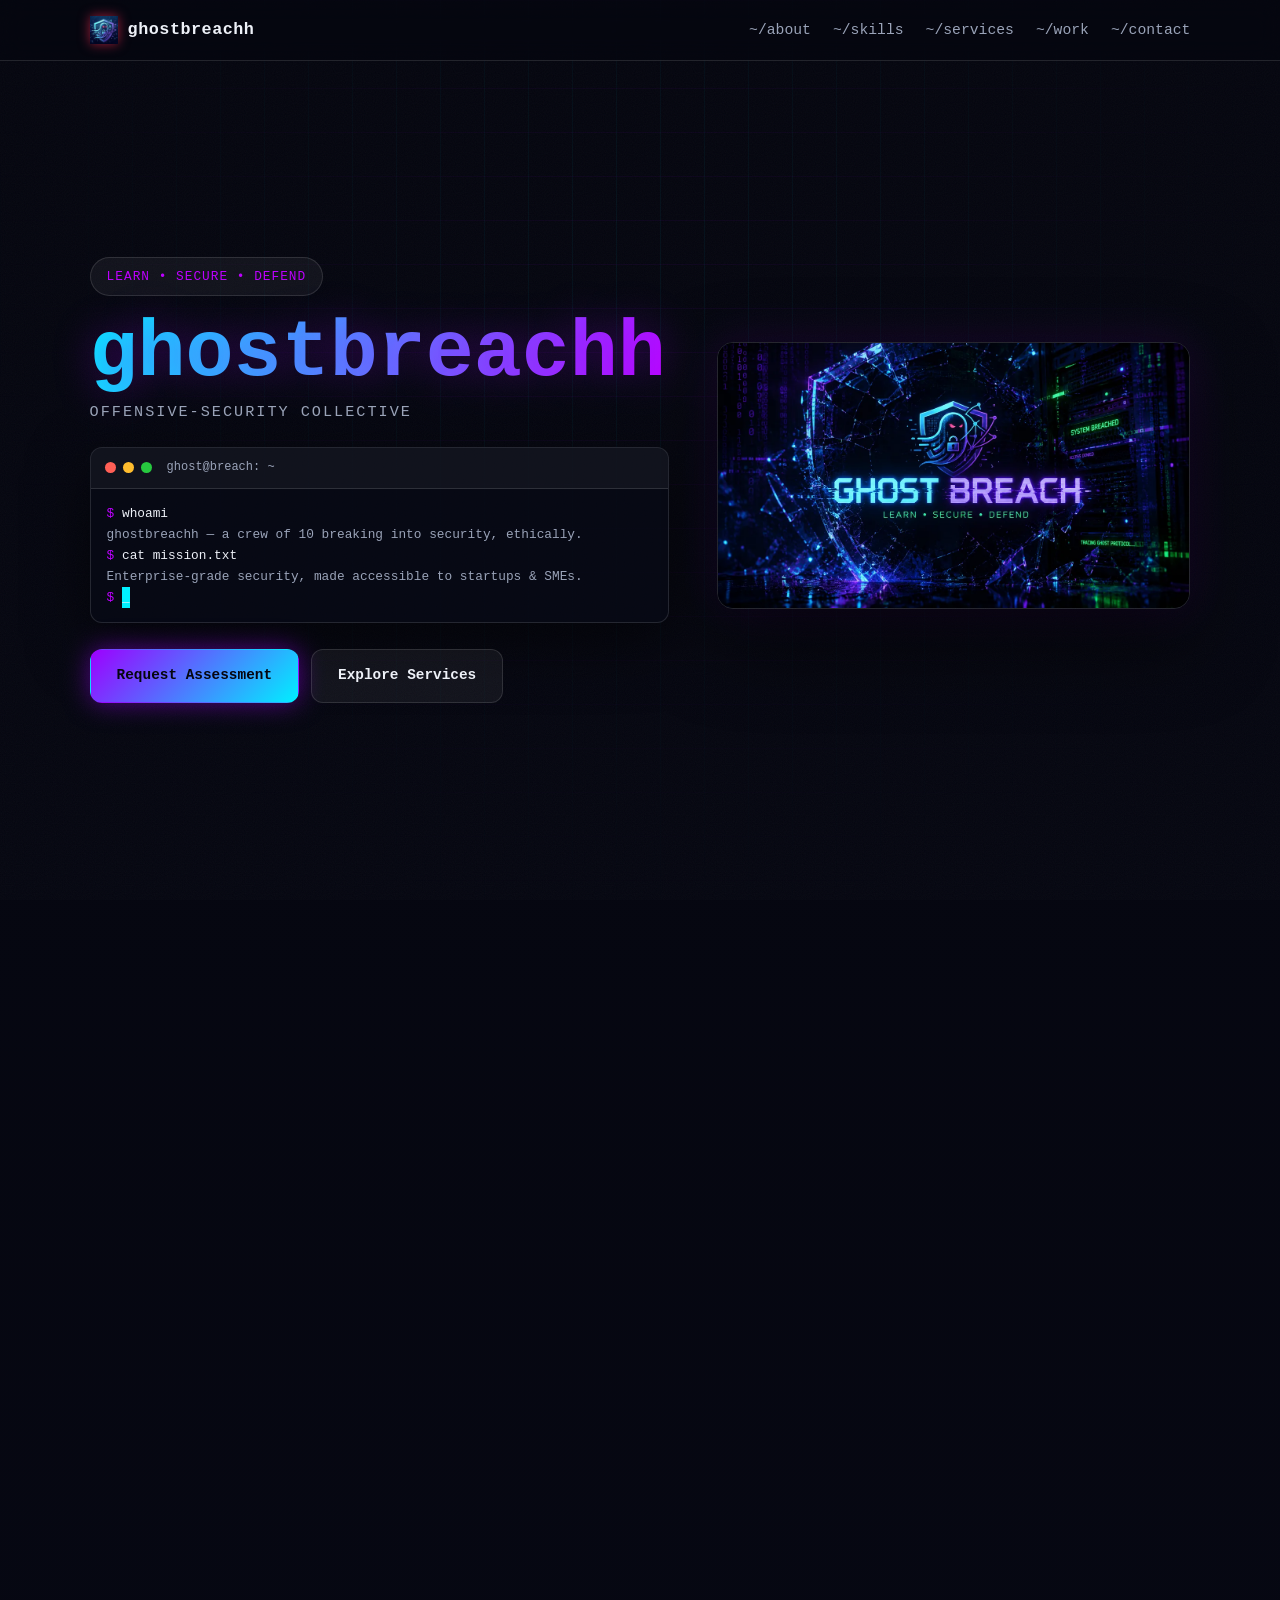
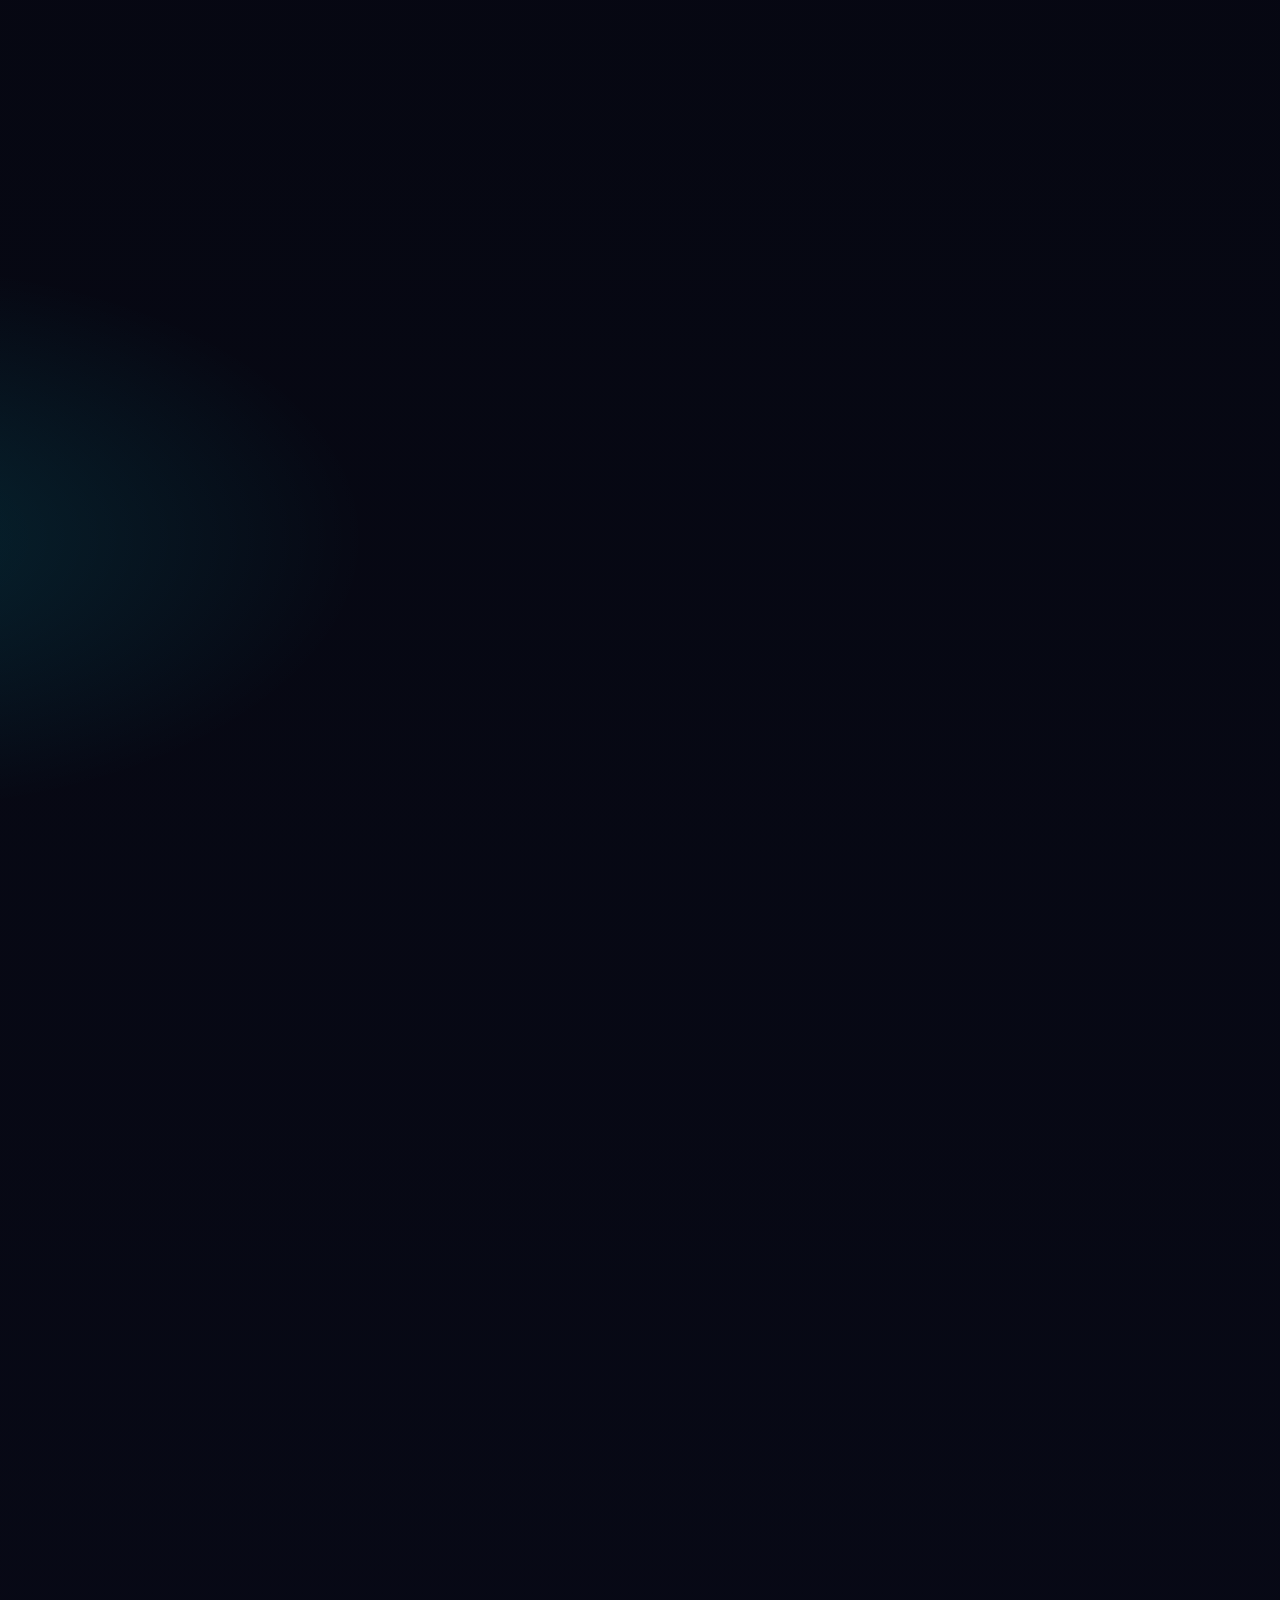
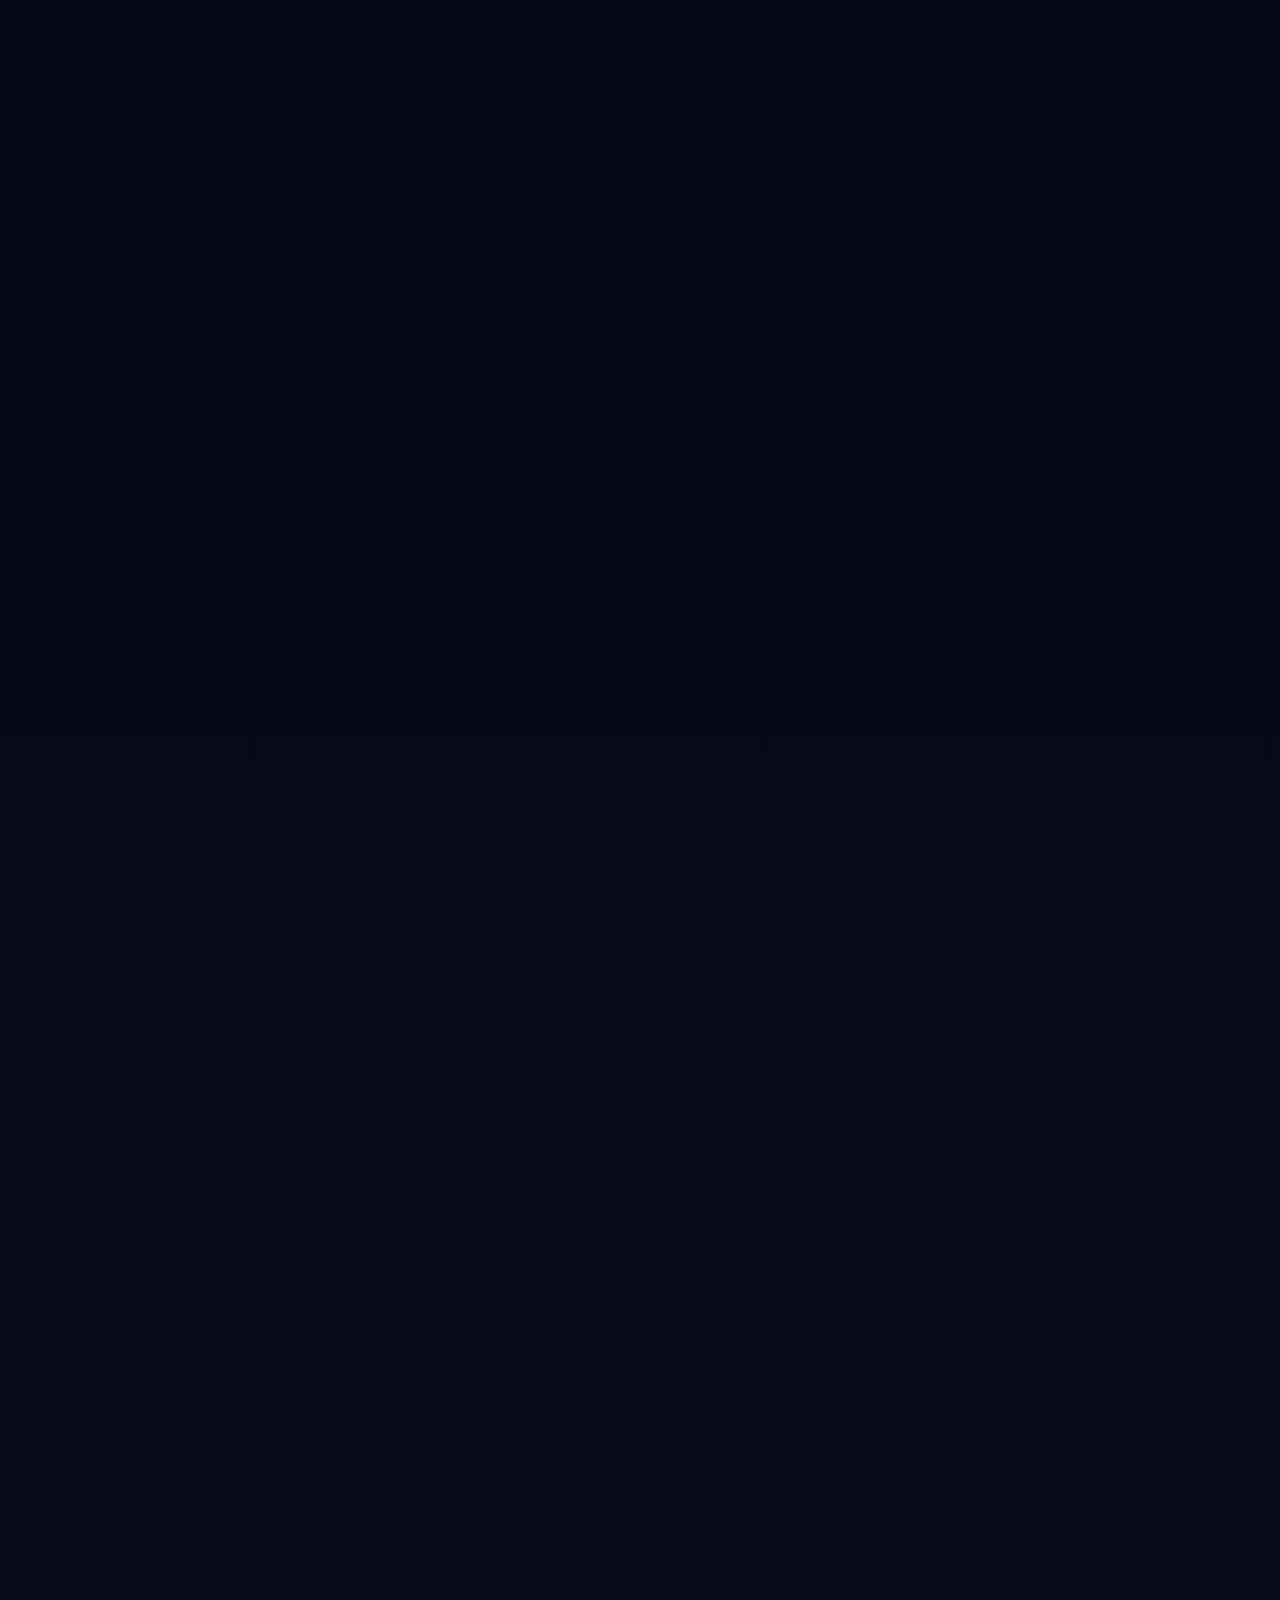
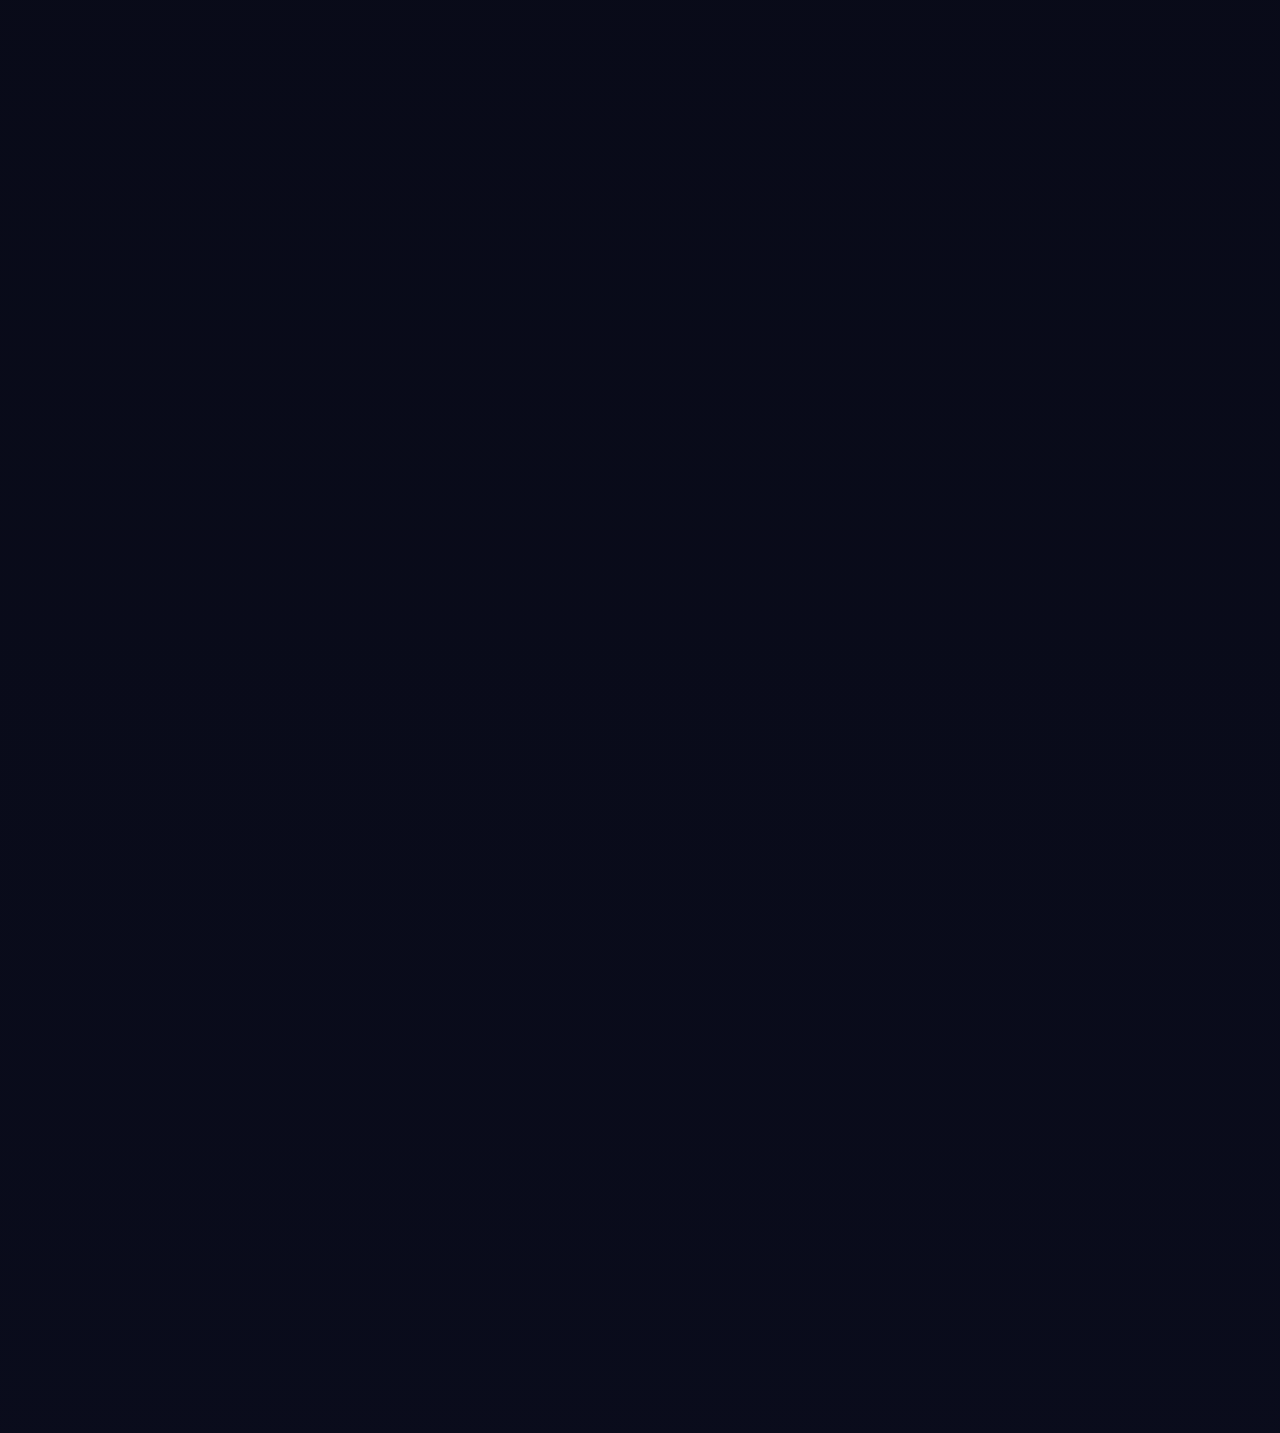
==== index.html @ 4714fc7b "Remove standalone BREACH divider before About; keep footer GHOSTBREACH wordmark; drop dead CSS" ====
<!DOCTYPE html>
<html lang="en">
<head>
    <!--
      TEACHING NOTE (Umar): This tiny script runs BEFORE the page paints.
      It tags <html> with a "js" class ONLY when JS is working. We use that
      class in CSS to hide .reveal elements before they animate in. If JS is
      disabled/offline, the class is never added and ALL content shows by
      default (no more "blank page because JS failed" bug from the old site).
    -->
    <script>document.documentElement.classList.add('js');</script>

    <meta charset="UTF-8">
    <meta name="viewport" content="width=device-width, initial-scale=1.0">

    <title>Ghostbreachh — Learn • Secure • Defend</title>

    <!-- SEO: description is what search engines + link previews show -->
    <meta name="description"
        content="Ghostbreachh is a Pakistani offensive-security collective. Bug bounty, web app security, penetration testing and WordPress hardening for startups and SMEs.">

    <meta name="keywords"
        content="cybersecurity, bug bounty, penetration testing, vulnerability assessment, OWASP, WordPress security, ethical hacking">

    <!-- theme-color shows under the browser chrome on mobile. Purple = our brand. -->
    <meta name="theme-color" content="#9d00ff">

    <!-- Favicon (multi-size .ico built from your logo) -->
    <link rel="icon" type="image/x-icon" href="assets/favicon.ico">
    <link rel="apple-touch-icon" href="assets/favicon.ico">

    <!--
      OG + Twitter cards = how the link looks when shared on LinkedIn / Instagram
      bio / Twitter. Without og:image the link renders as plain text (old bug).
      banner.webp is 1200x675 (16:9) which is the ideal social-preview size.
    -->
    <meta property="og:type" content="website">
    <meta property="og:title" content="Ghostbreachh — Learn • Secure • Defend">
    <meta property="og:description"
        content="Offensive-security collective. Bug bounty, pentesting and web app security for startups and SMEs.">
    <meta property="og:image" content="assets/banner.webp">
    <meta property="og:url" content="https://ghostbreachh.github.io/">
    <meta name="twitter:card" content="summary_large_image">
    <meta name="twitter:title" content="Ghostbreachh — Learn • Secure • Defend">
    <meta name="twitter:description"
        content="Offensive-security collective. Bug bounty, pentesting and web app security for startups and SMEs.">
    <meta name="twitter:image" content="assets/banner.webp">

    <link rel="stylesheet" href="style.css">
</head>

<body>
    <div class="cyber-grid" aria-hidden="true"></div>

    <!-- ============ NAVBAR ============ -->
    <!--
      Levente vibe: nav labels use the "~/path" convention so the site reads
      like a filesystem — instantly signals "this person is a real operator".
    -->
    <header>
        <nav class="navbar">
            <a class="logo" href="#home" aria-label="Ghostbreachh home">
                <img src="assets/favicon.ico" alt="" width="28" height="28" class="logo-mark">
                <span>ghostbreachh</span>
            </a>

            <ul class="nav-links" id="navLinks">
                <li><a href="#about">~/about</a></li>
                <li><a href="#skills">~/skills</a></li>
                <li><a href="#services">~/services</a></li>
                <li><a href="#work">~/work</a></li>
                <li><a href="#contact">~/contact</a></li>
            </ul>

            <button class="hamburger" id="hamburger" aria-label="Toggle menu" aria-expanded="false">
                ☰
            </button>
        </nav>
    </header>

    <!-- ============ HERO ============ -->
    <section class="hero reveal" id="home">
        <div class="hero-grid">
            <!-- LEFT: the authoritative "terminal dossier" block -->
            <div class="hero-content">
                <span class="hero-badge">LEARN • SECURE • DEFEND</span>

                <h1 class="hero-title">ghostbreachh</h1>
                <p class="hero-sub">offensive-security collective</p>

                <!-- A fake terminal snippet. Speaks the visitor's language. -->
                <div class="terminal" aria-hidden="true">
                    <div class="terminal-bar">
                        <span class="dot r"></span><span class="dot y"></span><span class="dot g"></span>
                        <span class="terminal-title">ghost@breach: ~</span>
                    </div>
                    <pre class="terminal-body"><span class="c-prompt">$</span> whoami
<span class="c-out">ghostbreachh — a crew of 10 breaking into security, ethically.</span>
<span class="c-prompt">$</span> cat mission.txt
<span class="c-out">Enterprise-grade security, made accessible to startups &amp; SMEs.</span>
<span class="c-prompt">$</span> <span class="cursor">_</span></pre>
                </div>

                <div class="hero-buttons">
                    <a href="#contact" class="btn-primary">Request Assessment</a>
                    <a href="#services" class="btn-secondary">Explore Services</a>
                </div>
            </div>

            <!-- RIGHT: your banner art (now a 115KB WebP, loads fast) -->
            <div class="hero-art">
                <img src="assets/banner.webp" alt="Ghostbreachh banner" width="1200" height="675"
                    decoding="async" fetchpriority="high">
            </div>
        </div>
    </section>

    <!-- ============ ABOUT ============ -->
    <section class="section" id="about">
        <p class="section-kicker">/* ~/about */</p>
        <h2 class="section-title reveal">who we are</h2>

        <div class="about-grid reveal">
            <div class="glass-card">
                <p>
                    Ghostbreachh is an independent offensive-security collective founded and led by
                    a team of Pakistani researchers. We help startups, SMEs, agencies and growing
                    businesses improve their security posture through affordable vulnerability
                    assessments, penetration testing, WordPress hardening and security consulting.
                    Our mission is to make enterprise-level security accessible to organizations of
                    every size — and to train the next generation of defenders while we do it.
                </p>
            </div>
        </div>
    </section>

    <!-- ============ SKILLS ============ -->
    <section class="section" id="skills">
        <p class="section-kicker">/* ~/skills */</p>
        <h2 class="section-title reveal">technical skills</h2>
        <p class="section-description reveal">
            Practical offensive-security skills: web app testing, pentesting, vuln assessment and
            secure development.
        </p>

        <div class="grid">
            <article class="tilt-card reveal" tabindex="0">
                <div class="card-content">
                    <div class="card-icon">🛡️</div>
                    <h3>Web Security</h3>
                    <p>Harden web apps against OWASP Top 10, auth flaws and common attack vectors.</p>
                    <span class="card-tag">OWASP</span>
                </div>
                <div class="card-glare" aria-hidden="true"></div>
            </article>

            <article class="tilt-card reveal" tabindex="0">
                <div class="card-content">
                    <div class="card-icon">🔍</div>
                    <h3>Penetration Testing</h3>
                    <p>Authorized engagements to uncover exploitable weaknesses before attackers do.</p>
                    <span class="card-tag">VAPT</span>
                </div>
                <div class="card-glare" aria-hidden="true"></div>
            </article>

            <article class="tilt-card reveal" tabindex="0">
                <div class="card-content">
                    <div class="card-icon">⚠️</div>
                    <h3>Vulnerability Assessment</h3>
                    <p>Comprehensive scans with prioritized, actionable remediation guidance.</p>
                    <span class="card-tag">Assessment</span>
                </div>
                <div class="card-glare" aria-hidden="true"></div>
            </article>

            <article class="tilt-card reveal" tabindex="0">
                <div class="card-content">
                    <div class="card-icon">📋</div>
                    <h3>OWASP Top 10</h3>
                    <p>Apply OWASP standards to find and reduce critical web-app risks.</p>
                    <span class="card-tag">OWASP</span>
                </div>
                <div class="card-glare" aria-hidden="true"></div>
            </article>

            <article class="tilt-card reveal" tabindex="0">
                <div class="card-content">
                    <div class="card-icon">🕷️</div>
                    <h3>Burp Suite</h3>
                    <p>Professional interception, fuzzing and vuln-analysis workflows.</p>
                    <span class="card-tag">Tool</span>
                </div>
                <div class="card-glare" aria-hidden="true"></div>
            </article>

            <article class="tilt-card reveal" tabindex="0">
                <div class="card-content">
                    <div class="card-icon">🌐</div>
                    <h3>Nmap</h3>
                    <p>Asset discovery, exposed-service identification, infra assessments.</p>
                    <span class="card-tag">Network</span>
                </div>
                <div class="card-glare" aria-hidden="true"></div>
            </article>

            <article class="tilt-card reveal" tabindex="0">
                <div class="card-content">
                    <div class="card-icon">🐧</div>
                    <h3>Linux Security</h3>
                    <p>Secure configuration, privilege management and system hardening.</p>
                    <span class="card-tag">Linux</span>
                </div>
                <div class="card-glare" aria-hidden="true"></div>
            </article>

            <article class="tilt-card reveal" tabindex="0">
                <div class="card-content">
                    <div class="card-icon">🔒</div>
                    <h3>WordPress Security</h3>
                    <p>Malware scanning, plugin review, hardening and monitoring.</p>
                    <span class="card-tag">CMS</span>
                </div>
                <div class="card-glare" aria-hidden="true"></div>
            </article>

            <article class="tilt-card reveal" tabindex="0">
                <div class="card-content">
                    <div class="card-icon">💻</div>
                    <h3>JavaScript</h3>
                    <p>Secure, fast, interactive front-ends with modern JS.</p>
                    <span class="card-tag">Frontend</span>
                </div>
                <div class="card-glare" aria-hidden="true"></div>
            </article>

            <article class="tilt-card reveal" tabindex="0">
                <div class="card-content">
                    <div class="card-icon">⚙️</div>
                    <h3>PHP</h3>
                    <p>Secure backend logic: validation, auth, safe coding.</p>
                    <span class="card-tag">Backend</span>
                </div>
                <div class="card-glare" aria-hidden="true"></div>
            </article>

            <article class="tilt-card reveal" tabindex="0">
                <div class="card-content">
                    <div class="card-icon">🐍</div>
                    <h3>Python</h3>
                    <p>Recon automation, tooling and exploit scripting.</p>
                    <span class="card-tag">Automation</span>
                </div>
                <div class="card-glare" aria-hidden="true"></div>
            </article>
        </div>
    </section>

    <!-- ============ SERVICES ============ -->
    <section class="section" id="services">
        <p class="section-kicker">/* ~/services */</p>
        <h2 class="section-title reveal">services</h2>
        <p class="section-description reveal">
            Affordable cybersecurity engagements built for startups and small businesses.
        </p>

        <div class="grid">
            <article class="tilt-card reveal" tabindex="0">
                <div class="card-content">
                    <h3>Web App Security Assessment</h3>
                    <p>Find and fix vulnerabilities in modern web applications.</p>
                    <span class="card-tag">Web Security</span>
                </div>
                <div class="card-glare" aria-hidden="true"></div>
            </article>

            <article class="tilt-card reveal" tabindex="0">
                <div class="card-content">
                    <h3>Vulnerability Assessment</h3>
                    <p>Discover weaknesses with prioritized remediation steps.</p>
                    <span class="card-tag">Assessment</span>
                </div>
                <div class="card-glare" aria-hidden="true"></div>
            </article>

            <article class="tilt-card reveal" tabindex="0">
                <div class="card-content">
                    <h3>Penetration Testing</h3>
                    <p>Simulate real-world attacks to expose exploitable flaws.</p>
                    <span class="card-tag">VAPT</span>
                </div>
                <div class="card-glare" aria-hidden="true"></div>
            </article>

            <article class="tilt-card reveal" tabindex="0">
                <div class="card-content">
                    <h3>WordPress Security Audits</h3>
                    <p>Hardening, plugin review and malware detection.</p>
                    <span class="card-tag">CMS</span>
                </div>
                <div class="card-glare" aria-hidden="true"></div>
            </article>

            <article class="tilt-card reveal" tabindex="0">
                <div class="card-content">
                    <h3>Security Reports</h3>
                    <p>Clear technical writeups: findings, risk ratings, fixes.</p>
                    <span class="card-tag">Reporting</span>
                </div>
                <div class="card-glare" aria-hidden="true"></div>
            </article>

            <article class="tilt-card reveal" tabindex="0">
                <div class="card-content">
                    <h3>Security Awareness Training</h3>
                    <p>Teach teams best practices to cut human-risk exposure.</p>
                    <span class="card-tag">Training</span>
                </div>
                <div class="card-glare" aria-hidden="true"></div>
            </article>
        </div>
    </section>

    <!-- ============ HIGHLIGHTS / STATS ============ -->
    <section class="section" id="highlights">
        <p class="section-kicker">/* ~/stats */</p>
        <h2 class="section-title reveal">by the numbers</h2>

        <div class="grid stats-grid">
            <div class="glass-card reveal">
                <h3 data-counter="10">0</h3>
                <p>Security Projects</p>
            </div>
            <div class="glass-card reveal">
                <h3 data-counter="30">0</h3>
                <p>Labs Completed</p>
            </div>
            <div class="glass-card reveal">
                <h3 data-counter="300">0</h3>
                <p>Research Hours</p>
            </div>
            <div class="glass-card reveal">
                <h3 data-counter="12">0</h3>
                <p>Technical Skills</p>
            </div>
        </div>
    </section>

    <!-- ============ WORK / PROJECTS ============ -->
    <section class="section" id="work">
        <p class="section-kicker">/* ~/work */</p>
        <h2 class="section-title reveal">selected work</h2>
        <p class="section-description reveal">
            Hands-on offensive security, automation and secure-app testing.
        </p>

        <div class="grid">
            <article class="tilt-card reveal" tabindex="0">
                <div class="card-content">
                    <h3>Security Audit Lab</h3>
                    <p>Controlled environment for OWASP Top 10 analysis, secure-coding practice and
                        web pentesting with Burp Suite, OWASP ZAP and manual techniques.</p>
                </div>
                <div class="card-glare" aria-hidden="true"></div>
            </article>

            <article class="tilt-card reveal" tabindex="0">
                <div class="card-content">
                    <h3>Recon Automation</h3>
                    <p>Python recon toolkit: subdomain enum, DNS analysis, HTTP fingerprinting and
                        tech detection to accelerate engagements.</p>
                </div>
                <div class="card-glare" aria-hidden="true"></div>
            </article>

            <article class="tilt-card reveal" tabindex="0">
                <div class="card-content">
                    <h3>HTB Learning Labs</h3>
                    <p>Documented walkthroughs: privilege escalation, web exploitation, Active
                        Directory, Linux/Windows security and post-exploitation.</p>
                </div>
                <div class="card-glare" aria-hidden="true"></div>
            </article>
        </div>
    </section>

    <!-- ============ CONTACT ============ -->
    <!--
      PHASE 1 FIX: the form now actually delivers. On submit we build a
      mailto: link (your choice) with a prefilled subject + body and open the
      visitor's mail client. No backend needed. The mailto: anchor is also a
      plain fallback for no-JS users.
    -->
    <section id="contact" class="contact-section" aria-labelledby="contact-heading">
        <div class="contact-container">
            <div class="contact-info">
                <span class="section-badge">CONTACT</span>
                <h2 id="contact-heading">let's secure your business</h2>
                <p class="contact-description">
                    Startup, SME, agency or school — Ghostbreachh finds your risks, hardens your
                    apps and lifts your security posture with affordable, no-nonsense engagements.
                </p>
                <ul class="contact-list">
                    <li>🛡️ Security Assessments</li>
                    <li>🔍 Vulnerability Assessments</li>
                    <li>⚡ Penetration Testing</li>
                    <li>🌐 WordPress Security</li>
                </ul>

                <!-- Terminal wit, part 2: mirrors the hero terminal but here it
                     "sends" the inquiry. Small detail that rewards the curious. -->
                <div class="terminal contact-terminal" aria-hidden="true">
                    <div class="terminal-bar">
                        <span class="dot r"></span><span class="dot y"></span><span class="dot g"></span>
                        <span class="terminal-title">ghost@breach: ~/contact</span>
                    </div>
<pre class="terminal-body"><span class="c-prompt">$</span> send --inquiry --to ghostbreachh
<span class="c-out">opening secure channel… ✔</span>
<span class="c-out">drop your scope. we reply &lt; 24h. no fluff.</span>
<span class="c-prompt">$</span> <span class="cursor">_</span></pre>
                </div>

                <p class="contact-direct">
                    or email us directly:
                    <a href="mailto:ghostbreachh@gmail.com">ghostbreachh@gmail.com</a>
                </p>
            </div>

            <form id="contactForm" class="glass-form" novalidate>
                <div class="form-group">
                    <label for="name">Full Name</label>
                    <input id="name" name="name" type="text" autocomplete="name" required>
                    <small class="error"></small>
                </div>

                <div class="form-group">
                    <label for="email">Email Address</label>
                    <input id="email" name="email" type="email" autocomplete="email" required>
                    <small class="error"></small>
                </div>

                <div class="form-group">
                    <label for="company">Company</label>
                    <input id="company" name="company" type="text" autocomplete="organization">
                </div>

                <div class="form-group">
                    <label for="service">Service Needed</label>
                    <select id="service" name="service" required>
                        <option value="">Select a Service</option>
                        <option>Web Security Assessment</option>
                        <option>Penetration Testing</option>
                        <option>Vulnerability Assessment</option>
                        <option>WordPress Security</option>
                        <option>Security Consulting</option>
                    </select>
                    <small class="error"></small>
                </div>

                <div class="form-group">
                    <label for="message">Project Details</label>
                    <textarea id="message" name="message" rows="6" required></textarea>
                    <small class="error"></small>
                </div>

                <button type="submit" class="btn-primary submit-btn">Send Inquiry</button>
                <div id="formStatus" aria-live="polite"></div>
            </form>
        </div>
    </section>

    <!-- ============ FOOTER ============ -->
    <!-- Giant cut-off wordmark = the "scale/dominance" move borrowed from Hermes -->
    <footer>
        <div class="footer-wordmark" aria-hidden="true">GHOSTBREACH</div>
        <div class="footer-meta">
            <span>© 2026 Ghostbreachh</span>
            <span class="footer-sep">•</span>
            <a href="mailto:ghostbreachh@gmail.com">ghostbreachh@gmail.com</a>
            <span class="footer-sep">•</span>
            <span>LEARN • SECURE • DEFEND</span>
        </div>
    </footer>

    <script src="script.js"></script>
</body>
</html>
---- style.css ----
/* ============================================================
   Ghostbreachh — style.css
   Single source of truth: ONE :root, ONE body, ONE .hero,
   ONE .glass-card. Purple = primary brand, cyan = tech accent.
   ============================================================ */

:root{
    --bg:        #05060f;   /* near-black with a violet tint */
    --bg-2:      #0a0c1c;
    --surface:   rgba(255,255,255,.05);
    --border:    rgba(255,255,255,.12);

    --purple:    #9d00ff;   /* PRIMARY brand color (Umar's pick) */
    --purple-2:  #bd00ff;
    --cyan:      #00f0ff;   /* tech accent */
    --cyan-2:    #4de1ff;
    --alert:     #ff2d55;   /* red eyes / critical accent */

    --text:      #eef1f8;
    --muted:     #9aa3b8;

    --mono: "JetBrains Mono","Fira Code",ui-monospace,SFMono-Regular,Menlo,Consolas,monospace;
    --sans: "Inter",system-ui,-apple-system,Segoe UI,Roboto,Arial,sans-serif;
}

*{ margin:0; padding:0; box-sizing:border-box; }

html{ scroll-behavior:smooth; }

body{
    font-family:var(--sans);
    background:
        radial-gradient(1200px 600px at 80% -10%, rgba(157,0,255,.18), transparent 60%),
        radial-gradient(900px 500px at -10% 20%, rgba(0,240,255,.12), transparent 55%),
        linear-gradient(180deg, var(--bg), var(--bg-2) 60%, var(--bg));
    color:var(--text);
    line-height:1.65;
    overflow-x:hidden;
    min-height:100vh;
}

/* The faint cyber grid behind everything */
.cyber-grid{
    position:fixed; inset:0; z-index:-2; pointer-events:none;
    background-image:
        linear-gradient(rgba(157,0,255,.06) 1px, transparent 1px),
        linear-gradient(90deg, rgba(0,240,255,.05) 1px, transparent 1px);
    background-size:44px 44px;
    mask-image:radial-gradient(circle at 50% 30%, #000 0%, transparent 75%);
}

/* Subtle film-grain, INLINED as an SVG data-URI (no external fetch = faster +
   no breakage if a 3rd-party host dies). */
body::after{
    content:""; position:fixed; inset:0; z-index:-1; pointer-events:none;
    opacity:.035;
    background-image:url("data:image/svg+xml;utf8,<svg xmlns='http://www.w3.org/2000/svg' width='120' height='120'><filter id='n'><feTurbulence type='fractalNoise' baseFrequency='0.9' numOctaves='2'/></filter><rect width='100%' height='100%' filter='url(%23n)'/></svg>");
}

a{ color:var(--cyan); text-decoration:none; }

/* ============ NAVBAR ============ */
.navbar{
    position:fixed; top:0; width:100%; z-index:999;
    display:flex; align-items:center; justify-content:space-between;
    padding:16px 7%;
    background:rgba(5,6,15,.55);
    backdrop-filter:blur(14px);
    border-bottom:1px solid var(--border);
    transition:padding .3s, background .3s;
}
.navbar.scrolled{ padding:10px 7%; background:rgba(5,6,15,.85); }

.logo{
    display:flex; align-items:center; gap:10px;
    font-family:var(--mono); font-weight:700; font-size:1.05rem;
    color:var(--text); letter-spacing:.5px;
}
.logo-mark{ filter:drop-shadow(0 0 6px rgba(255,45,85,.6)); }

.nav-links{ display:flex; gap:22px; list-style:none; font-family:var(--mono); font-size:.92rem; }
.nav-links a{ color:var(--muted); transition:color .2s; }
.nav-links a:hover{ color:var(--cyan); }

.hamburger{
    display:none; background:none; border:none; color:var(--text);
    font-size:1.5rem; cursor:pointer;
}

/* ============ HERO ============ */
.hero{ min-height:100vh; display:flex; align-items:center; padding:120px 7% 60px; }
.hero-grid{
    width:100%; max-width:1200px; margin:0 auto;
    display:grid; grid-template-columns:1.1fr .9fr; gap:48px; align-items:center;
}
.hero-content{ z-index:2; }

.hero-badge{
    display:inline-block; padding:8px 16px; border-radius:50px;
    border:1px solid var(--border); background:var(--surface);
    font-family:var(--mono); font-size:.8rem; letter-spacing:1px;
    color:var(--purple-2);
}
.hero-title{
    font-family:var(--mono); font-weight:800; line-height:1;
    font-size:clamp(2.6rem, 7vw, 5rem); margin:18px 0 6px;
    background:linear-gradient(120deg, var(--cyan), var(--purple-2));
    -webkit-background-clip:text; background-clip:text; color:transparent;
    text-shadow:0 0 40px rgba(157,0,255,.35);
}
.hero-sub{
    font-family:var(--mono); color:var(--muted); letter-spacing:2px;
    text-transform:uppercase; font-size:.95rem; margin-bottom:22px;
}

/* Fake terminal snippet — authority signal */
.terminal{
    background:rgba(8,10,22,.85); border:1px solid var(--border);
    border-radius:12px; overflow:hidden; margin-bottom:26px;
    box-shadow:0 20px 60px rgba(0,0,0,.5);
    font-family:var(--mono); font-size:.8rem;
}
.contact-terminal{ margin-top:22px; margin-bottom:18px; }
.terminal-bar{
    display:flex; align-items:center; gap:7px; padding:10px 14px;
    background:rgba(255,255,255,.04); border-bottom:1px solid var(--border);
}
.dot{ width:11px; height:11px; border-radius:50%; }
.dot.r{ background:#ff5f56; } .dot.y{ background:#ffbd2e; } .dot.g{ background:#27c93f; }
.terminal-title{ margin-left:8px; color:var(--muted); font-size:.75rem; }
.terminal-body{ padding:14px 16px; white-space:pre-wrap; color:var(--text); }
.c-prompt{ color:var(--purple-2); }
.c-out{ color:var(--muted); }
.cursor{ display:inline-block; width:8px; background:var(--cyan); animation:blink 1s steps(1) infinite; }

.hero-art img{
    width:100%; height:auto; border-radius:16px;
    border:1px solid var(--border);
    box-shadow:0 30px 80px rgba(0,0,0,.6), 0 0 50px rgba(157,0,255,.15);
}

/* ============ BUTTONS ============ */
.hero-buttons{ display:flex; gap:12px; flex-wrap:wrap; margin-top:8px; }
.btn-primary, .btn-secondary{
    display:inline-block; padding:14px 26px; border-radius:12px;
    font-family:var(--mono); font-weight:700; font-size:.9rem;
    cursor:pointer; border:1px solid transparent; transition:transform .25s, box-shadow .25s;
}
.btn-primary{
    background:linear-gradient(135deg, var(--purple), var(--cyan));
    color:#05060f; box-shadow:0 0 26px rgba(157,0,255,.5);
}
.btn-primary:hover{ transform:translateY(-3px); box-shadow:0 0 38px rgba(0,240,255,.6); }
.btn-secondary{
    background:var(--surface); border-color:var(--border); color:var(--text);
}
.btn-secondary:hover{ transform:translateY(-3px); border-color:var(--cyan); }

/* ============ SECTION SHELL ============ */
.section{ padding:100px 7%; max-width:1200px; margin:0 auto; }
.section-kicker{
    font-family:var(--mono); color:var(--purple-2); font-size:.85rem;
    margin-bottom:6px; opacity:.85;
}
.section-title{
    font-family:var(--mono); font-size:clamp(1.6rem,4vw,2.4rem);
    margin-bottom:14px;
    /* Echo the footer "fire" gradient on every section heading */
    background:linear-gradient(120deg, var(--cyan), var(--purple-2));
    -webkit-background-clip:text; background-clip:text; color:transparent;
}
.section-description{ color:var(--muted); max-width:680px; margin-bottom:40px; }

/* ============ GLASS CARD ============ */
.glass-card{
    background:var(--surface); backdrop-filter:blur(14px);
    border:1px solid var(--border); border-radius:18px; padding:28px;
    transition:transform .3s, border-color .3s, box-shadow .3s;
}
.glass-card:hover{
    transform:translateY(-8px);
    border-color:rgba(0,240,255,.4);
    box-shadow:0 0 26px rgba(0,240,255,.18);
}
/* Shared motion language: glare sweep on every glass surface (stats, about) */
.glass-card{ position:relative; overflow:hidden; }
.glass-card::after{
    content:""; position:absolute; inset:0; opacity:0; pointer-events:none;
    transition:opacity .3s;
    background:radial-gradient(circle at var(--mx,50%) var(--my,50%), rgba(157,0,255,.18), transparent 55%);
}
.glass-card:hover::after{ opacity:1; }
/* Perf: skip rendering work for below-the-fold sections until they scroll in */
.section, .contact-section{ content-visibility:auto; contain-intrinsic-size:auto 600px; }
.about-grid{ max-width:860px; }
.about-grid .glass-card{ padding:40px; }
.about-grid p{ color:var(--muted); line-height:1.9; font-size:1.04rem; text-align:center; }

/* ============ GRIDS ============ */
.grid{ display:grid; grid-template-columns:repeat(auto-fit,minmax(260px,1fr)); gap:22px; }
.stats-grid{ margin-top:20px; }
.stats-grid h3{
    font-family:var(--mono); font-size:2.4rem; font-weight:800;
    background:linear-gradient(120deg,var(--cyan),var(--purple-2));
    -webkit-background-clip:text; background-clip:text; color:transparent;
}
.stats-grid p{ color:var(--muted); font-family:var(--mono); font-size:.85rem; }

/* ============ TILT CARD ============ */
.tilt-card{
    position:relative; overflow:hidden; border-radius:18px;
    background:var(--surface); border:1px solid var(--border);
    padding:26px; transition:transform .35s, border-color .35s, box-shadow .35s;
    transform-style:preserve-3d;
}
.tilt-card:hover{ border-color:rgba(157,0,255,.5); box-shadow:0 0 30px rgba(157,0,255,.2); }
.card-content{ position:relative; z-index:2; }
.card-icon{ font-size:1.8rem; margin-bottom:12px; }
.tilt-card h3{ font-family:var(--mono); font-size:1.05rem; margin-bottom:10px; color:var(--text); }
.tilt-card p{ color:var(--muted); font-size:.92rem; }
.card-tag{
    display:inline-block; margin-top:14px; padding:4px 10px; border-radius:6px;
    font-family:var(--mono); font-size:.7rem; letter-spacing:.5px;
    background:rgba(0,240,255,.1); color:var(--cyan); border:1px solid rgba(0,240,255,.25);
}
.card-glare{
    position:absolute; inset:0; z-index:1; opacity:0; pointer-events:none;
    transition:opacity .3s;
    background:radial-gradient(circle at 50% 50%, rgba(255,255,255,.18), transparent 55%);
}
.tilt-card:hover .card-glare{ opacity:1; }

/* ============ CONTACT ============ */
.contact-section{ padding:100px 7%; max-width:1100px; margin:0 auto; }
.contact-container{ display:grid; grid-template-columns:1fr 1fr; gap:48px; align-items:start; }
.contact-info .section-badge{
    font-family:var(--mono); font-size:.8rem; letter-spacing:2px; color:var(--purple-2);
}
.contact-info h2{ font-family:var(--mono); font-size:clamp(1.6rem,4vw,2.4rem); margin:10px 0 16px; }
.contact-description{ color:var(--muted); margin-bottom:20px; }
.contact-list{ list-style:none; display:flex; flex-wrap:wrap; gap:10px 18px; }
.contact-list li{ font-family:var(--mono); font-size:.88rem; color:var(--text); }
.contact-direct{ margin-top:22px; font-family:var(--mono); font-size:.85rem; color:var(--muted); }
.contact-direct a{ color:var(--cyan); }

.glass-form{
    background:var(--surface); border:1px solid var(--border);
    border-radius:18px; padding:28px; display:flex; flex-direction:column; gap:14px;
}
.form-group{ display:flex; flex-direction:column; gap:6px; }
.form-group label{ font-family:var(--mono); font-size:.8rem; color:var(--muted); }
.glass-form input, .glass-form select, .glass-form textarea{
    padding:13px; border-radius:10px; border:1px solid var(--border);
    background:rgba(255,255,255,.04); color:var(--text);
    font-family:var(--sans); font-size:.95rem;
    /* Native selects need an explicit transition; focus ring must be visible */
    transition:border-color .2s, box-shadow .2s;
}
/* FIX: the <option> list is painted by the OS, not our CSS. On light-OS /
   Android the options inherited a translucent bg + dark text and vanished.
   Force a solid dark bg + light text so every choice is readable everywhere. */
.glass-form select option{
    background:#0a0c1c; color:var(--text);
}
.glass-form input:focus, .glass-form select:focus, .glass-form textarea:focus{
    outline:none; border-color:var(--cyan); box-shadow:0 0 0 3px rgba(0,240,255,.15);
}
.glass-form textarea{ resize:vertical; }
.error{ color:var(--alert); font-family:var(--mono); font-size:.75rem; min-height:1em; }
#formStatus{ font-family:var(--mono); font-size:.85rem; color:var(--cyan); min-height:1.2em; }

/* ============ FOOTER ============ */
footer{ text-align:center; padding:40px 20px 60px; overflow:hidden; }
.footer-wordmark{
    font-family:var(--mono); font-weight:800; line-height:.8;
    font-size:clamp(3rem, 16vw, 13rem);
    background:linear-gradient(120deg, rgba(157,0,255,.5), rgba(0,240,255,.5));
    -webkit-background-clip:text; background-clip:text; color:transparent;
    letter-spacing:-.02em; user-select:none; white-space:nowrap;
}
/* Solid strip behind the meta line so the small text always reads cleanly,
   even over the giant gradient wordmark behind it. */
.footer-meta{
    position:relative; z-index:2; display:inline-block;
    font-family:var(--mono); font-size:.82rem; color:var(--text);
    margin-top:10px; padding:10px 18px; border-radius:10px;
    background:rgba(5,6,15,.7); border:1px solid var(--border);
    backdrop-filter:blur(6px);
}
.footer-meta a{ color:var(--cyan); }
.footer-sep{ margin:0 10px; opacity:.5; }

/* ============ SCROLL REVEAL ============ */
/* Only hide when JS is active (.js on <html>). No-JS => everything visible. */
.js .reveal{
    opacity:0; visibility:hidden; transform:translateY(50px);
    transition:opacity .7s ease, transform .7s cubic-bezier(.2,.8,.2,1), visibility .7s;
    will-change:opacity, transform;
}
.js .reveal.active{ opacity:1; visibility:visible; transform:none; }
@media (prefers-reduced-motion:reduce){
    .js .reveal{ opacity:1; visibility:visible; transform:none; transition:none; }
    .cursor{ animation:none; }
}

/* ============ RESPONSIVE LADDER ============ */
/* Tablet: keep two columns but ease padding; reveal sidebar banner below */
@media (max-width:1024px){
    .section{ padding:90px 6%; }
    .hero{ padding:110px 6% 50px; }
    .hero-grid{ gap:36px; }
}
/* Phone: stack everything, hamburger nav */
@media (max-width:860px){
    .nav-links{
        position:absolute; top:100%; right:0; width:100%;
        flex-direction:column; gap:0; background:rgba(5,6,15,.97);
        border-bottom:1px solid var(--border); display:none;
    }
    .nav-links.active{ display:flex; }
    .nav-links li{ padding:14px 7%; border-top:1px solid var(--border); }
    .hamburger{ display:block; }

    .hero-grid{ grid-template-columns:1fr; gap:30px; }
    .hero-art{ order:-1; }            /* show banner first on mobile */
    .contact-container{ grid-template-columns:1fr; gap:30px; }
    .hero-buttons{ flex-direction:column; }
    .btn-secondary{ margin-left:0; }
}
/* Small phone: tighten type + spacing so nothing overflows */
@media (max-width:480px){
    .section{ padding:70px 5%; }
    .hero{ padding:100px 5% 40px; min-height:auto; }
    /* The word "ghostbreachh" is long; let it wrap and shrink so it never
       clips the right edge of a 390px screen. */
    .hero-title{ font-size:clamp(1.9rem,9vw,2.6rem); word-break:break-word; }
    .hero-art img{ max-height:38vh; object-fit:cover; }
    .terminal-body{ font-size:.72rem; }
    .glass-form{ padding:20px; }
    .footer-wordmark{ font-size:clamp(2.4rem,18vw,6rem); }
}
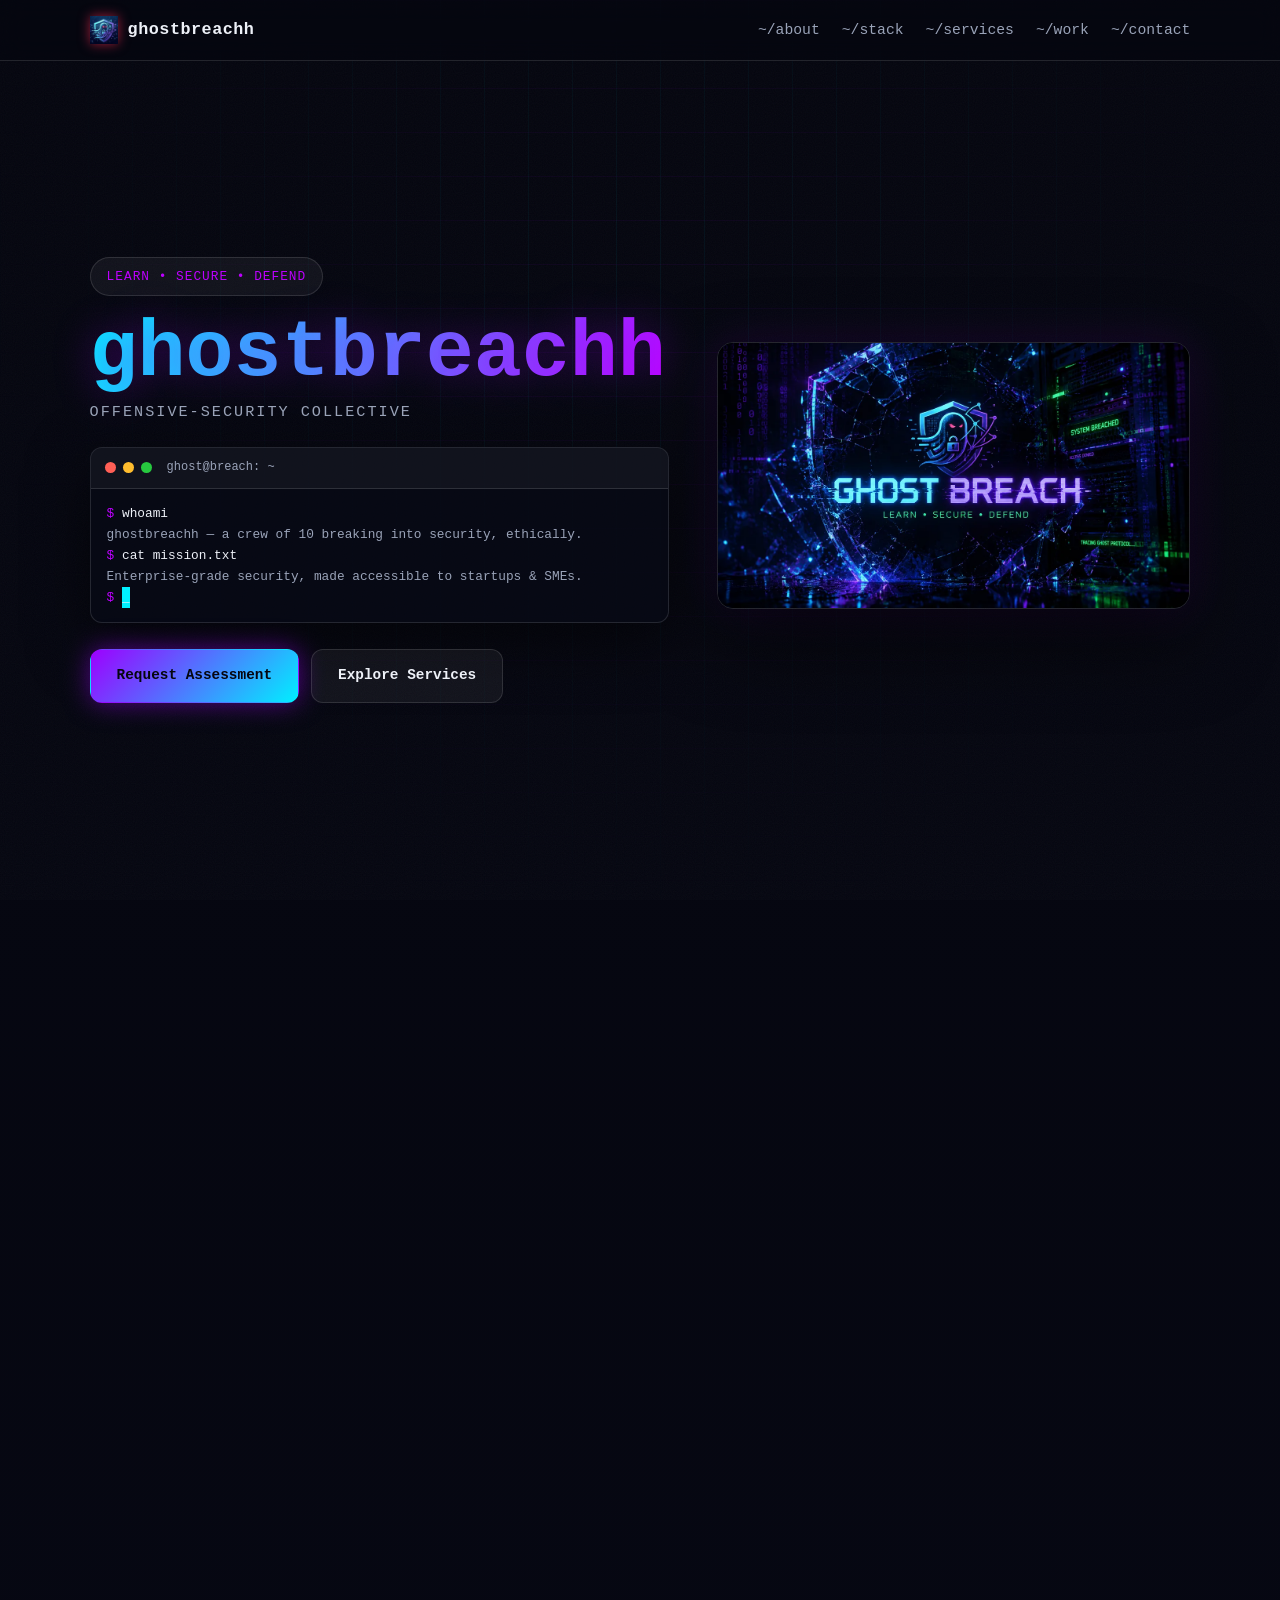
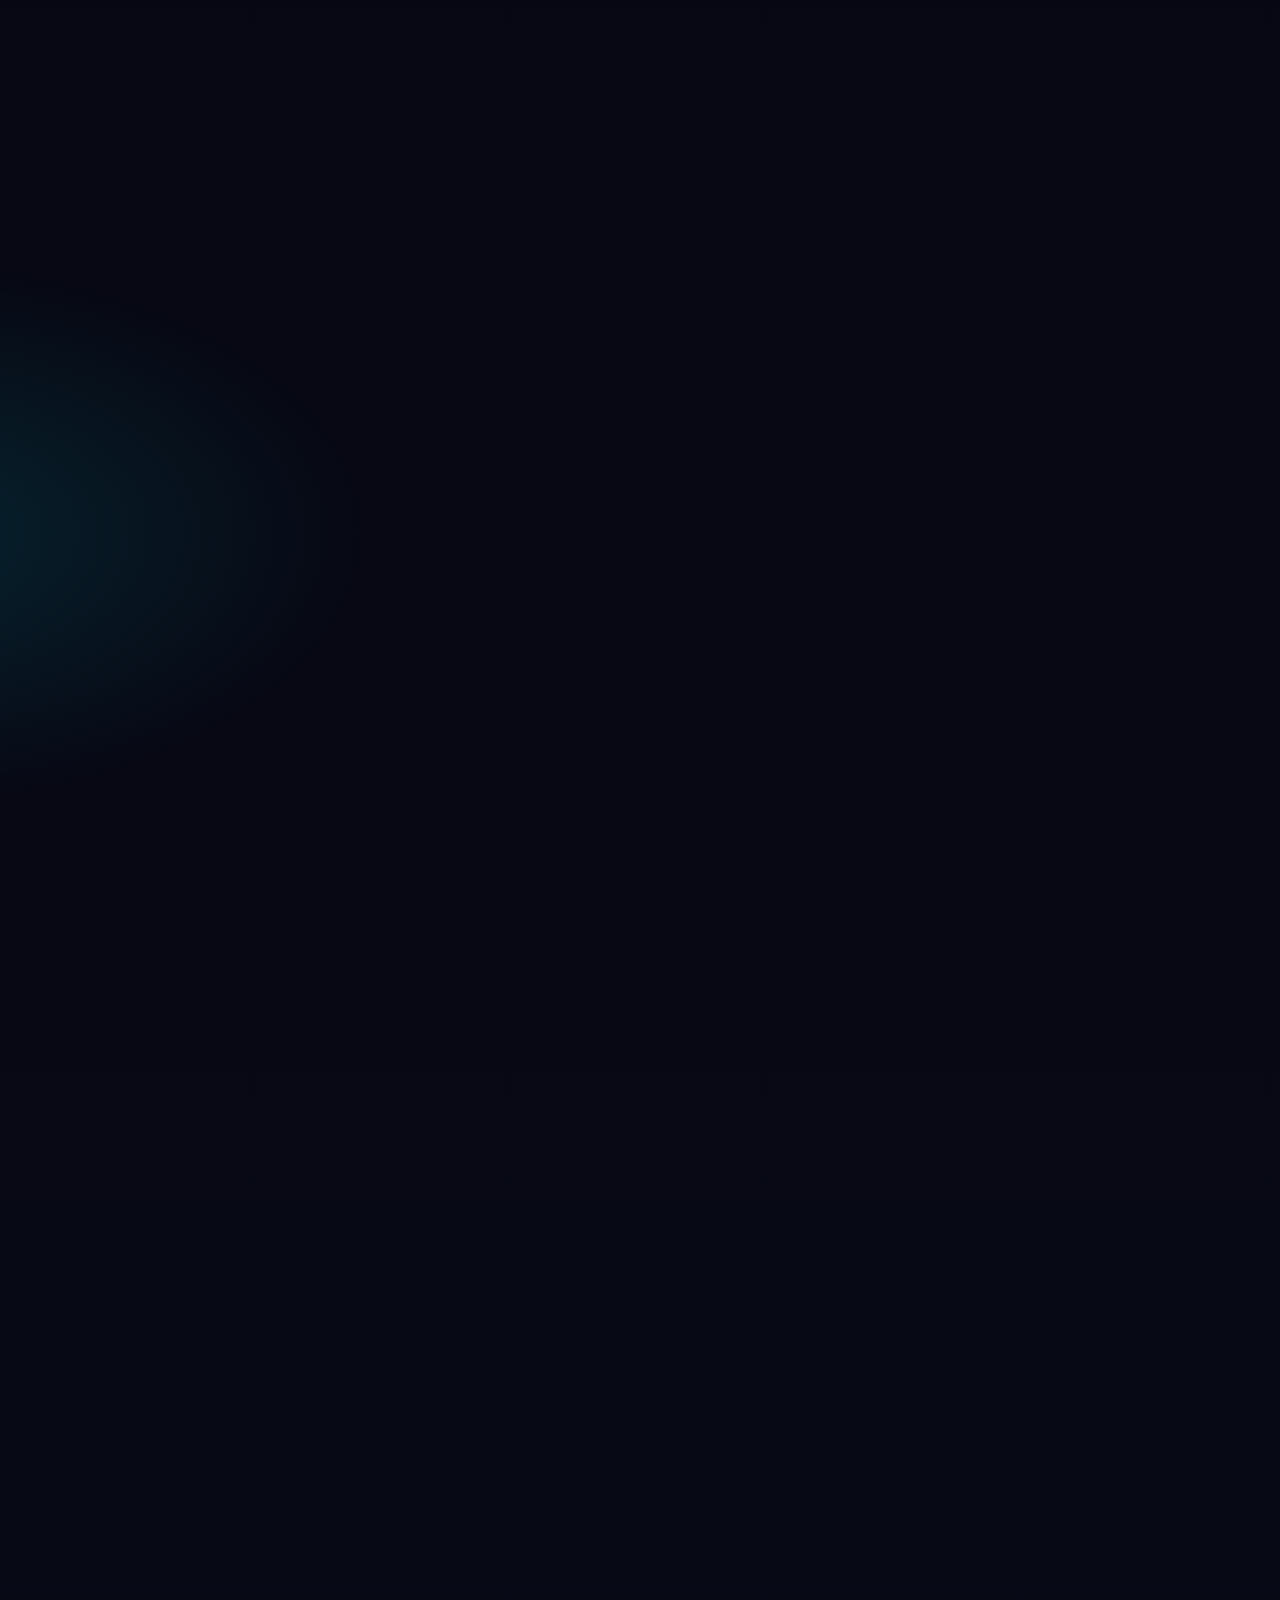
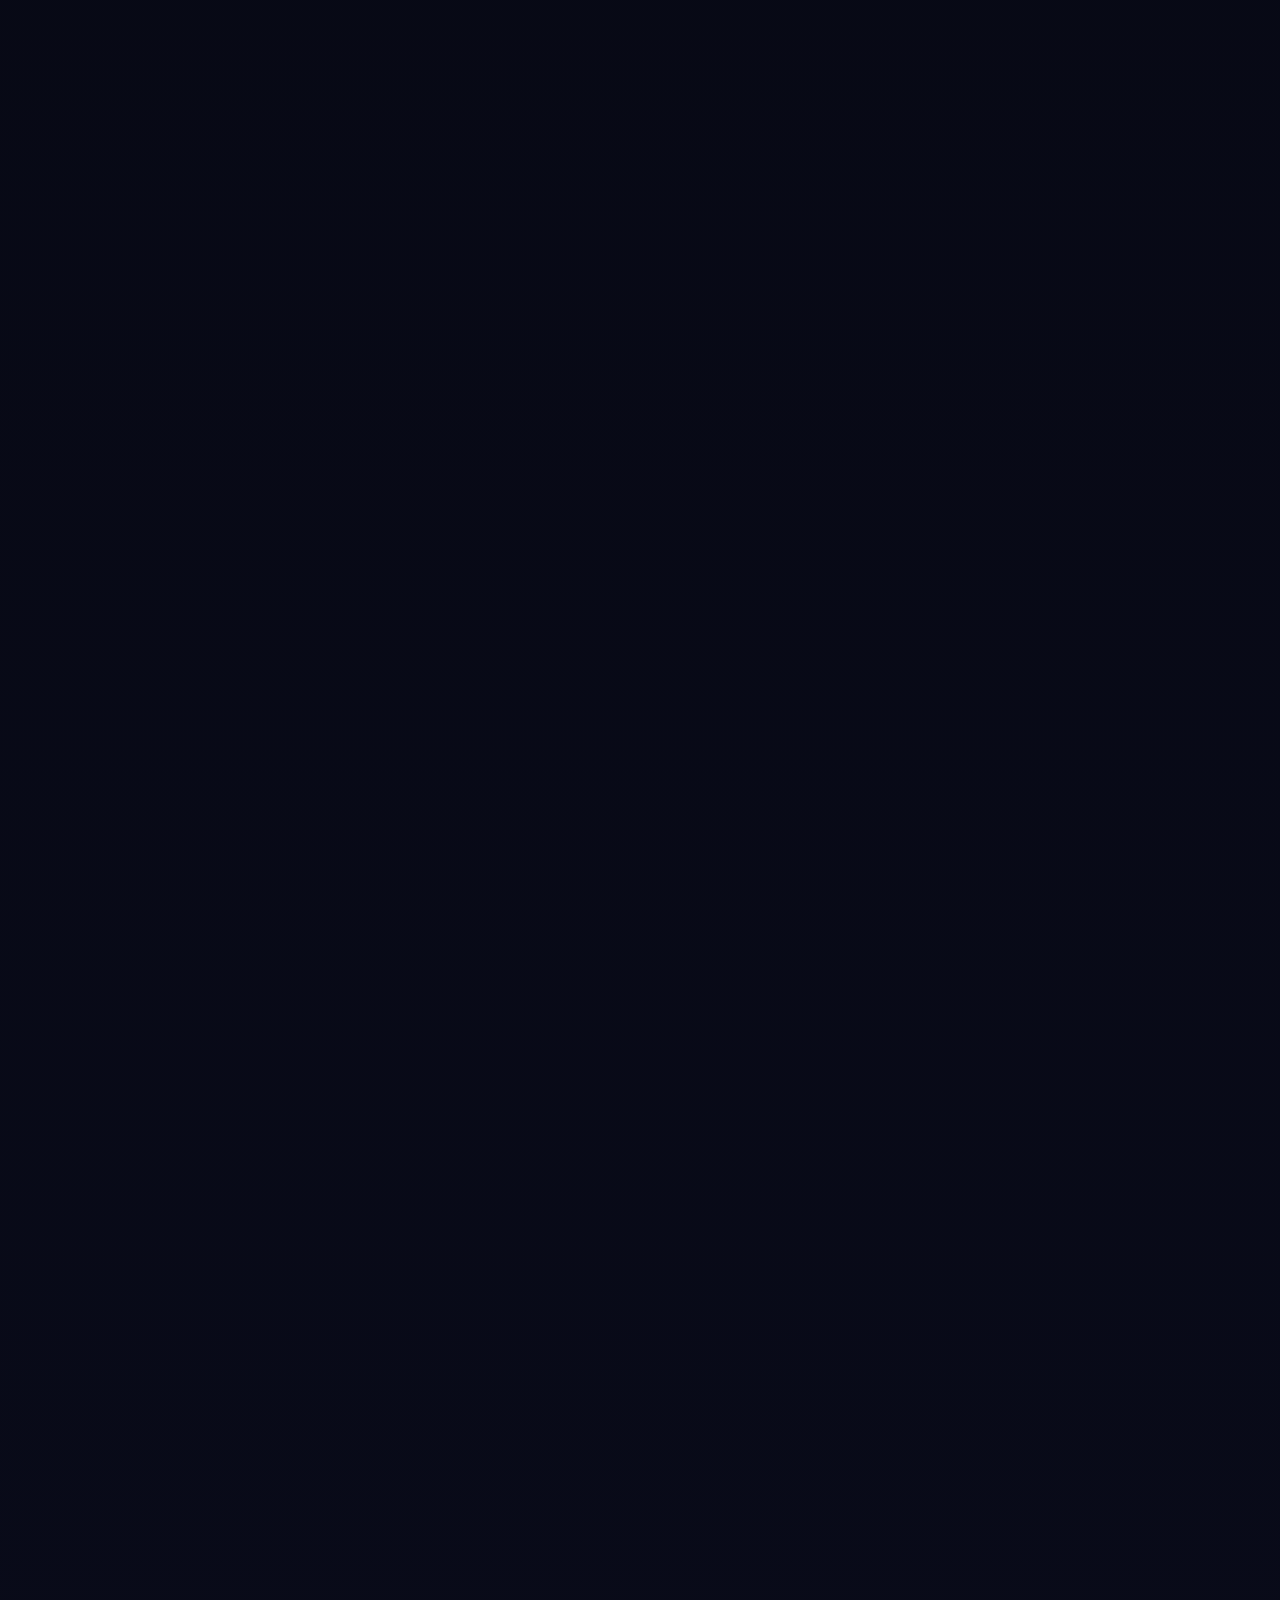
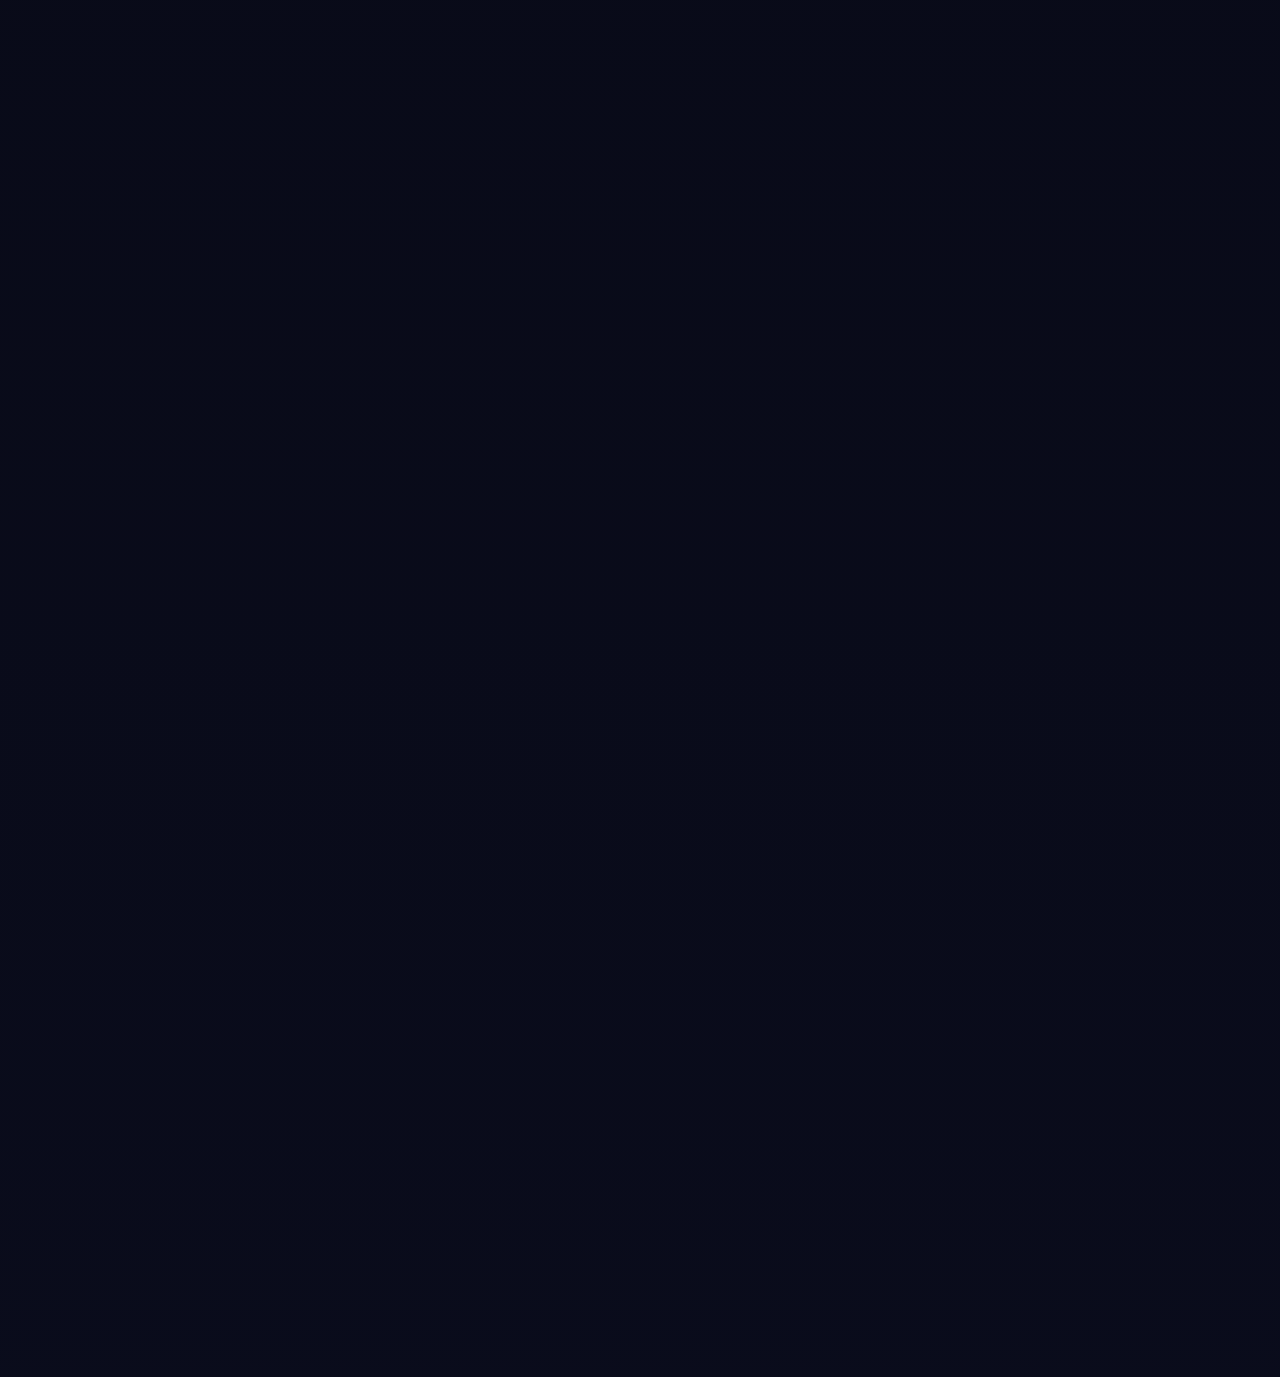
==== commit a59f0b61: "Intuitiveness pass: unify service vocabulary across services/dropdown/contact, rename Skills->Our St" ====
--- a/index.html
+++ b/index.html
@@ -66,7 +66,7 @@
 
             <ul class="nav-links" id="navLinks">
                 <li><a href="#about">~/about</a></li>
-                <li><a href="#skills">~/skills</a></li>
+                <li><a href="#skills">~/stack</a></li>
                 <li><a href="#services">~/services</a></li>
                 <li><a href="#work">~/work</a></li>
                 <li><a href="#contact">~/contact</a></li>
@@ -136,11 +136,10 @@
 
     <!-- ============ SKILLS ============ -->
     <section class="section" id="skills">
-        <p class="section-kicker">/* ~/skills */</p>
-        <h2 class="section-title reveal">technical skills</h2>
+        <p class="section-kicker">/* ~/stack */</p>
+        <h2 class="section-title reveal">our stack</h2>
         <p class="section-description reveal">
-            Practical offensive-security skills: web app testing, pentesting, vuln assessment and
-            secure development.
+            The tools and techniques we use to test, break and harden your systems.
         </p>
 
         <div class="grid">
@@ -267,7 +266,7 @@
         <div class="grid">
             <article class="tilt-card reveal" tabindex="0">
                 <div class="card-content">
-                    <h3>Web App Security Assessment</h3>
+                    <h3>Web Security Assessment</h3>
                     <p>Find and fix vulnerabilities in modern web applications.</p>
                     <span class="card-tag">Web Security</span>
                 </div>
@@ -294,7 +293,7 @@
 
             <article class="tilt-card reveal" tabindex="0">
                 <div class="card-content">
-                    <h3>WordPress Security Audits</h3>
+                    <h3>WordPress Security</h3>
                     <p>Hardening, plugin review and malware detection.</p>
                     <span class="card-tag">CMS</span>
                 </div>
@@ -303,18 +302,9 @@
 
             <article class="tilt-card reveal" tabindex="0">
                 <div class="card-content">
-                    <h3>Security Reports</h3>
-                    <p>Clear technical writeups: findings, risk ratings, fixes.</p>
-                    <span class="card-tag">Reporting</span>
-                </div>
-                <div class="card-glare" aria-hidden="true"></div>
-            </article>
-
-            <article class="tilt-card reveal" tabindex="0">
-                <div class="card-content">
-                    <h3>Security Awareness Training</h3>
-                    <p>Teach teams best practices to cut human-risk exposure.</p>
-                    <span class="card-tag">Training</span>
+                    <h3>Security Consulting</h3>
+                    <p>Clear reports, awareness training and tailored advisory for your team.</p>
+                    <span class="card-tag">Advisory</span>
                 </div>
                 <div class="card-glare" aria-hidden="true"></div>
             </article>
@@ -351,7 +341,8 @@
         <p class="section-kicker">/* ~/work */</p>
         <h2 class="section-title reveal">selected work</h2>
         <p class="section-description reveal">
-            Hands-on offensive security, automation and secure-app testing.
+            Internal labs, tooling and research we build to stay sharp — the same
+            methodology we bring to client engagements.
         </p>
 
         <div class="grid">
@@ -401,10 +392,11 @@
                     apps and lifts your security posture with affordable, no-nonsense engagements.
                 </p>
                 <ul class="contact-list">
-                    <li>🛡️ Security Assessments</li>
-                    <li>🔍 Vulnerability Assessments</li>
+                    <li>🛡️ Web Security Assessment</li>
+                    <li>🔍 Vulnerability Assessment</li>
                     <li>⚡ Penetration Testing</li>
                     <li>🌐 WordPress Security</li>
+                    <li>💡 Security Consulting</li>
                 </ul>
 
                 <!-- Terminal wit, part 2: mirrors the hero terminal but here it
@@ -449,8 +441,8 @@
                     <select id="service" name="service" required>
                         <option value="">Select a Service</option>
                         <option>Web Security Assessment</option>
+                        <option>Vulnerability Assessment</option>
                         <option>Penetration Testing</option>
-                        <option>Vulnerability Assessment</option>
                         <option>WordPress Security</option>
                         <option>Security Consulting</option>
                     </select>
@@ -465,6 +457,13 @@
 
                 <button type="submit" class="btn-primary submit-btn">Send Inquiry</button>
                 <div id="formStatus" aria-live="polite"></div>
+                <!-- Fallback shown only if no mail client opens (e.g. phones
+                     with no mail app). Never leaves the visitor stuck. -->
+                <div id="mailFallback" hidden>
+                    <p class="contact-direct">No mail app? Send manually or copy the draft:</p>
+                    <a id="mailLink" class="btn-secondary" href="#">open prefilled email</a>
+                    <button type="button" id="copyMail" class="btn-secondary" style="margin-left:0;margin-top:10px;">copy email draft</button>
+                </div>
             </form>
         </div>
     </section>
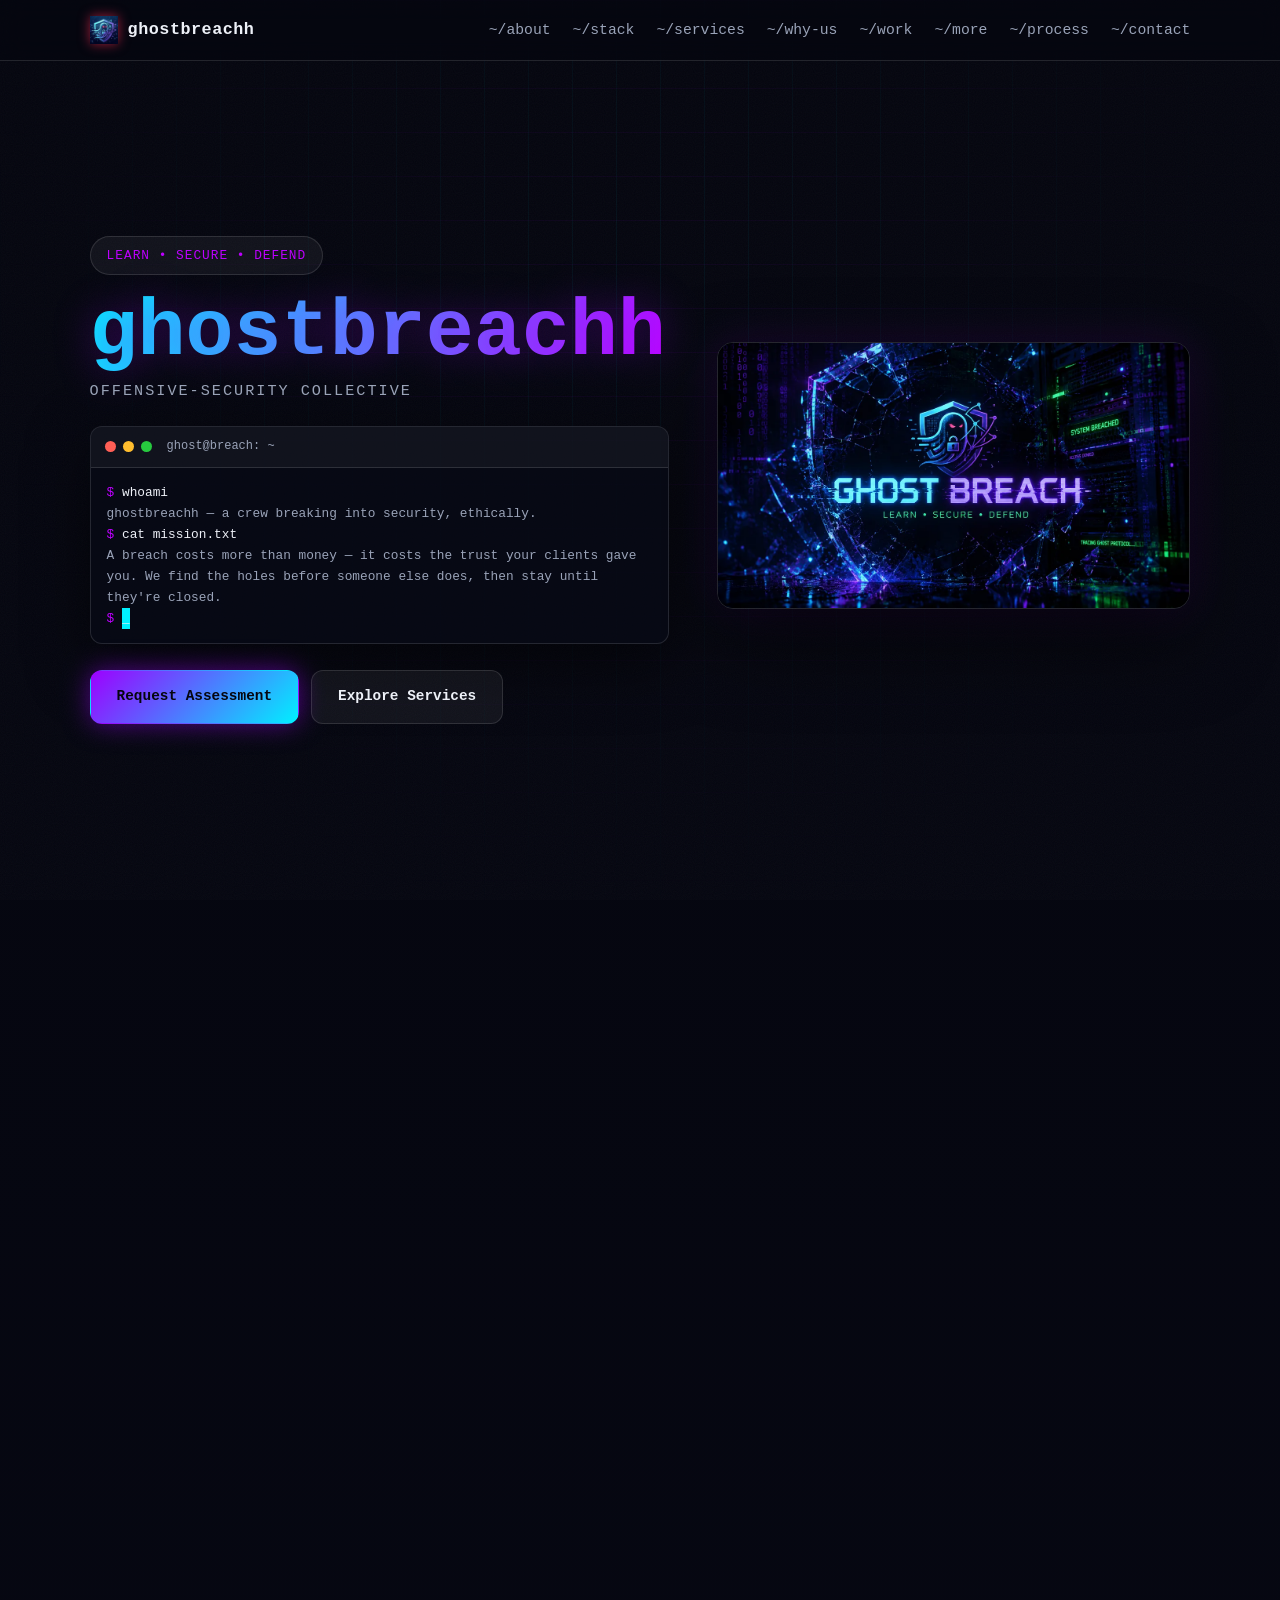
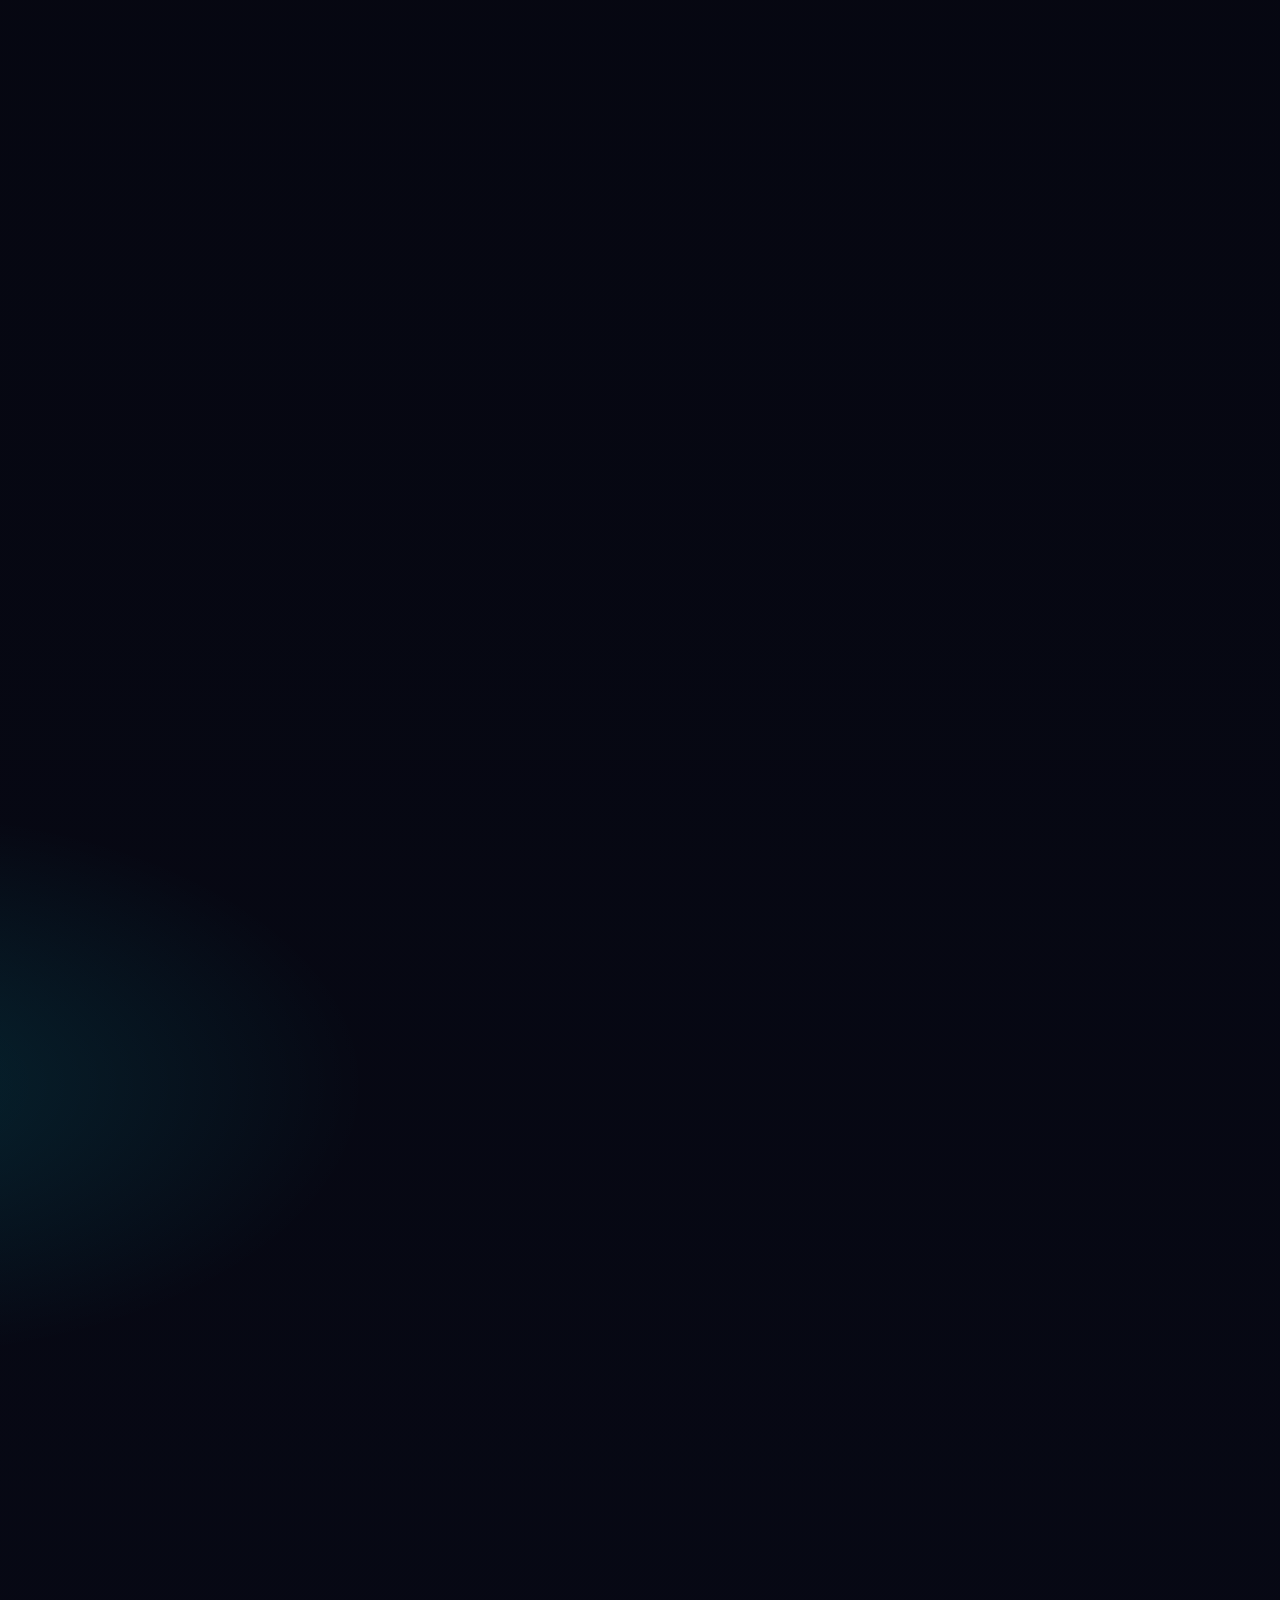
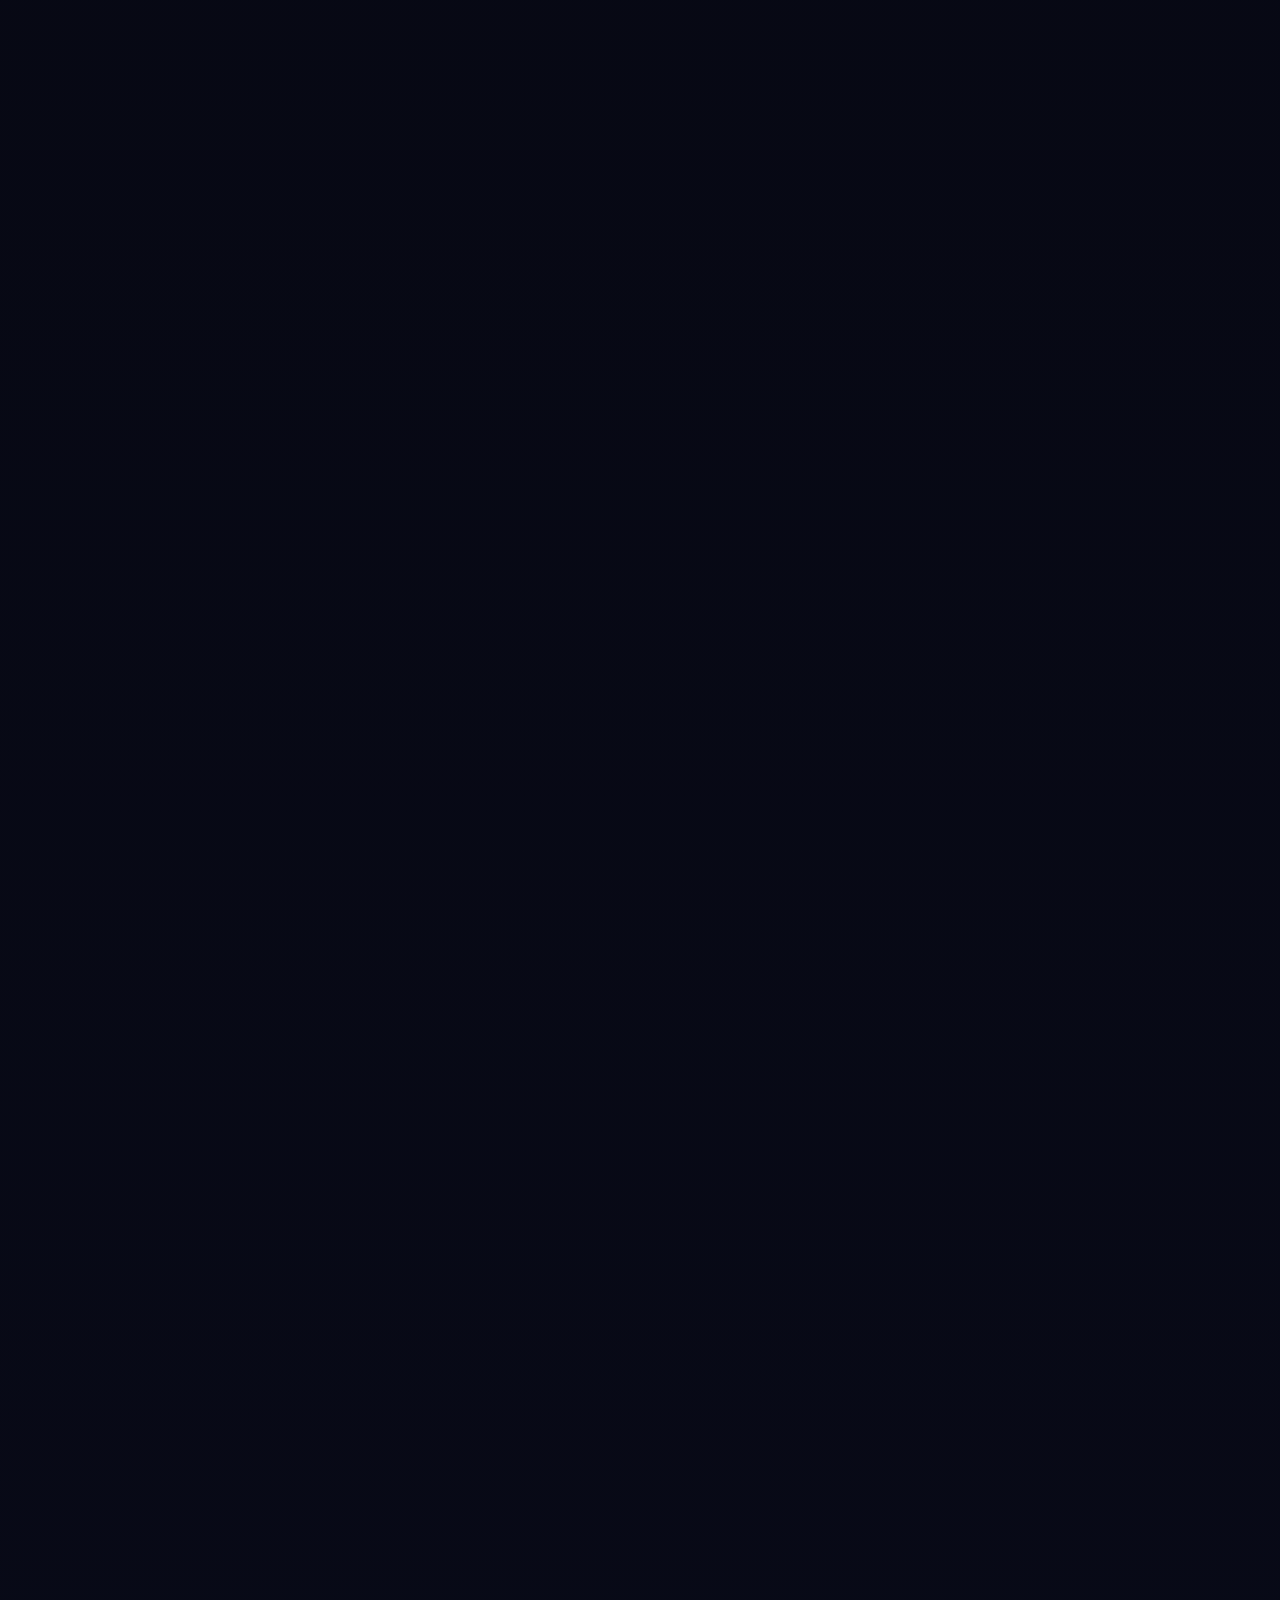
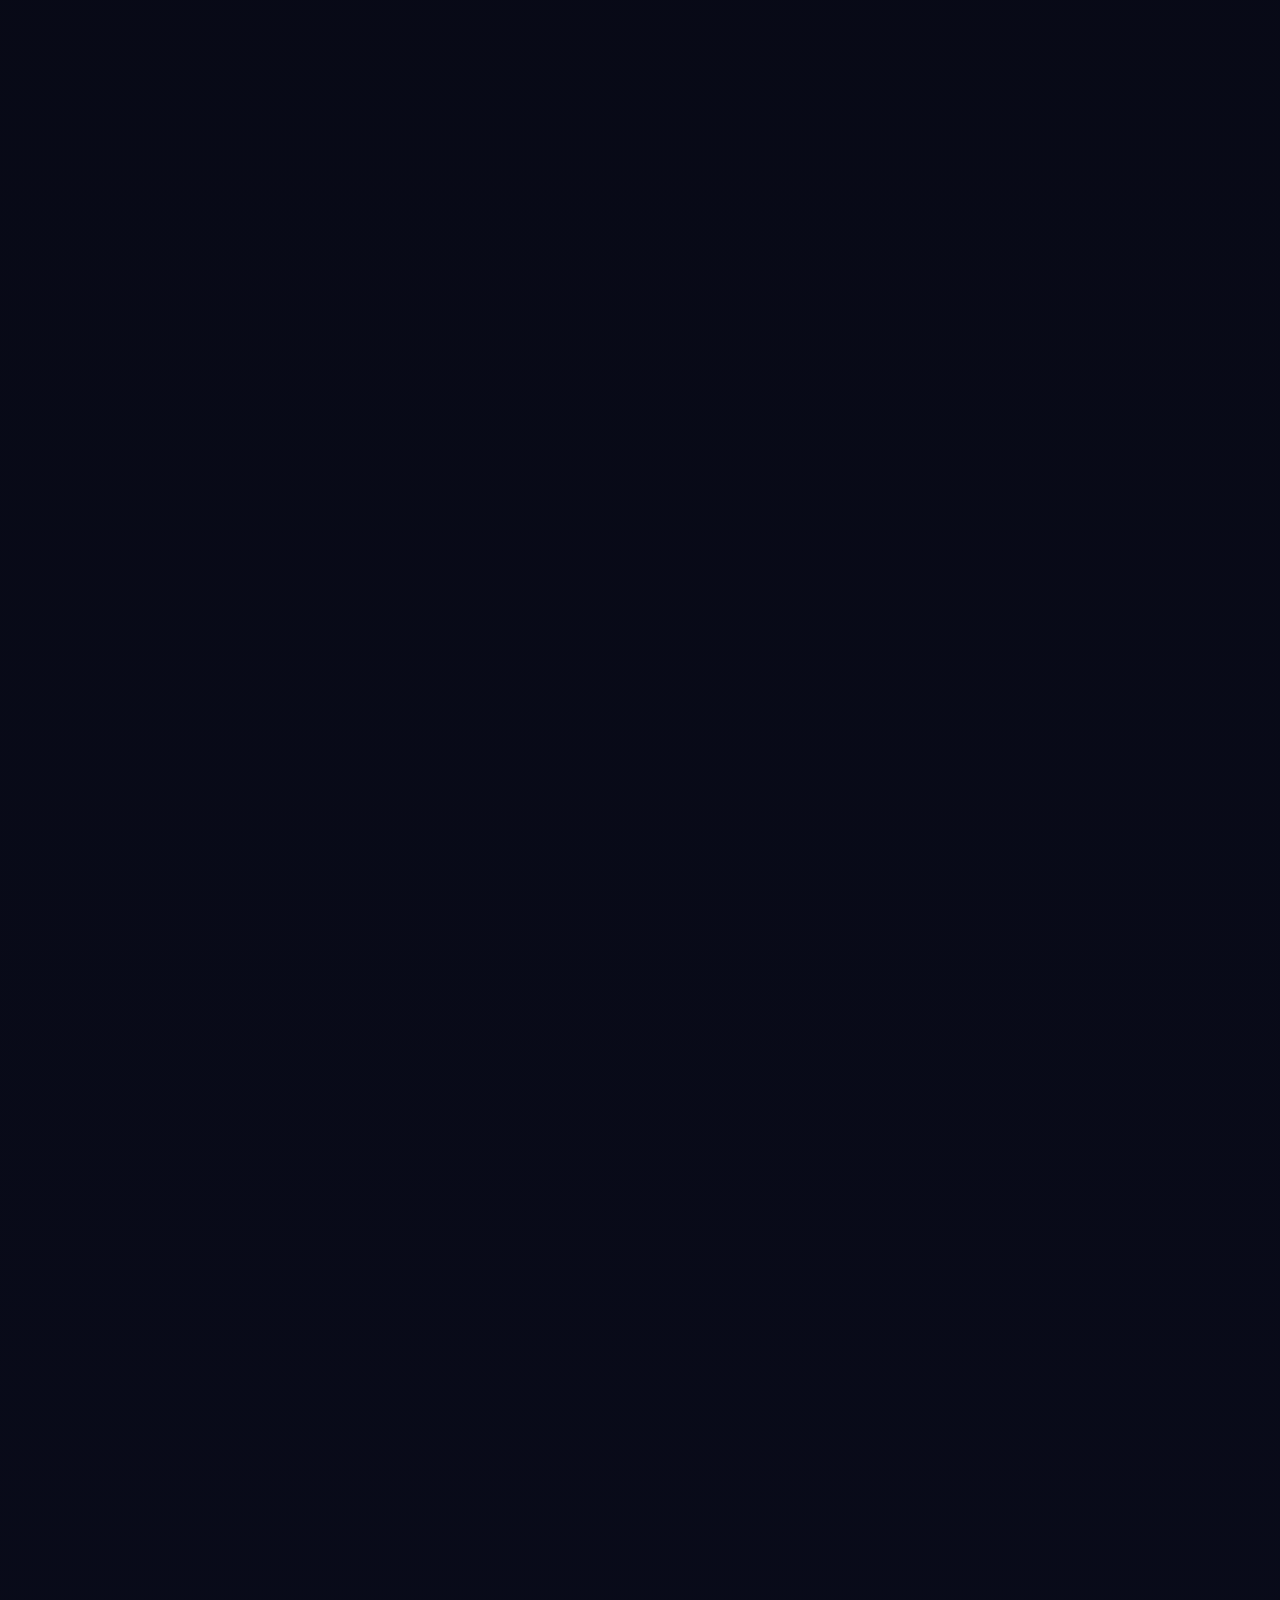
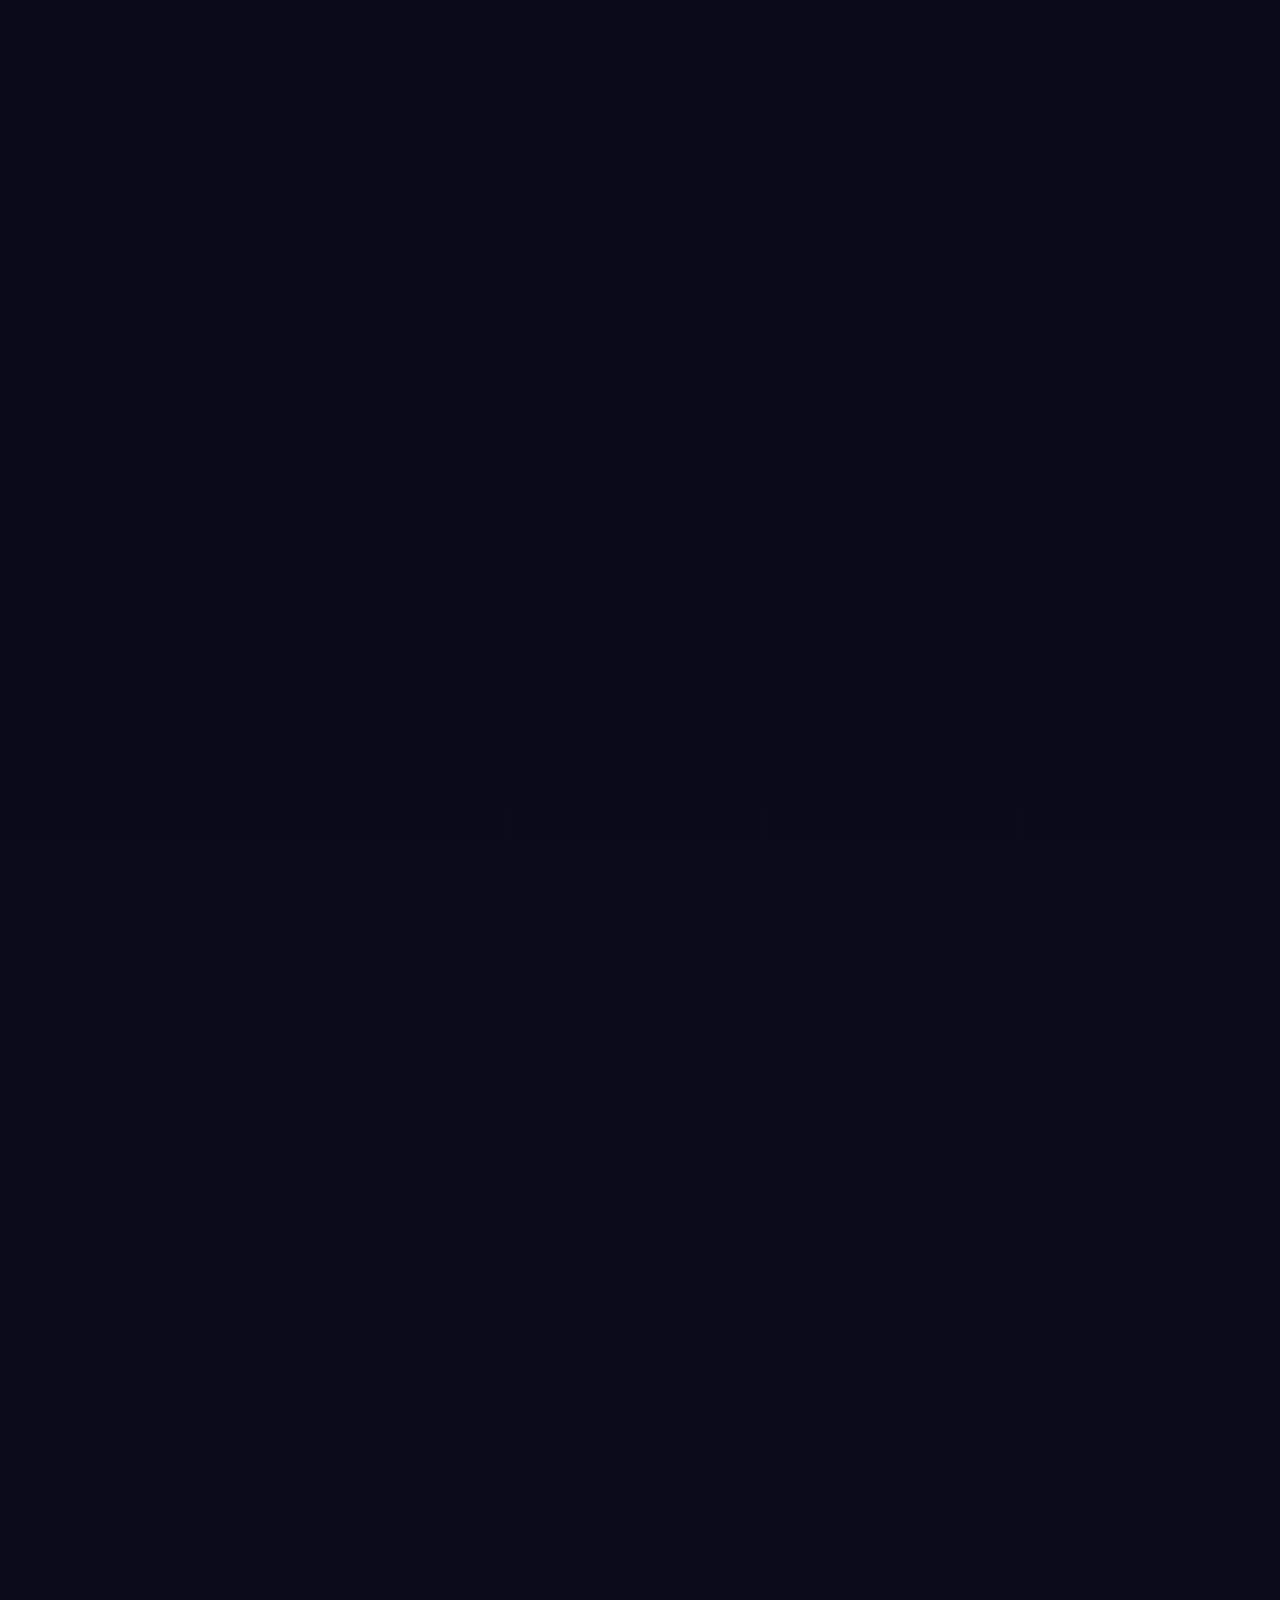
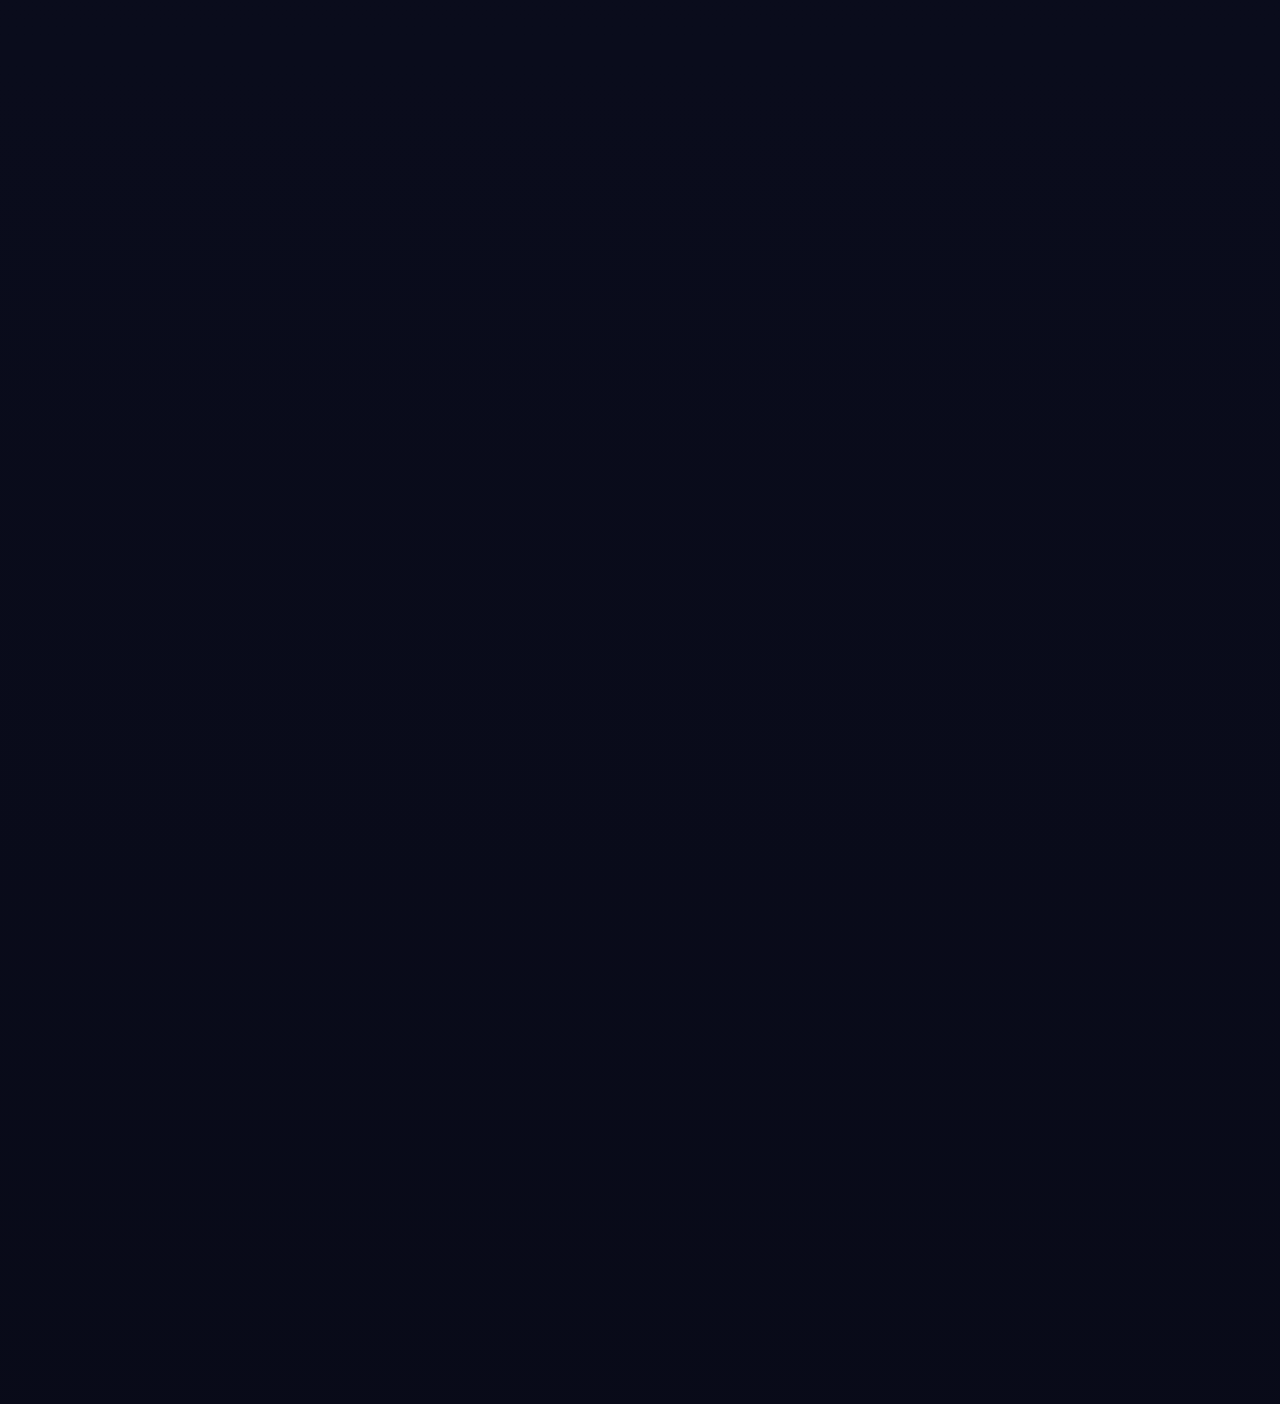
==== commit 1842c105: "Content pass: relief-driven hero, keyword-dense stack, why-us (SOC softened), Aegis+SQLi proof, also" ====
--- a/index.html
+++ b/index.html
@@ -17,7 +17,7 @@
 
     <!-- SEO: description is what search engines + link previews show -->
     <meta name="description"
-        content="Ghostbreachh is a Pakistani offensive-security collective. Bug bounty, web app security, penetration testing and WordPress hardening for startups and SMEs.">
+        content="Ghostbreachh is an independent offensive-security collective. Bug bounty, web app security, penetration testing and WordPress hardening for startups and SMEs.">
 
     <meta name="keywords"
         content="cybersecurity, bug bounty, penetration testing, vulnerability assessment, OWASP, WordPress security, ethical hacking">
@@ -68,7 +68,10 @@
                 <li><a href="#about">~/about</a></li>
                 <li><a href="#skills">~/stack</a></li>
                 <li><a href="#services">~/services</a></li>
+                <li><a href="#why">~/why-us</a></li>
                 <li><a href="#work">~/work</a></li>
+                <li><a href="#more">~/more</a></li>
+                <li><a href="#process">~/process</a></li>
                 <li><a href="#contact">~/contact</a></li>
             </ul>
 
@@ -95,9 +98,9 @@
                         <span class="terminal-title">ghost@breach: ~</span>
                     </div>
                     <pre class="terminal-body"><span class="c-prompt">$</span> whoami
-<span class="c-out">ghostbreachh — a crew of 10 breaking into security, ethically.</span>
+<span class="c-out">ghostbreachh — a crew breaking into security, ethically.</span>
 <span class="c-prompt">$</span> cat mission.txt
-<span class="c-out">Enterprise-grade security, made accessible to startups &amp; SMEs.</span>
+<span class="c-out">A breach costs more than money — it costs the trust your clients gave you. We find the holes before someone else does, then stay until they're closed.</span>
 <span class="c-prompt">$</span> <span class="cursor">_</span></pre>
                 </div>
 
@@ -123,12 +126,12 @@
         <div class="about-grid reveal">
             <div class="glass-card">
                 <p>
-                    Ghostbreachh is an independent offensive-security collective founded and led by
-                    a team of Pakistani researchers. We help startups, SMEs, agencies and growing
-                    businesses improve their security posture through affordable vulnerability
-                    assessments, penetration testing, WordPress hardening and security consulting.
-                    Our mission is to make enterprise-level security accessible to organizations of
-                    every size — and to train the next generation of defenders while we do it.
+                    Ghostbreachh is an independent offensive-security collective. We help startups,
+                    SMEs, agencies and growing businesses improve their security posture through
+                    affordable vulnerability assessments, penetration testing, WordPress hardening
+                    and security consulting. Our mission is to make serious security accessible to
+                    organizations of every size — and to train the next generation of defenders
+                    while we do it.
                 </p>
             </div>
         </div>
@@ -139,15 +142,15 @@
         <p class="section-kicker">/* ~/stack */</p>
         <h2 class="section-title reveal">our stack</h2>
         <p class="section-description reveal">
-            The tools and techniques we use to test, break and harden your systems.
+            A snapshot of the tooling and techniques we use to test, break and harden your systems.
         </p>
 
         <div class="grid">
             <article class="tilt-card reveal" tabindex="0">
                 <div class="card-content">
                     <div class="card-icon">🛡️</div>
-                    <h3>Web Security</h3>
-                    <p>Harden web apps against OWASP Top 10, auth flaws and common attack vectors.</p>
+                    <h3>OWASP Top 10</h3>
+                    <p>Web-app testing mapped to the OWASP Top 10 — the standard buyers and auditors actually ask about.</p>
                     <span class="card-tag">OWASP</span>
                 </div>
                 <div class="card-glare" aria-hidden="true"></div>
@@ -155,30 +158,20 @@
 
             <article class="tilt-card reveal" tabindex="0">
                 <div class="card-content">
+                    <div class="card-icon">🎯</div>
+                    <h3>Red Teaming</h3>
+                    <p>Adversary-style engagements that test how far a real attacker could get — quietly, on scope.</p>
+                    <span class="card-tag">Red Team</span>
+                </div>
+                <div class="card-glare" aria-hidden="true"></div>
+            </article>
+
+            <article class="tilt-card reveal" tabindex="0">
+                <div class="card-content">
                     <div class="card-icon">🔍</div>
-                    <h3>Penetration Testing</h3>
-                    <p>Authorized engagements to uncover exploitable weaknesses before attackers do.</p>
-                    <span class="card-tag">VAPT</span>
-                </div>
-                <div class="card-glare" aria-hidden="true"></div>
-            </article>
-
-            <article class="tilt-card reveal" tabindex="0">
-                <div class="card-content">
-                    <div class="card-icon">⚠️</div>
-                    <h3>Vulnerability Assessment</h3>
-                    <p>Comprehensive scans with prioritized, actionable remediation guidance.</p>
-                    <span class="card-tag">Assessment</span>
-                </div>
-                <div class="card-glare" aria-hidden="true"></div>
-            </article>
-
-            <article class="tilt-card reveal" tabindex="0">
-                <div class="card-content">
-                    <div class="card-icon">📋</div>
-                    <h3>OWASP Top 10</h3>
-                    <p>Apply OWASP standards to find and reduce critical web-app risks.</p>
-                    <span class="card-tag">OWASP</span>
+                    <h3>Manual Hunting</h3>
+                    <p>Scanners miss what hands find. We hunt logic flaws and auth gaps line by line.</p>
+                    <span class="card-tag">Manual</span>
                 </div>
                 <div class="card-glare" aria-hidden="true"></div>
             </article>
@@ -195,10 +188,40 @@
 
             <article class="tilt-card reveal" tabindex="0">
                 <div class="card-content">
-                    <div class="card-icon">🌐</div>
-                    <h3>Nmap</h3>
-                    <p>Asset discovery, exposed-service identification, infra assessments.</p>
-                    <span class="card-tag">Network</span>
+                    <div class="card-icon">📡</div>
+                    <h3>Recon &amp; OSINT</h3>
+                    <p>External attack-surface mapping, subdomain enum and exposure discovery.</p>
+                    <span class="card-tag">Recon</span>
+                </div>
+                <div class="card-glare" aria-hidden="true"></div>
+            </article>
+
+            <article class="tilt-card reveal" tabindex="0">
+                <div class="card-content">
+                    <div class="card-icon">⚠️</div>
+                    <h3>Vulnerability Management</h3>
+                    <p>Prioritized findings ranked by real business risk — not a 200-page dump of noise.</p>
+                    <span class="card-tag">Assessment</span>
+                </div>
+                <div class="card-glare" aria-hidden="true"></div>
+            </article>
+
+            <article class="tilt-card reveal" tabindex="0">
+                <div class="card-content">
+                    <div class="card-icon">🧬</div>
+                    <h3>Malware Analysis / RE</h3>
+                    <p>We take apart malware and protocols to understand attackers from the inside.</p>
+                    <span class="card-tag">RE</span>
+                </div>
+                <div class="card-glare" aria-hidden="true"></div>
+            </article>
+
+            <article class="tilt-card reveal" tabindex="0">
+                <div class="card-content">
+                    <div class="card-icon">🛠️</div>
+                    <h3>Custom Tooling</h3>
+                    <p>Offensive and defensive scripts built for your stack when off-the-shelf won't cut it.</p>
+                    <span class="card-tag">Build</span>
                 </div>
                 <div class="card-glare" aria-hidden="true"></div>
             </article>
@@ -206,8 +229,8 @@
             <article class="tilt-card reveal" tabindex="0">
                 <div class="card-content">
                     <div class="card-icon">🐧</div>
-                    <h3>Linux Security</h3>
-                    <p>Secure configuration, privilege management and system hardening.</p>
+                    <h3>Linux &amp; Network Hardening</h3>
+                    <p>Secure config, privilege management and system hardening.</p>
                     <span class="card-tag">Linux</span>
                 </div>
                 <div class="card-glare" aria-hidden="true"></div>
@@ -215,40 +238,10 @@
 
             <article class="tilt-card reveal" tabindex="0">
                 <div class="card-content">
-                    <div class="card-icon">🔒</div>
-                    <h3>WordPress Security</h3>
-                    <p>Malware scanning, plugin review, hardening and monitoring.</p>
-                    <span class="card-tag">CMS</span>
-                </div>
-                <div class="card-glare" aria-hidden="true"></div>
-            </article>
-
-            <article class="tilt-card reveal" tabindex="0">
-                <div class="card-content">
-                    <div class="card-icon">💻</div>
-                    <h3>JavaScript</h3>
-                    <p>Secure, fast, interactive front-ends with modern JS.</p>
-                    <span class="card-tag">Frontend</span>
-                </div>
-                <div class="card-glare" aria-hidden="true"></div>
-            </article>
-
-            <article class="tilt-card reveal" tabindex="0">
-                <div class="card-content">
-                    <div class="card-icon">⚙️</div>
-                    <h3>PHP</h3>
-                    <p>Secure backend logic: validation, auth, safe coding.</p>
-                    <span class="card-tag">Backend</span>
-                </div>
-                <div class="card-glare" aria-hidden="true"></div>
-            </article>
-
-            <article class="tilt-card reveal" tabindex="0">
-                <div class="card-content">
-                    <div class="card-icon">🐍</div>
-                    <h3>Python</h3>
-                    <p>Recon automation, tooling and exploit scripting.</p>
-                    <span class="card-tag">Automation</span>
+                    <div class="card-icon">💥</div>
+                    <h3>Web Exploitation</h3>
+                    <p>Injection, auth bypass and business-logic abuse — found and proven safely.</p>
+                    <span class="card-tag">Exploit</span>
                 </div>
                 <div class="card-glare" aria-hidden="true"></div>
             </article>
@@ -319,7 +312,7 @@
         <div class="grid stats-grid">
             <div class="glass-card reveal">
                 <h3 data-counter="10">0</h3>
-                <p>Security Projects</p>
+                <p>Projects &amp; Labs</p>
             </div>
             <div class="glass-card reveal">
                 <h3 data-counter="30">0</h3>
@@ -333,6 +326,53 @@
                 <h3 data-counter="12">0</h3>
                 <p>Technical Skills</p>
             </div>
+        </div>
+    </section>
+
+    <!-- ============ WHY US ============ -->
+    <section class="section" id="why">
+        <p class="section-kicker">/* ~/why-us */</p>
+        <h2 class="section-title reveal">why teams choose us</h2>
+        <p class="section-description reveal">
+            Big firms find your flaws, hand you a PDF, and leave. We're built differently.
+        </p>
+
+        <div class="grid">
+            <article class="tilt-card reveal" tabindex="0">
+                <div class="card-content">
+                    <h3>We stay</h3>
+                    <p>Most vendors vanish after the report. We run a phased model: a setup engagement, then monthly check-ins and a free pentest every six months. Security isn't a one-time fix — we treat it like the ongoing thing it is.</p>
+                    <span class="card-tag">Continuity</span>
+                </div>
+                <div class="card-glare" aria-hidden="true"></div>
+            </article>
+
+            <article class="tilt-card reveal" tabindex="0">
+                <div class="card-content">
+                    <h3>We're human</h3>
+                    <p>No sales decks, no gatekeepers, no 40-page quotes in jargon. You talk to the people doing the work. We listen first, then explain in plain English.</p>
+                    <span class="card-tag">Approachable</span>
+                </div>
+                <div class="card-glare" aria-hidden="true"></div>
+            </article>
+
+            <article class="tilt-card reveal" tabindex="0">
+                <div class="card-content">
+                    <h3>We're certified &amp; relentless</h3>
+                    <p>100+ hands-on labs cleared, industry certifications, and a team that does red-teaming, OWASP Top 10 manual hunting, and reverse-engineers real malware to understand attackers from the inside.</p>
+                    <span class="card-tag">Capability</span>
+                </div>
+                <div class="card-glare" aria-hidden="true"></div>
+            </article>
+
+            <article class="tilt-card reveal" tabindex="0">
+                <div class="card-content">
+                    <h3>We teach</h3>
+                    <p>Security shouldn't be a mystery you pay to never understand. We offer mentoring and "ask-us-anything" sessions — paid, no fluff — so your team gets sharper, not dependent.</p>
+                    <span class="card-tag">Mentoring</span>
+                </div>
+                <div class="card-glare" aria-hidden="true"></div>
+            </article>
         </div>
     </section>
 
@@ -348,27 +388,135 @@
         <div class="grid">
             <article class="tilt-card reveal" tabindex="0">
                 <div class="card-content">
-                    <h3>Security Audit Lab</h3>
-                    <p>Controlled environment for OWASP Top 10 analysis, secure-coding practice and
-                        web pentesting with Burp Suite, OWASP ZAP and manual techniques.</p>
-                </div>
-                <div class="card-glare" aria-hidden="true"></div>
-            </article>
-
-            <article class="tilt-card reveal" tabindex="0">
-                <div class="card-content">
-                    <h3>Recon Automation</h3>
-                    <p>Python recon toolkit: subdomain enum, DNS analysis, HTTP fingerprinting and
-                        tech detection to accelerate engagements.</p>
-                </div>
-                <div class="card-glare" aria-hidden="true"></div>
-            </article>
-
-            <article class="tilt-card reveal" tabindex="0">
-                <div class="card-content">
-                    <h3>HTB Learning Labs</h3>
-                    <p>Documented walkthroughs: privilege escalation, web exploitation, Active
-                        Directory, Linux/Windows security and post-exploitation.</p>
+                    <h3>Aegis Logistics — simulated breach</h3>
+                    <p>A full simulated breach of a fictional logistics company: external recon,
+                        lateral movement, privilege escalation and a clean remediation path — built
+                        end-to-end as a public case study. This is exactly how we'd map your environment.</p>
+                    <span class="card-tag"><a href="https://github.com/ghostbreachh" target="_blank" rel="noopener">view on GitHub ↗</a></span>
+                </div>
+                <div class="card-glare" aria-hidden="true"></div>
+            </article>
+
+            <article class="tilt-card reveal" tabindex="0">
+                <div class="card-content">
+                    <h3>SQL injection → admin takeover</h3>
+                    <p>During authorized recon of an exposed admin surface, we identified a SQL
+                        injection flaw and demonstrated privilege escalation to the dashboard — then
+                        wrote the fix. Proof we go past the scanner and actually exploit, safely, on scope.</p>
+                    <span class="card-tag">Case Study</span>
+                </div>
+                <div class="card-glare" aria-hidden="true"></div>
+            </article>
+        </div>
+
+        <p class="section-description reveal" style="margin-top:36px;">
+            Credibility at a glance:
+        </p>
+        <ul class="contact-list" style="justify-content:center;margin-top:10px;">
+            <li>🧪 100+ labs cleared (TryHackMe &amp; more)</li>
+            <li>🎓 Industry certifications</li>
+            <li>🎯 Red teaming &amp; OWASP Top 10 manual hunting</li>
+            <li>🧬 Custom offensive tooling &amp; malware analysis</li>
+            <li>💻 Open-source on GitHub</li>
+        </ul>
+    </section>
+
+    <!-- ============ ALSO AVAILABLE ============ -->
+    <section class="section" id="more">
+        <p class="section-kicker">/* ~/more */</p>
+        <h2 class="section-title reveal">also available</h2>
+        <p class="section-description reveal">
+            Beyond the core engagements, we offer specialized work — the kind bigger firms either can't or won't do.
+        </p>
+
+        <div class="grid">
+            <article class="tilt-card reveal" tabindex="0">
+                <div class="card-content">
+                    <div class="card-icon">🧬</div>
+                    <h3>Reverse Engineering</h3>
+                    <p>We take apart binaries, malware and protocols to understand exactly how they work — and how they break.</p>
+                    <span class="card-tag">RE</span>
+                </div>
+                <div class="card-glare" aria-hidden="true"></div>
+            </article>
+
+            <article class="tilt-card reveal" tabindex="0">
+                <div class="card-content">
+                    <div class="card-icon">🛠️</div>
+                    <h3>Custom Tooling</h3>
+                    <p>Need a tool that doesn't exist yet? We build offensive and defensive scripts and utilities tailored to your stack.</p>
+                    <span class="card-tag">Build</span>
+                </div>
+                <div class="card-glare" aria-hidden="true"></div>
+            </article>
+
+            <article class="tilt-card reveal" tabindex="0">
+                <div class="card-content">
+                    <div class="card-icon">📝</div>
+                    <h3>Code Review</h3>
+                    <p>We read your source line by line to catch logic flaws, auth gaps and injection points scanners never see. Secure by review, not just by test.</p>
+                    <span class="card-tag">Review</span>
+                </div>
+                <div class="card-glare" aria-hidden="true"></div>
+            </article>
+
+            <article class="tilt-card reveal" tabindex="0">
+                <div class="card-content">
+                    <div class="card-icon">🎓</div>
+                    <h3>Mentoring &amp; "Ask Us Anything"</h3>
+                    <p>Paid, no-fluff sessions. Learn the how, not just the what. We'd rather your team get sharper than keep you dependent.</p>
+                    <span class="card-tag">Teach</span>
+                </div>
+                <div class="card-glare" aria-hidden="true"></div>
+            </article>
+        </div>
+    </section>
+
+    <!-- ============ PROCESS ============ -->
+    <section class="section" id="process">
+        <p class="section-kicker">/* ~/process */</p>
+        <h2 class="section-title reveal">how we work</h2>
+        <p class="section-description reveal">
+            A calm, predictable path — no mystery, no jargon.
+        </p>
+
+        <div class="grid">
+            <article class="tilt-card reveal" tabindex="0">
+                <div class="card-content">
+                    <div class="card-icon">1️⃣</div>
+                    <h3>Scope</h3>
+                    <p>You tell us what's in scope. We price it together based on attack surface and effort. No surprises.</p>
+                    <span class="card-tag">Step 01</span>
+                </div>
+                <div class="card-glare" aria-hidden="true"></div>
+            </article>
+
+            <article class="tilt-card reveal" tabindex="0">
+                <div class="card-content">
+                    <div class="card-icon">2️⃣</div>
+                    <h3>Test</h3>
+                    <p>Recon, then careful, authorized testing. We find the maximum we can, safely.</p>
+                    <span class="card-tag">Step 02</span>
+                </div>
+                <div class="card-glare" aria-hidden="true"></div>
+            </article>
+
+            <article class="tilt-card reveal" tabindex="0">
+                <div class="card-content">
+                    <div class="card-icon">3️⃣</div>
+                    <h3>Report</h3>
+                    <p>A clean, intuitive report: executive summary, how we found what (with proof-of-concept), and plain remediation steps.</p>
+                    <span class="card-tag">Step 03</span>
+                </div>
+                <div class="card-glare" aria-hidden="true"></div>
+            </article>
+
+            <article class="tilt-card reveal" tabindex="0">
+                <div class="card-content">
+                    <div class="card-icon">4️⃣</div>
+                    <h3>Ongoing</h3>
+                    <p>Monthly check-ins and advisory, plus a free pentest every six months — because threats don't stop.</p>
+                    <span class="card-tag">Step 04</span>
                 </div>
                 <div class="card-glare" aria-hidden="true"></div>
             </article>
@@ -399,6 +547,13 @@
                     <li>💡 Security Consulting</li>
                 </ul>
 
+                <p class="contact-description" style="margin-top:22px;">
+                    Not sure what you need? Just talk to us. We'll listen, tell you straight, and
+                    help where we can — whether that's a full pentest or a quick look at your
+                    current posture. You can rest easy knowing we'll do our best to find everything
+                    that's there.
+                </p>
+
                 <!-- Terminal wit, part 2: mirrors the hero terminal but here it
                      "sends" the inquiry. Small detail that rewards the curious. -->
                 <div class="terminal contact-terminal" aria-hidden="true">
@@ -472,6 +627,13 @@
     <!-- Giant cut-off wordmark = the "scale/dominance" move borrowed from Hermes -->
     <footer>
         <div class="footer-wordmark" aria-hidden="true">GHOSTBREACH</div>
+        <div class="footer-socials">
+            <a href="https://github.com/ghostbreachh" target="_blank" rel="noopener">GitHub</a>
+            <span class="footer-sep">•</span>
+            <a href="https://youtube.com/@ghostbreachh" target="_blank" rel="noopener">YouTube</a>
+            <span class="footer-sep">•</span>
+            <a href="https://linkedin.com/company/ghostbreachh" target="_blank" rel="noopener">LinkedIn</a>
+        </div>
         <div class="footer-meta">
             <span>© 2026 Ghostbreachh</span>
             <span class="footer-sep">•</span>
--- a/style.css
+++ b/style.css
@@ -273,11 +273,17 @@
 footer{ text-align:center; padding:40px 20px 60px; overflow:hidden; }
 .footer-wordmark{
     font-family:var(--mono); font-weight:800; line-height:.8;
-    font-size:clamp(3rem, 16vw, 13rem);
+    /* 10 chars nowrap — keep vw small enough that the final 'H' never clips. */
+    font-size:clamp(2.6rem, 13vw, 13rem);
     background:linear-gradient(120deg, rgba(157,0,255,.5), rgba(0,240,255,.5));
     -webkit-background-clip:text; background-clip:text; color:transparent;
     letter-spacing:-.02em; user-select:none; white-space:nowrap;
 }
+.footer-socials{
+    font-family:var(--mono); font-size:.85rem; margin-top:18px;
+}
+.footer-socials a{ color:var(--cyan); }
+.footer-socials .footer-sep{ margin:0 8px; opacity:.5; }
 /* Solid strip behind the meta line so the small text always reads cleanly,
    even over the giant gradient wordmark behind it. */
 .footer-meta{
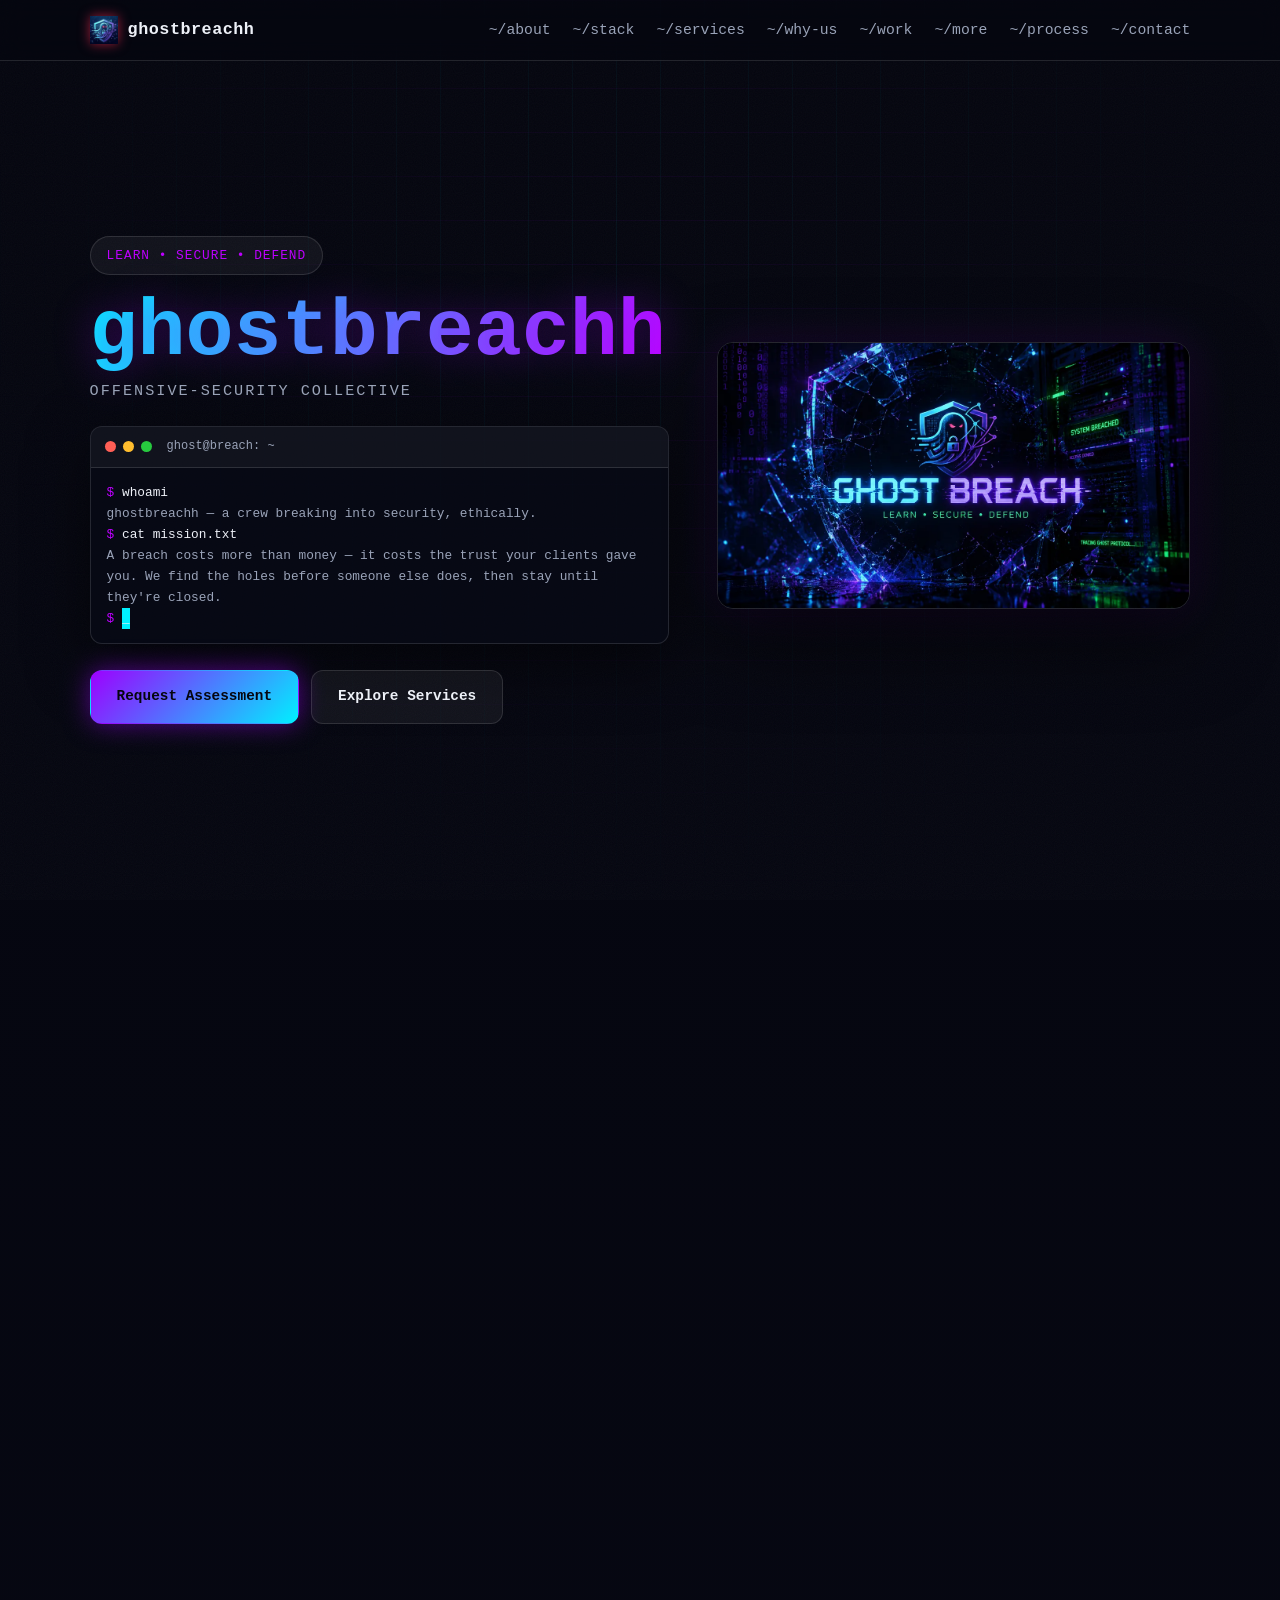
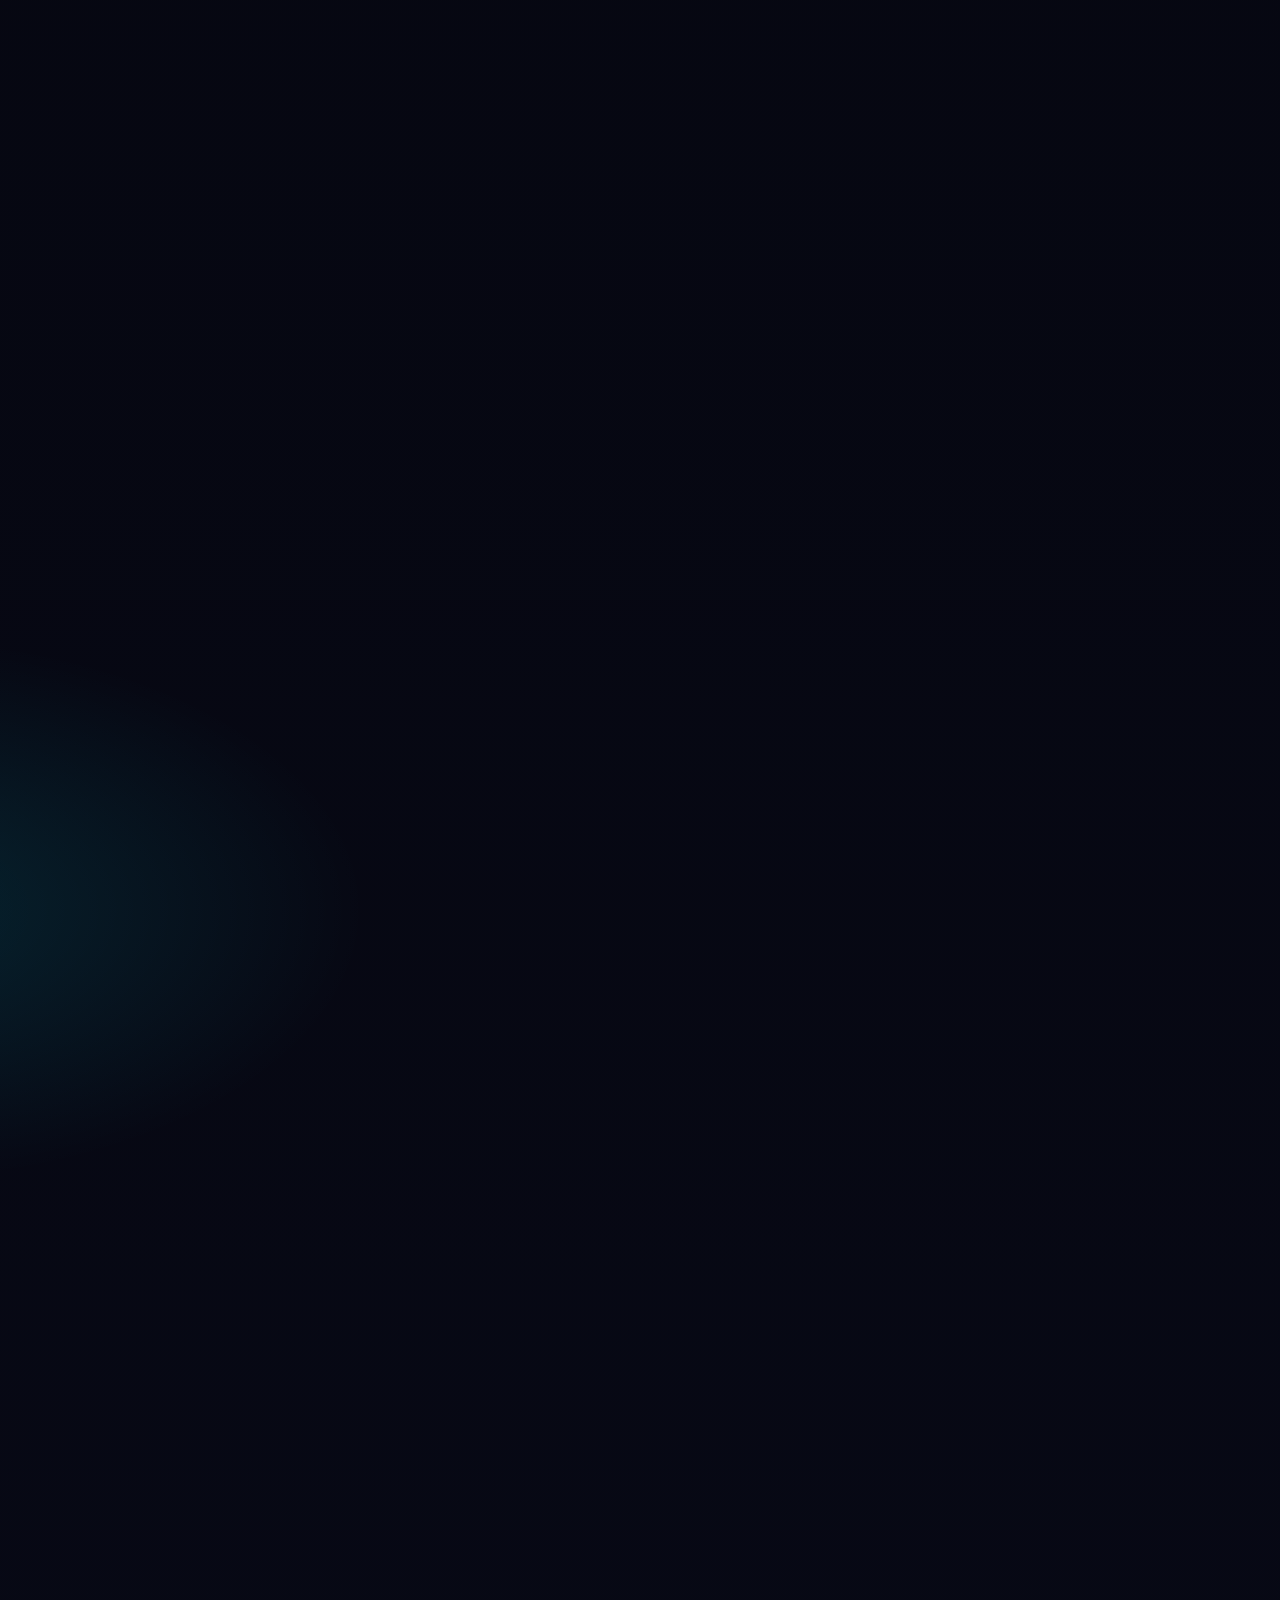
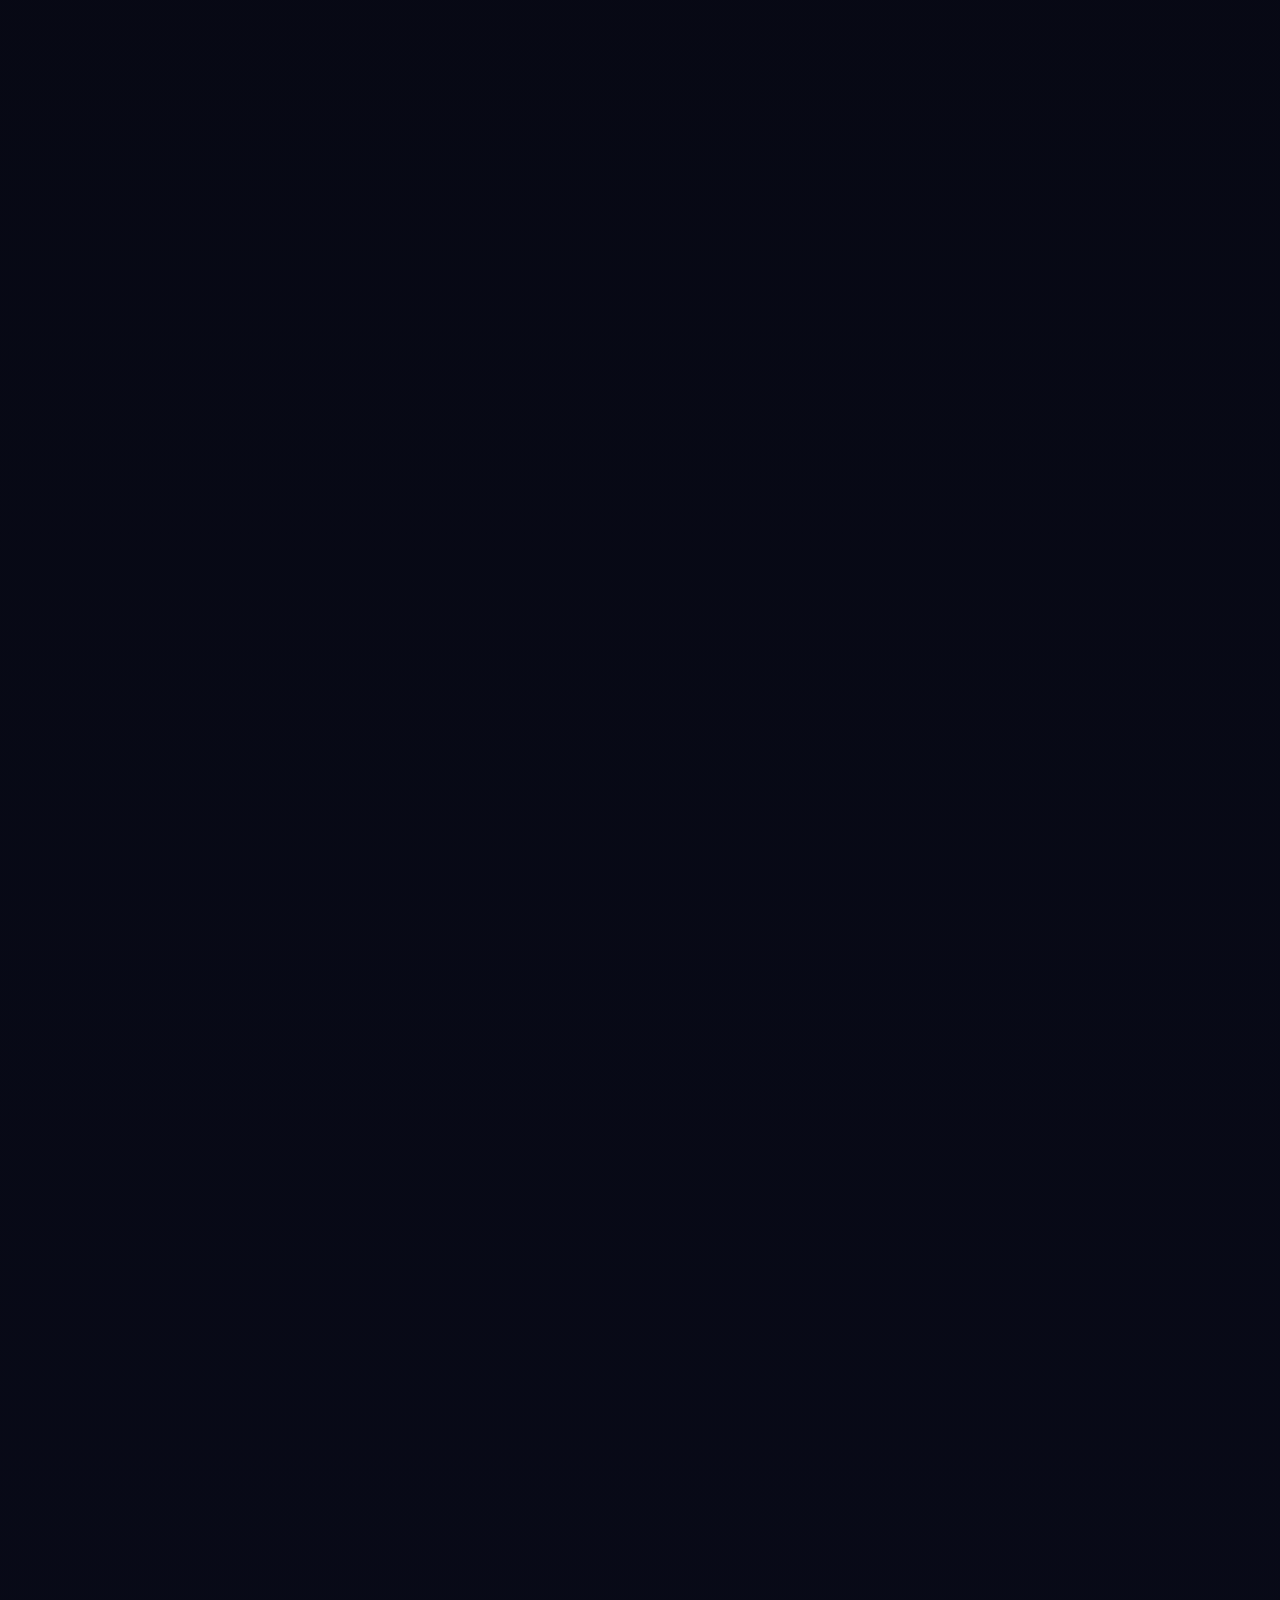
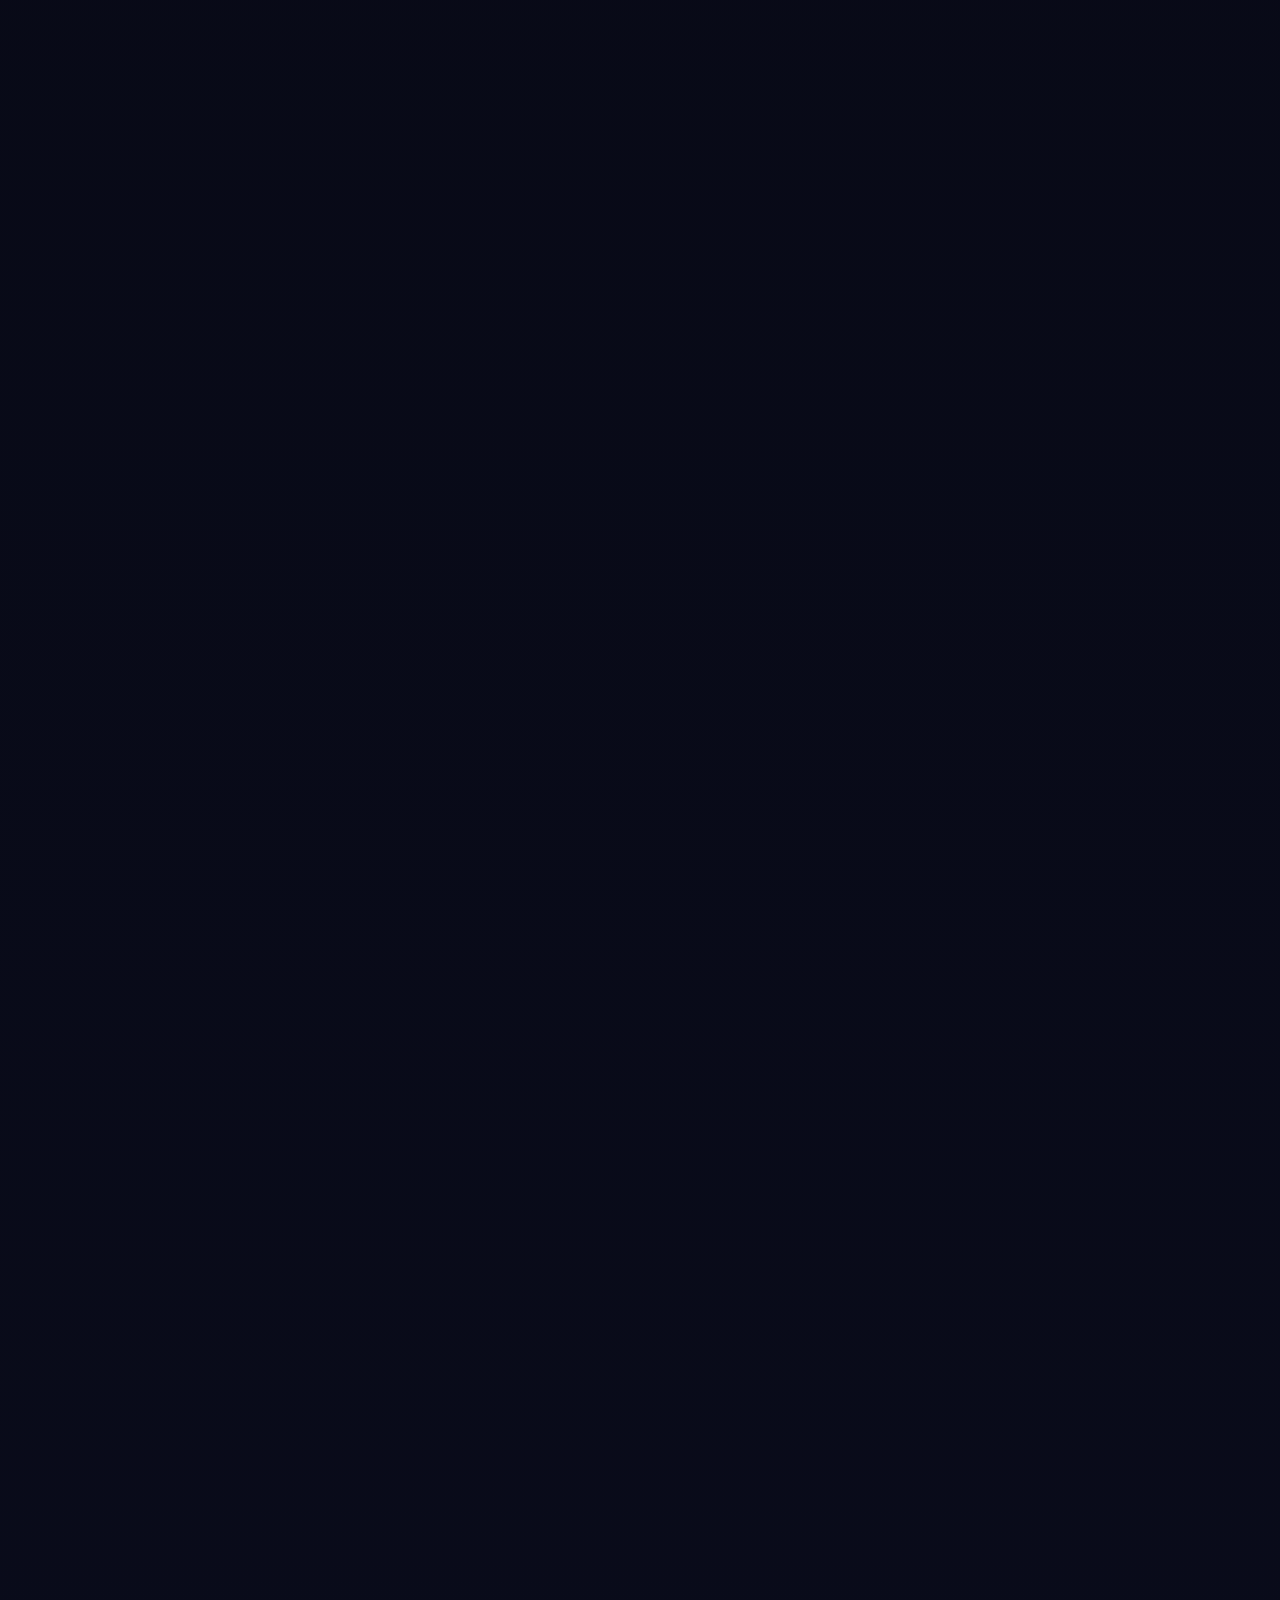
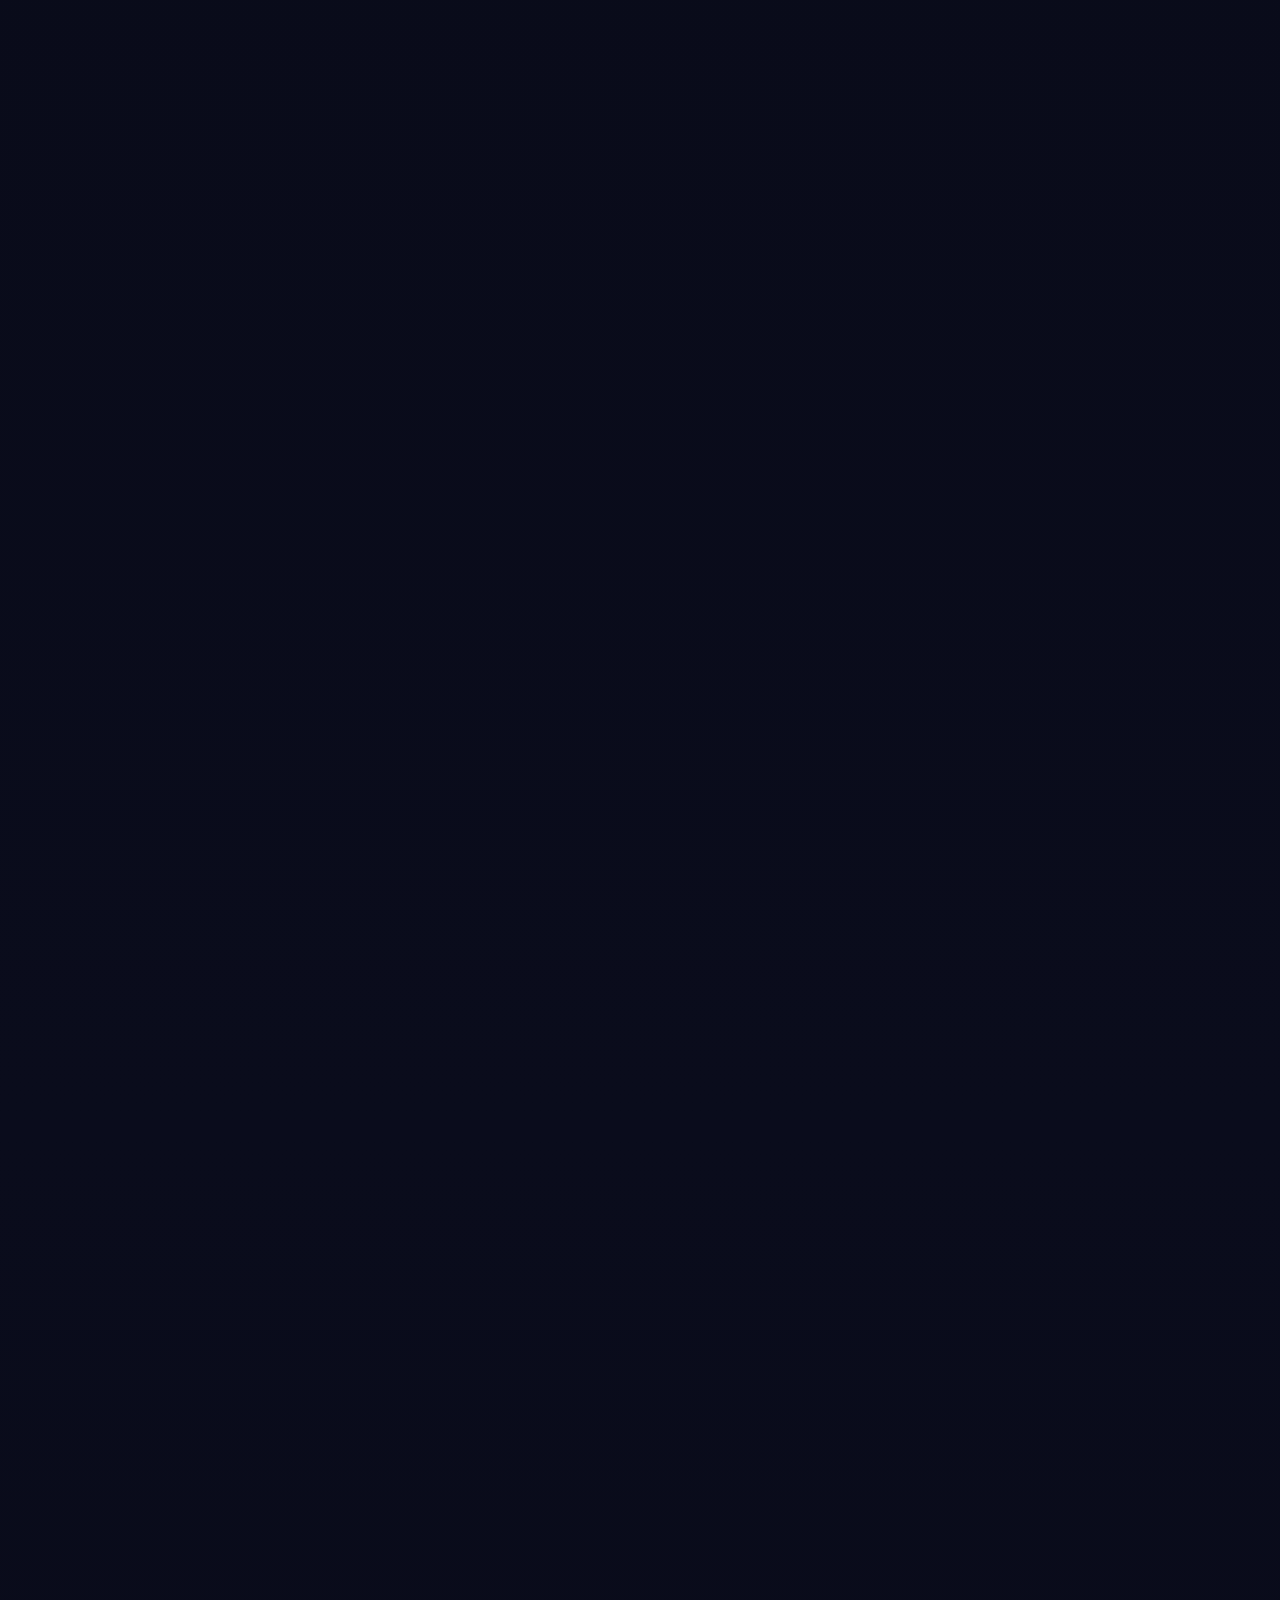
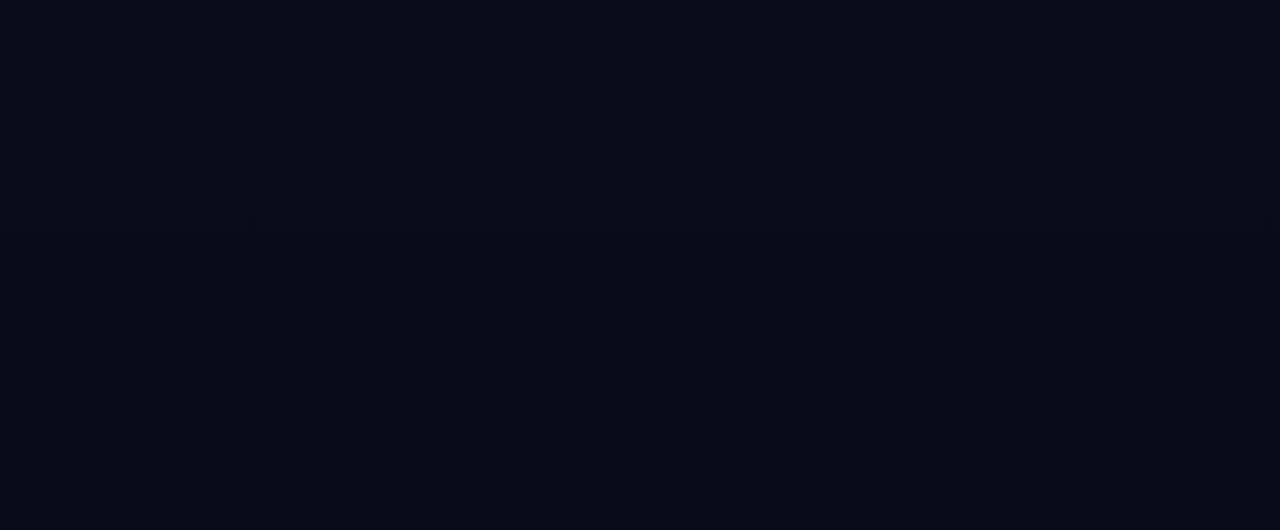
==== commit 6f19ebaf: "Whole-site review: balance 4-card sections (why-us/also-available/process/stats) into clean 4-across" ====
--- a/index.html
+++ b/index.html
@@ -309,7 +309,7 @@
         <p class="section-kicker">/* ~/stats */</p>
         <h2 class="section-title reveal">by the numbers</h2>
 
-        <div class="grid stats-grid">
+        <div class="grid stats-grid grid--4">
             <div class="glass-card reveal">
                 <h3 data-counter="10">0</h3>
                 <p>Projects &amp; Labs</p>
@@ -337,7 +337,7 @@
             Big firms find your flaws, hand you a PDF, and leave. We're built differently.
         </p>
 
-        <div class="grid">
+        <div class="grid grid--4">
             <article class="tilt-card reveal" tabindex="0">
                 <div class="card-content">
                     <h3>We stay</h3>
@@ -429,7 +429,7 @@
             Beyond the core engagements, we offer specialized work — the kind bigger firms either can't or won't do.
         </p>
 
-        <div class="grid">
+        <div class="grid grid--4">
             <article class="tilt-card reveal" tabindex="0">
                 <div class="card-content">
                     <div class="card-icon">🧬</div>
@@ -480,7 +480,7 @@
             A calm, predictable path — no mystery, no jargon.
         </p>
 
-        <div class="grid">
+        <div class="grid grid--4">
             <article class="tilt-card reveal" tabindex="0">
                 <div class="card-content">
                     <div class="card-icon">1️⃣</div>
--- a/style.css
+++ b/style.css
@@ -198,6 +198,11 @@
 
 /* ============ GRIDS ============ */
 .grid{ display:grid; grid-template-columns:repeat(auto-fit,minmax(260px,1fr)); gap:22px; }
+/* Balanced 4-up: 4 across on desktop, 2x2 on tablet, 1 on phone.
+   Avoids the lonely 3+1 wrap on 4-card sections at wide widths. */
+.grid--4{ grid-template-columns:repeat(4,1fr); }
+@media (max-width:1024px){ .grid--4{ grid-template-columns:repeat(2,1fr); } }
+@media (max-width:480px){ .grid--4{ grid-template-columns:1fr; } }
 .stats-grid{ margin-top:20px; }
 .stats-grid h3{
     font-family:var(--mono); font-size:2.4rem; font-weight:800;
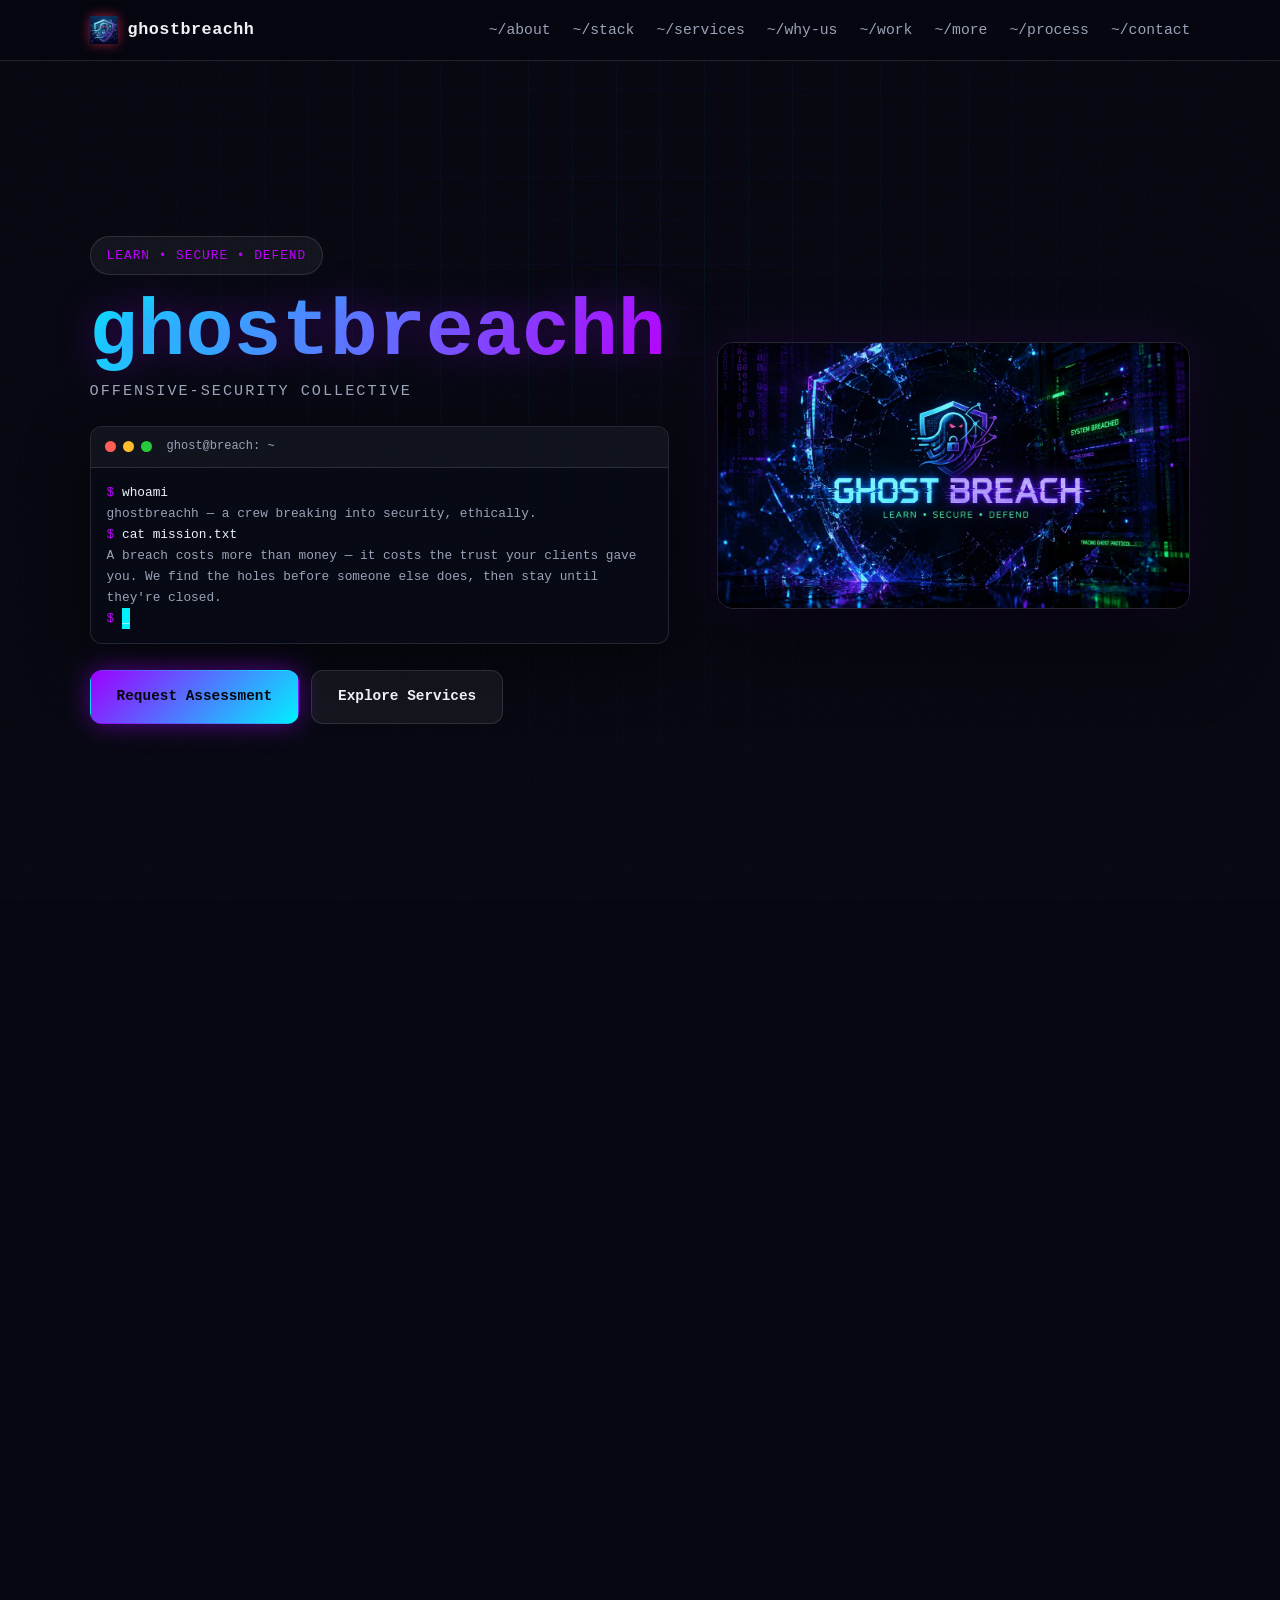
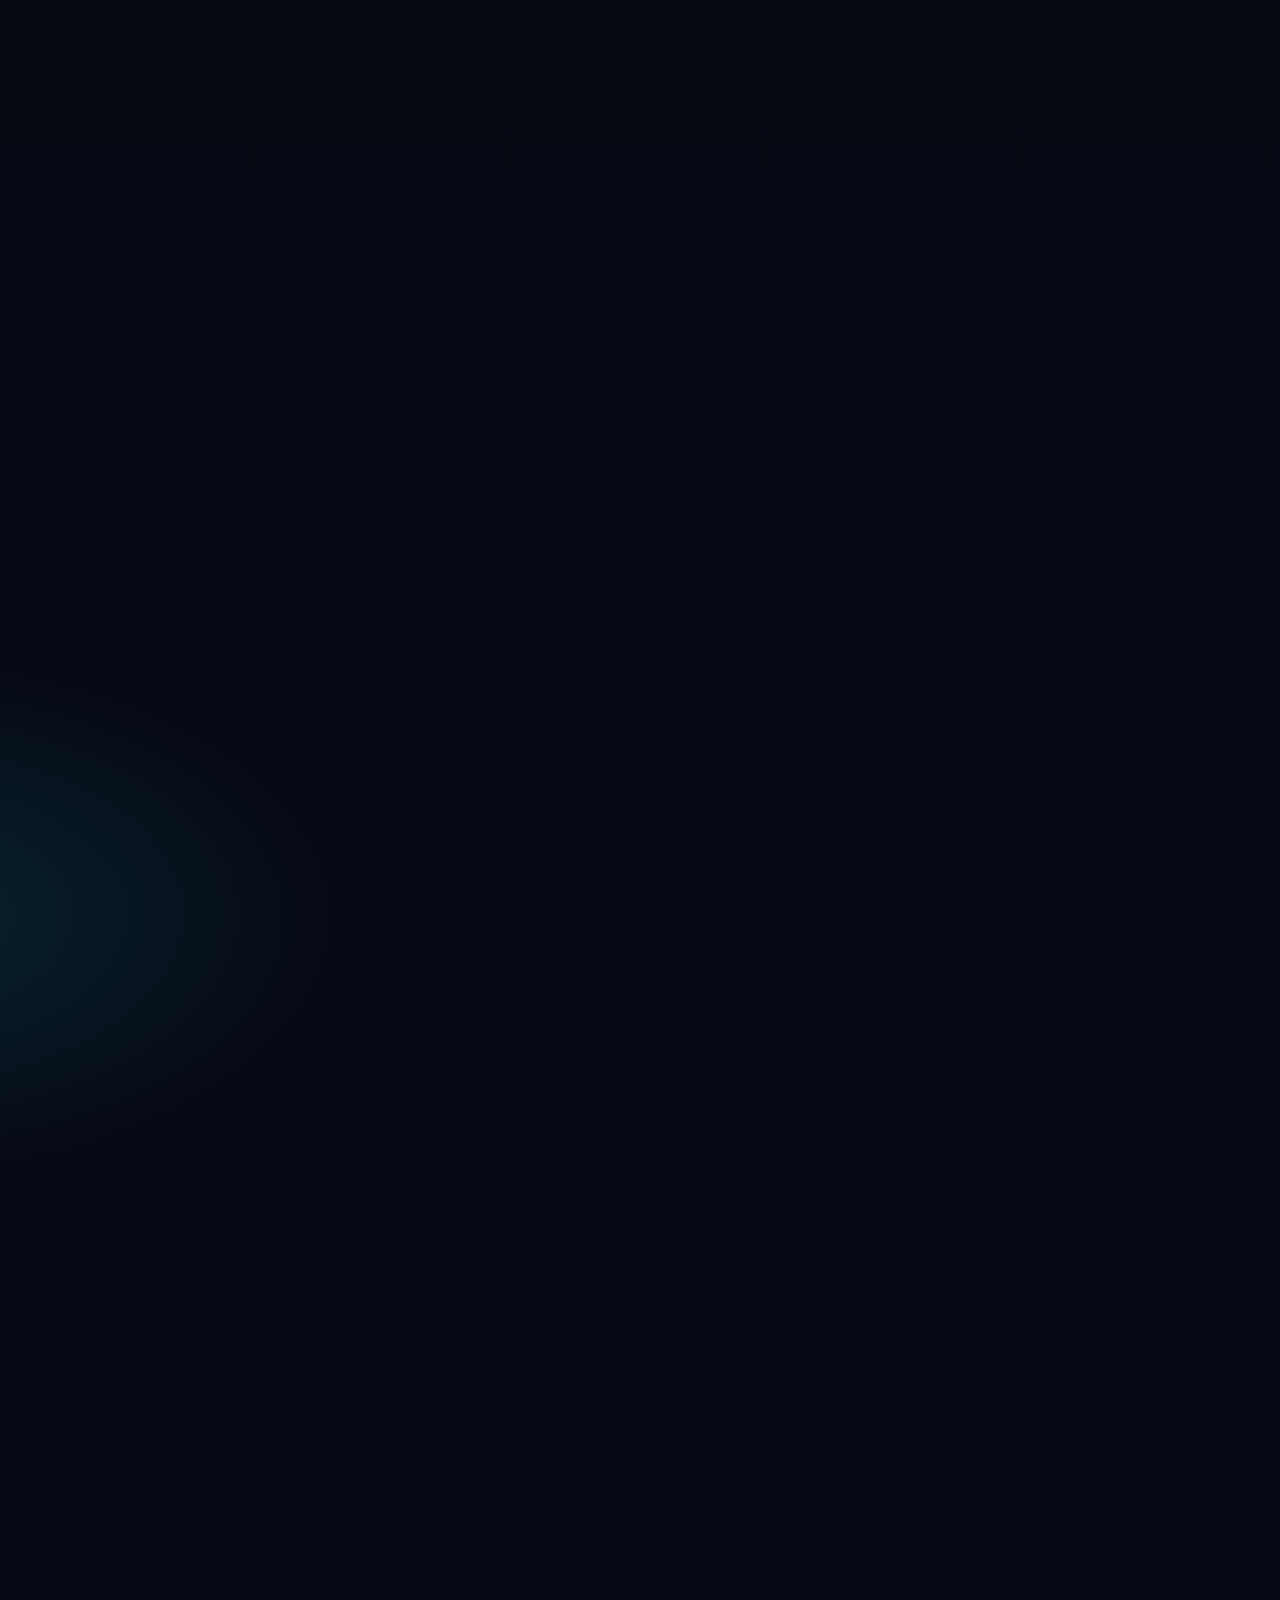
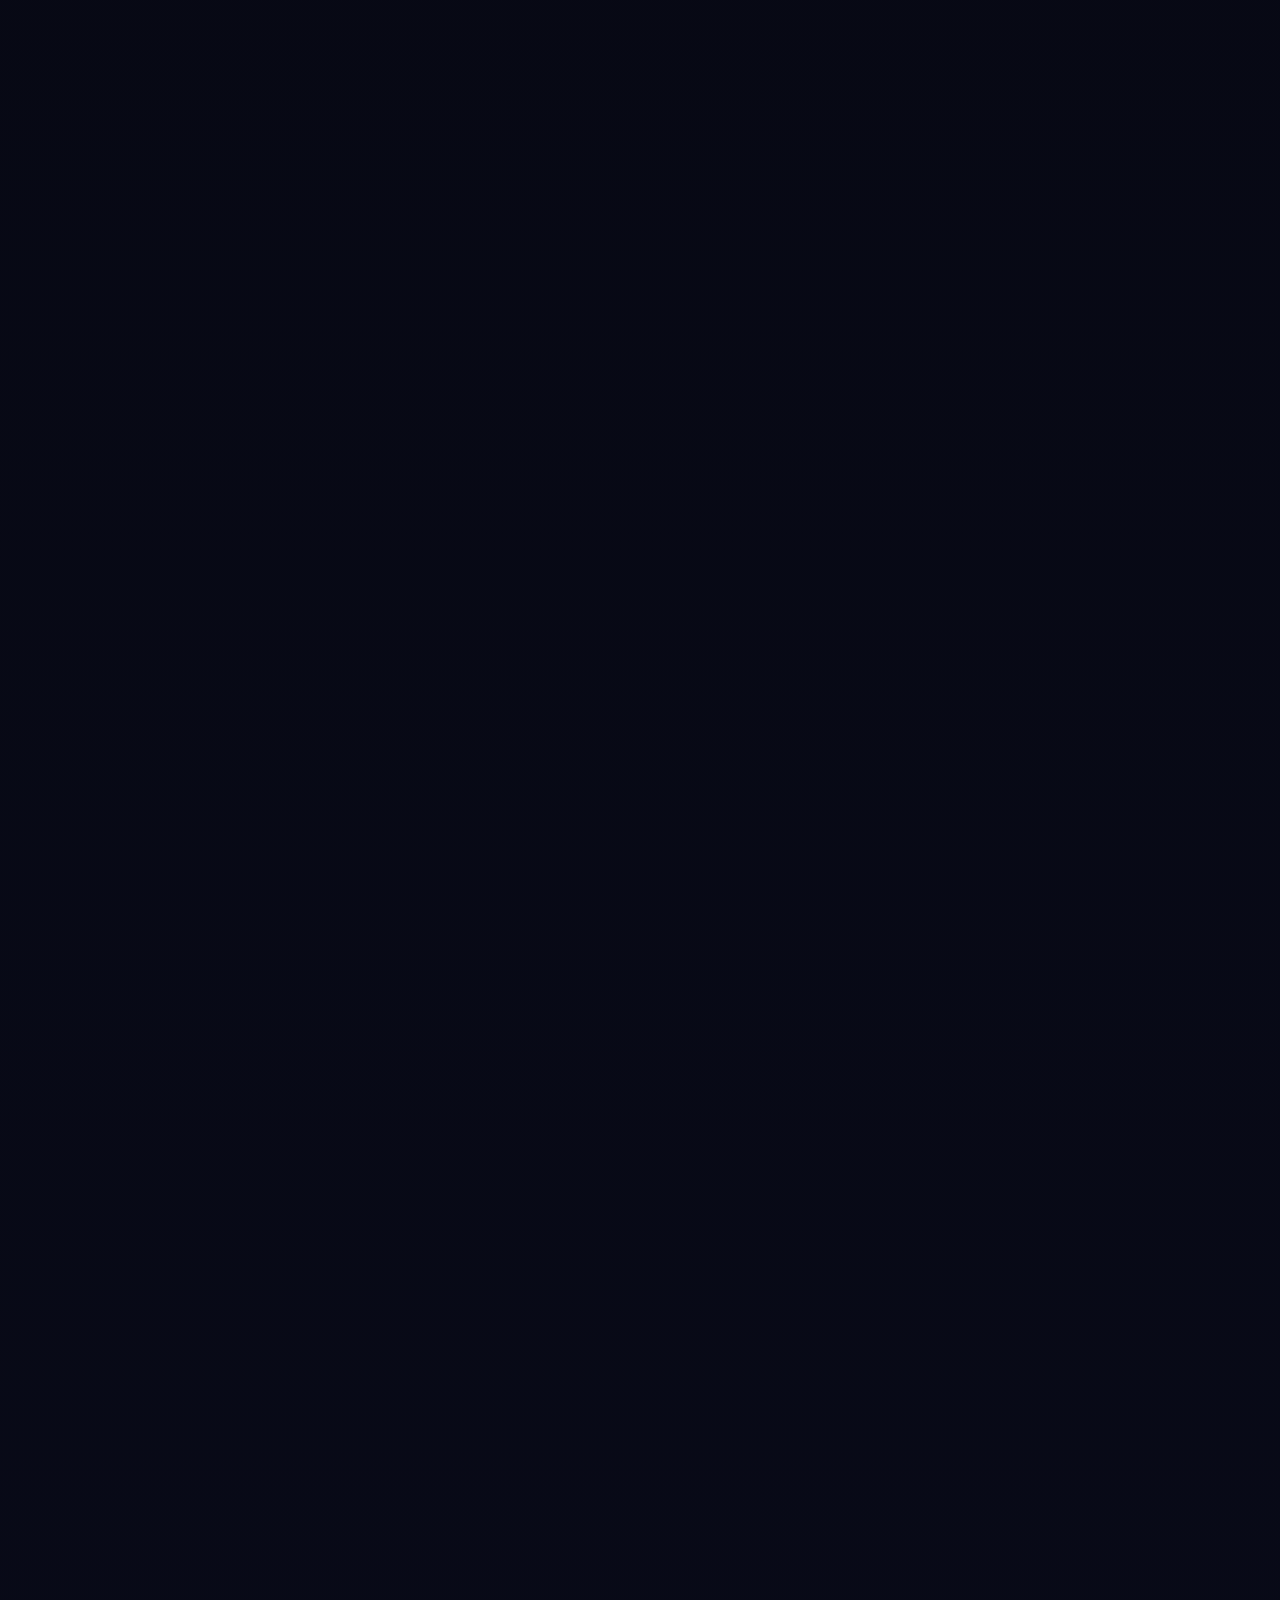
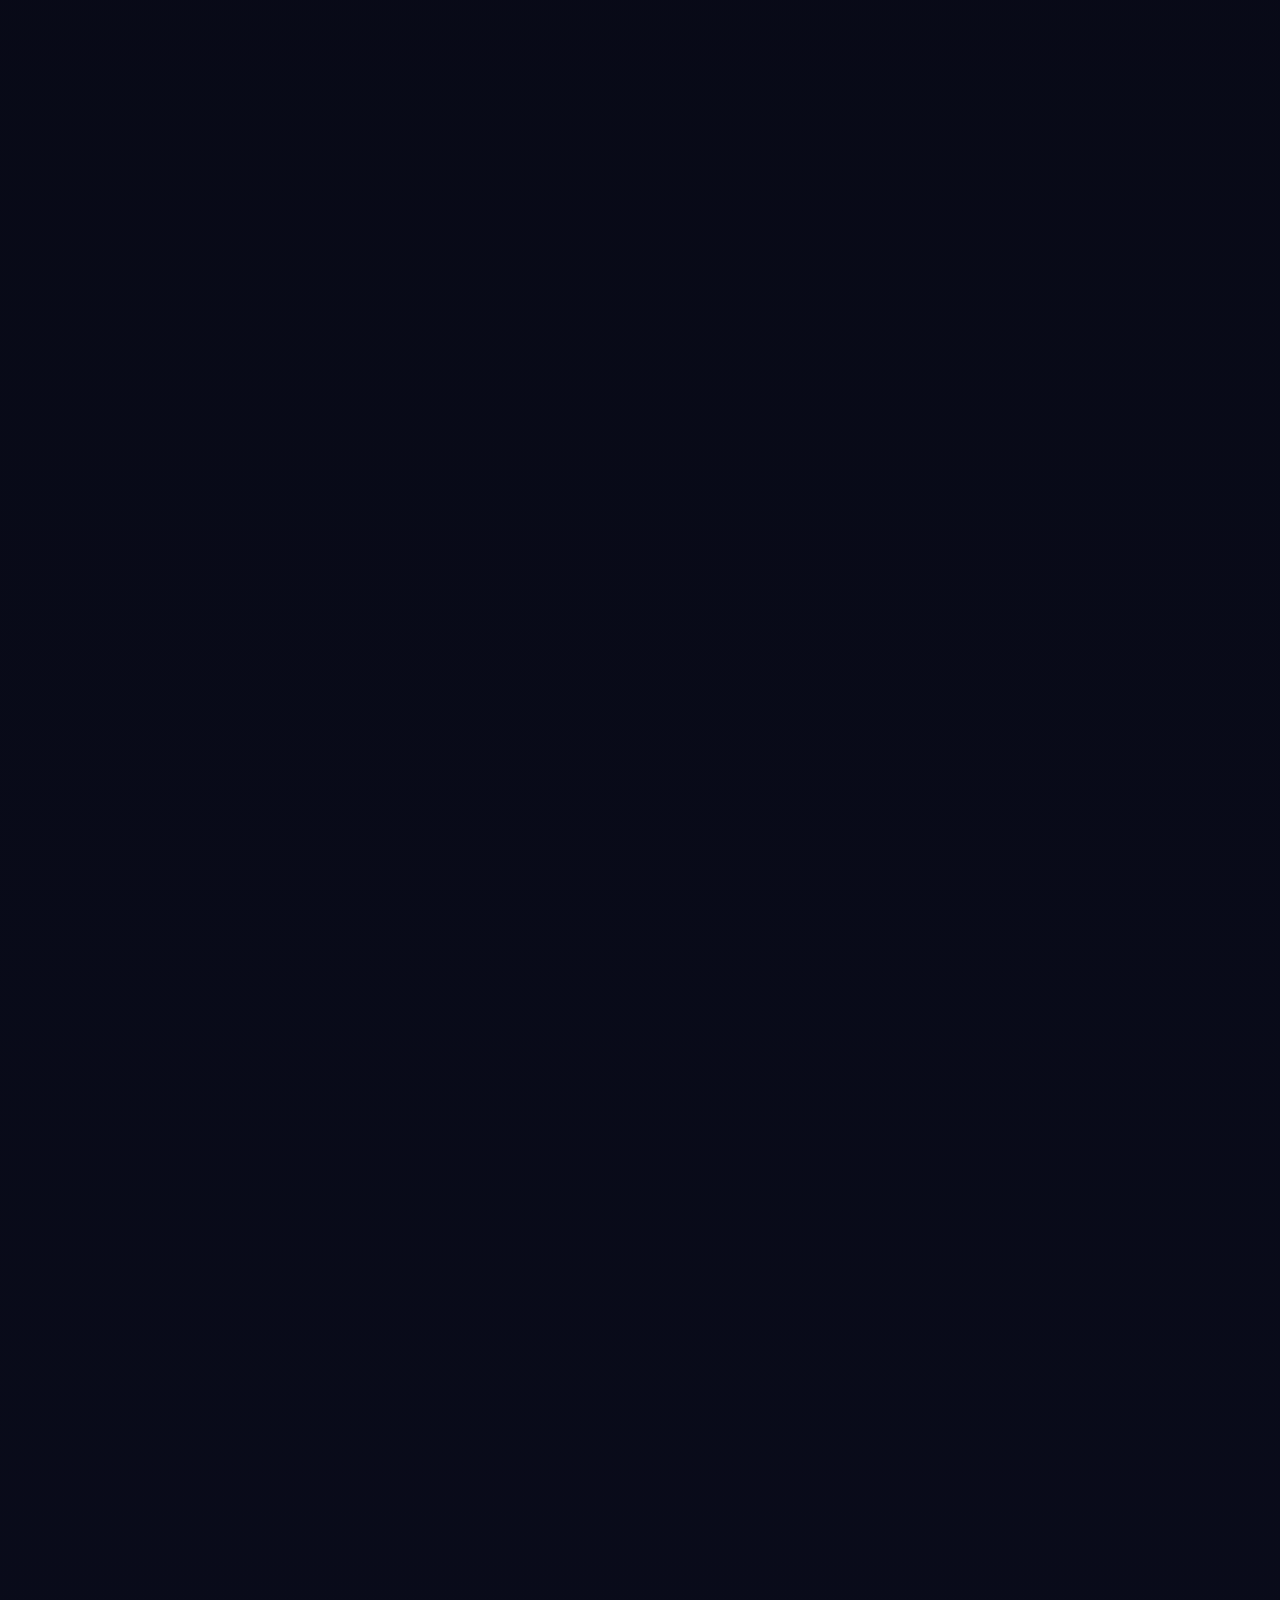
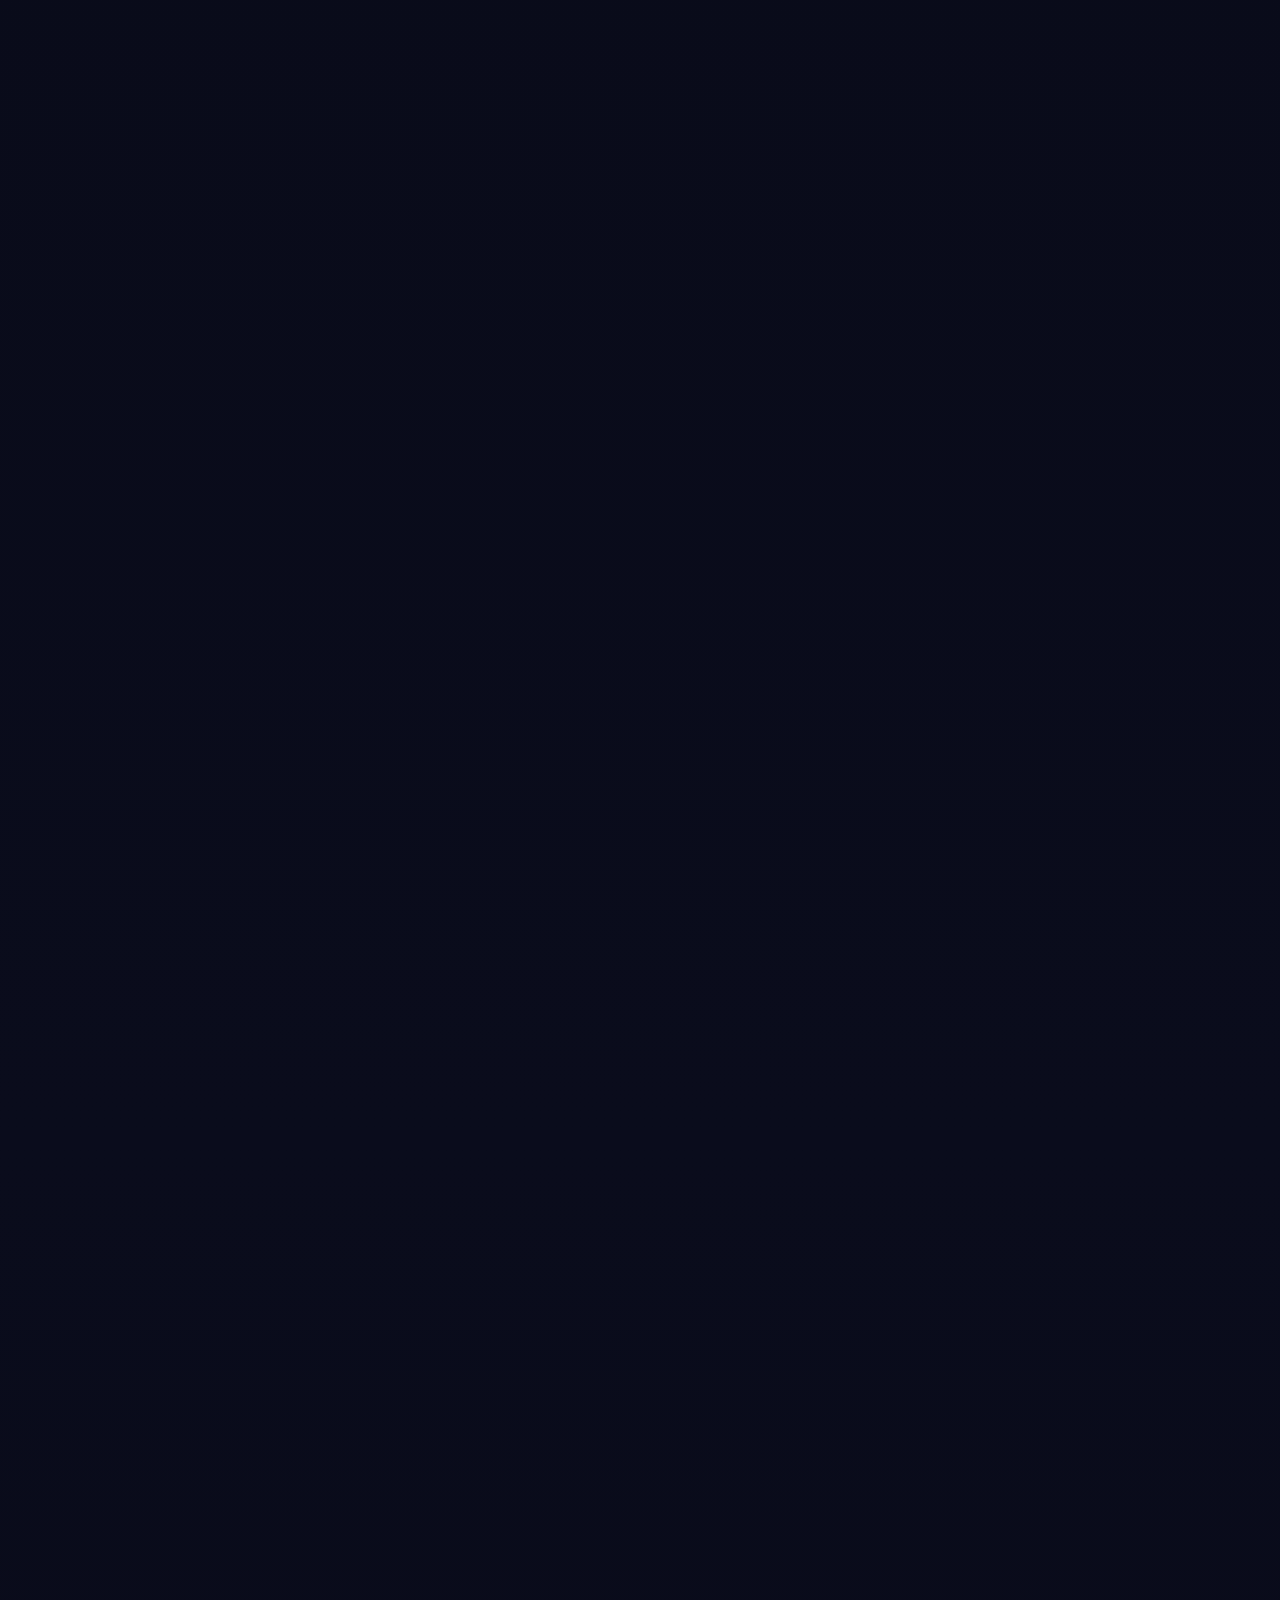
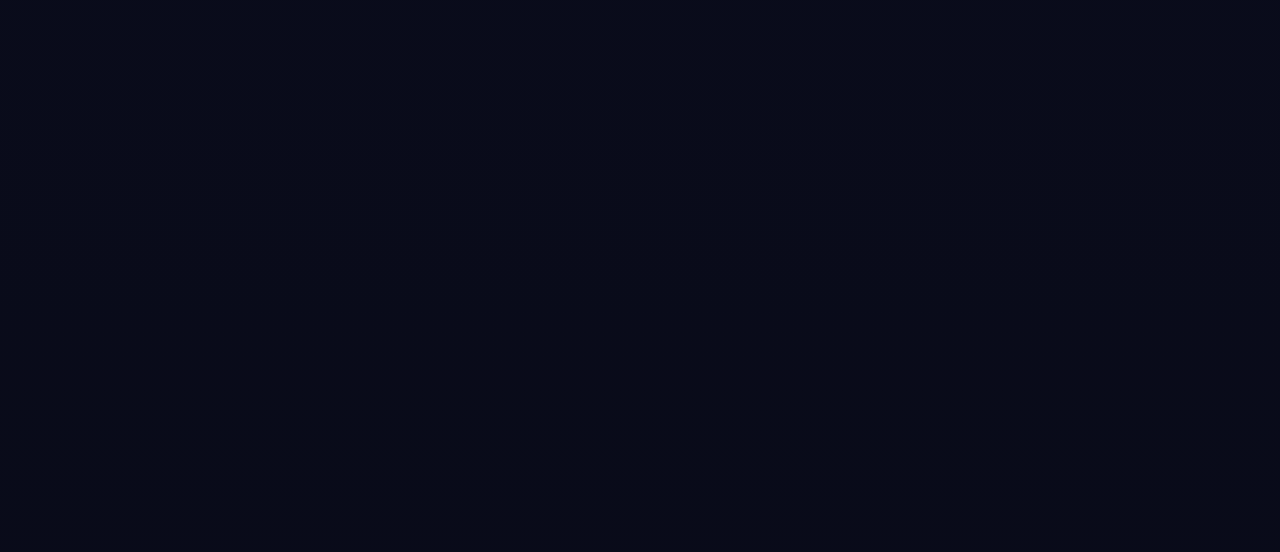
==== commit da3eea83: "Fix by-the-numbers: 100+ Labs Cleared (matches why-us + work copy), 10+ Projects & Case Studies, 300" ====
--- a/index.html
+++ b/index.html
@@ -312,19 +312,19 @@
         <div class="grid stats-grid grid--4">
             <div class="glass-card reveal">
                 <h3 data-counter="10">0</h3>
-                <p>Projects &amp; Labs</p>
+                <p>Projects &amp; Case Studies</p>
             </div>
             <div class="glass-card reveal">
-                <h3 data-counter="30">0</h3>
-                <p>Labs Completed</p>
+                <h3 data-counter="100">0</h3>
+                <p>Labs Cleared</p>
             </div>
             <div class="glass-card reveal">
                 <h3 data-counter="300">0</h3>
                 <p>Research Hours</p>
             </div>
             <div class="glass-card reveal">
-                <h3 data-counter="12">0</h3>
-                <p>Technical Skills</p>
+                <h3 data-counter="10">0</h3>
+                <p>Core Skills</p>
             </div>
         </div>
     </section>
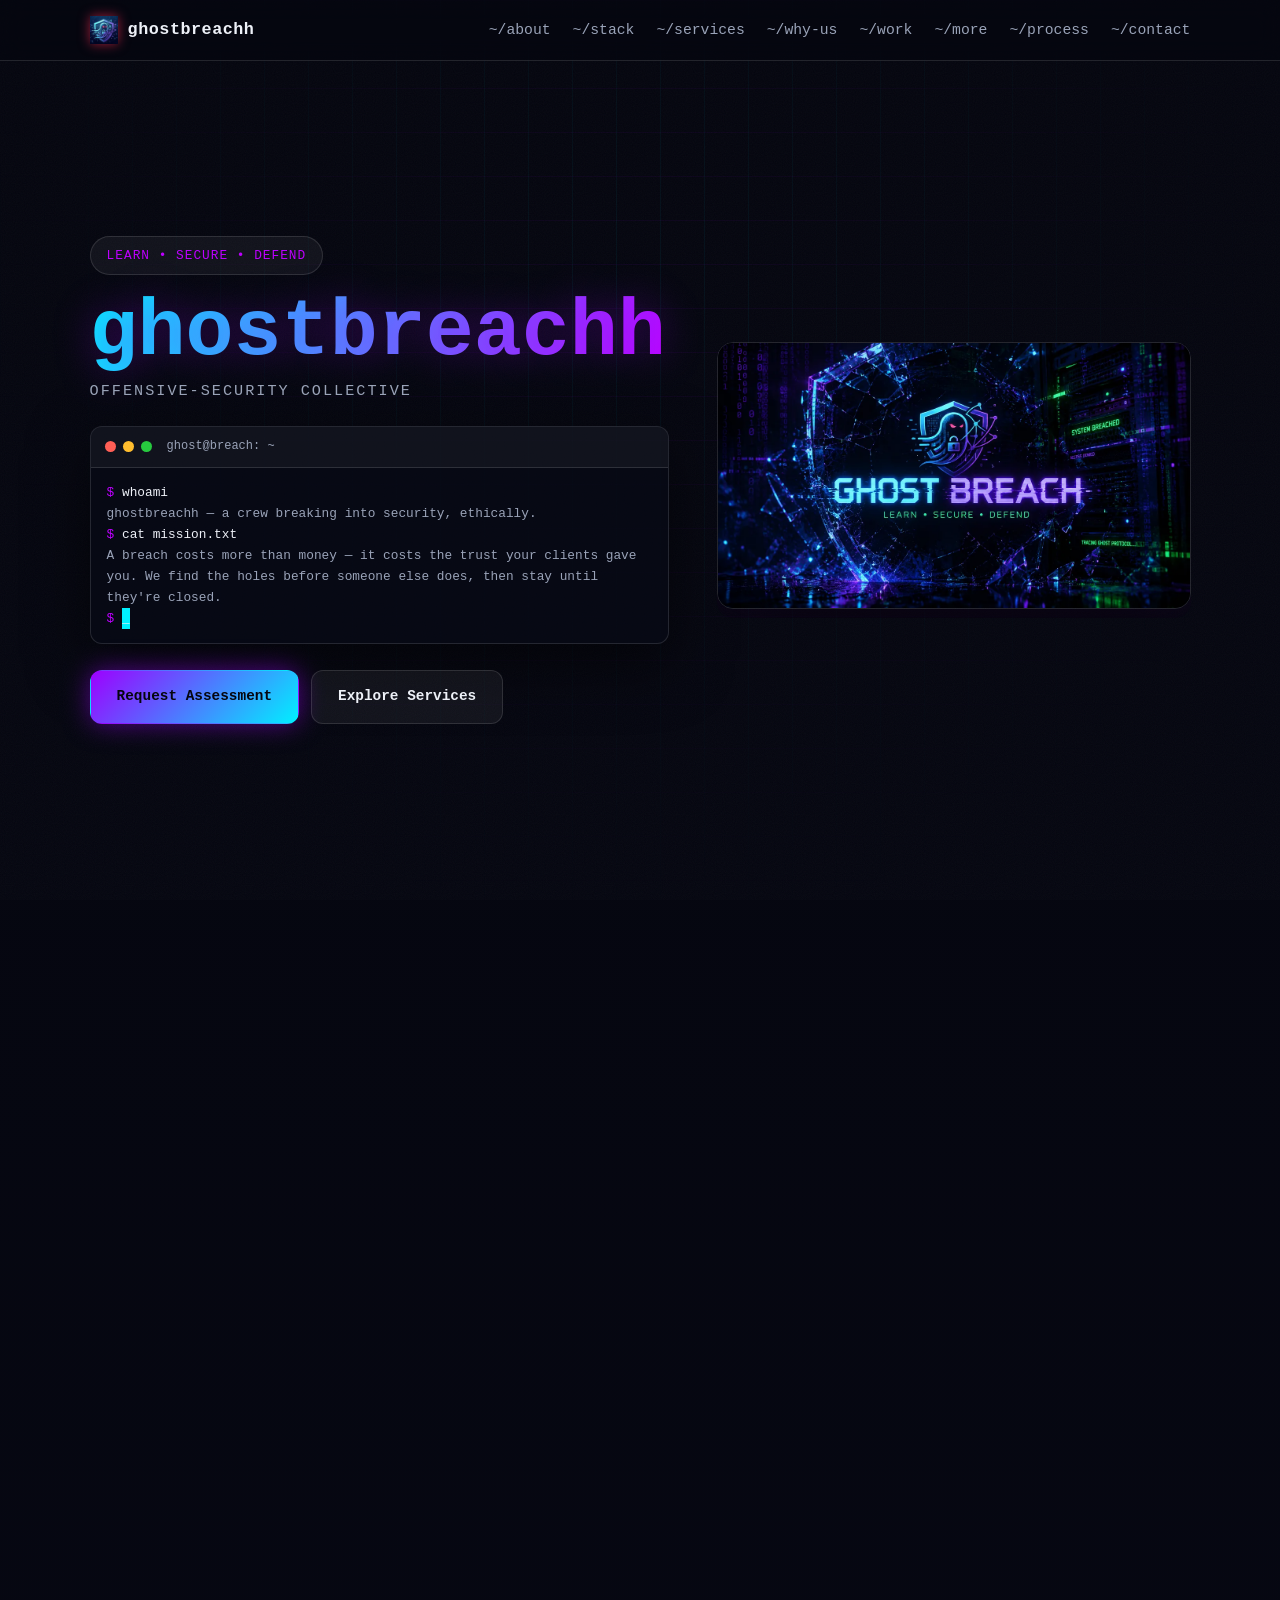
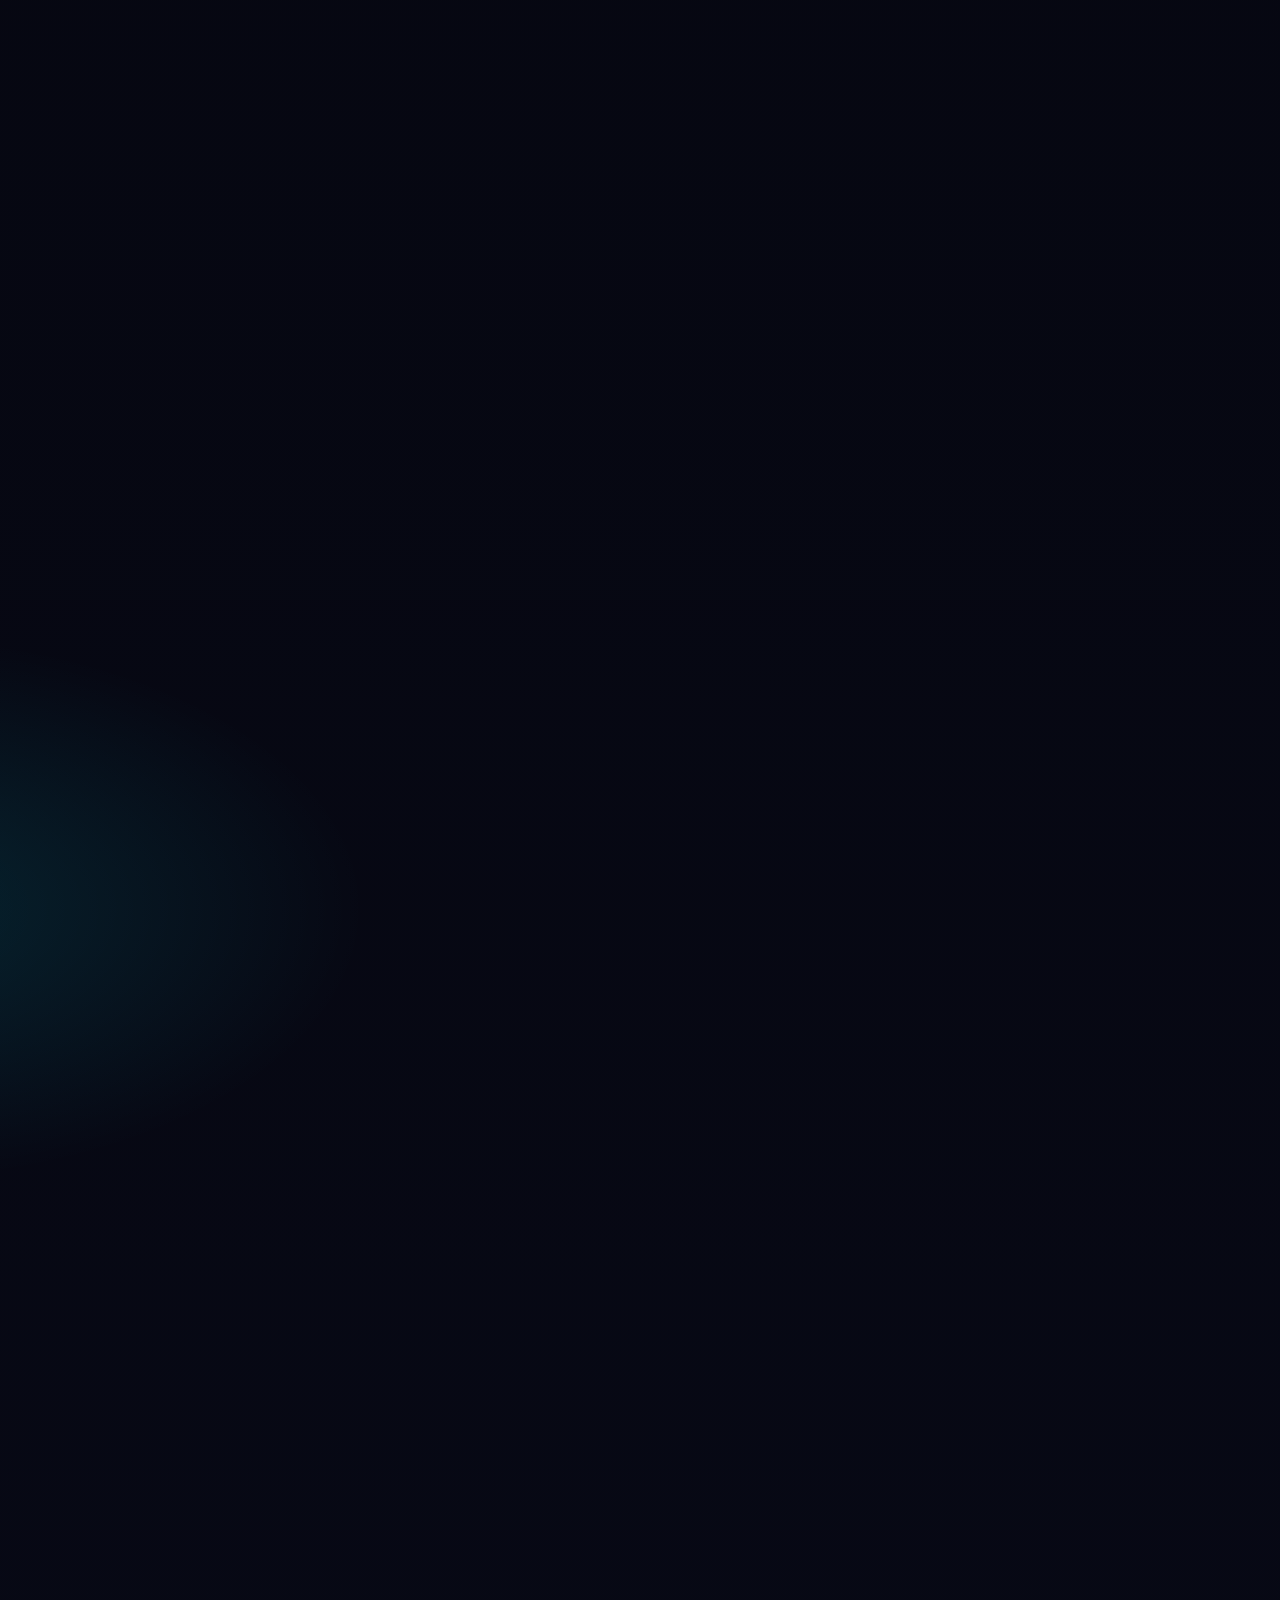
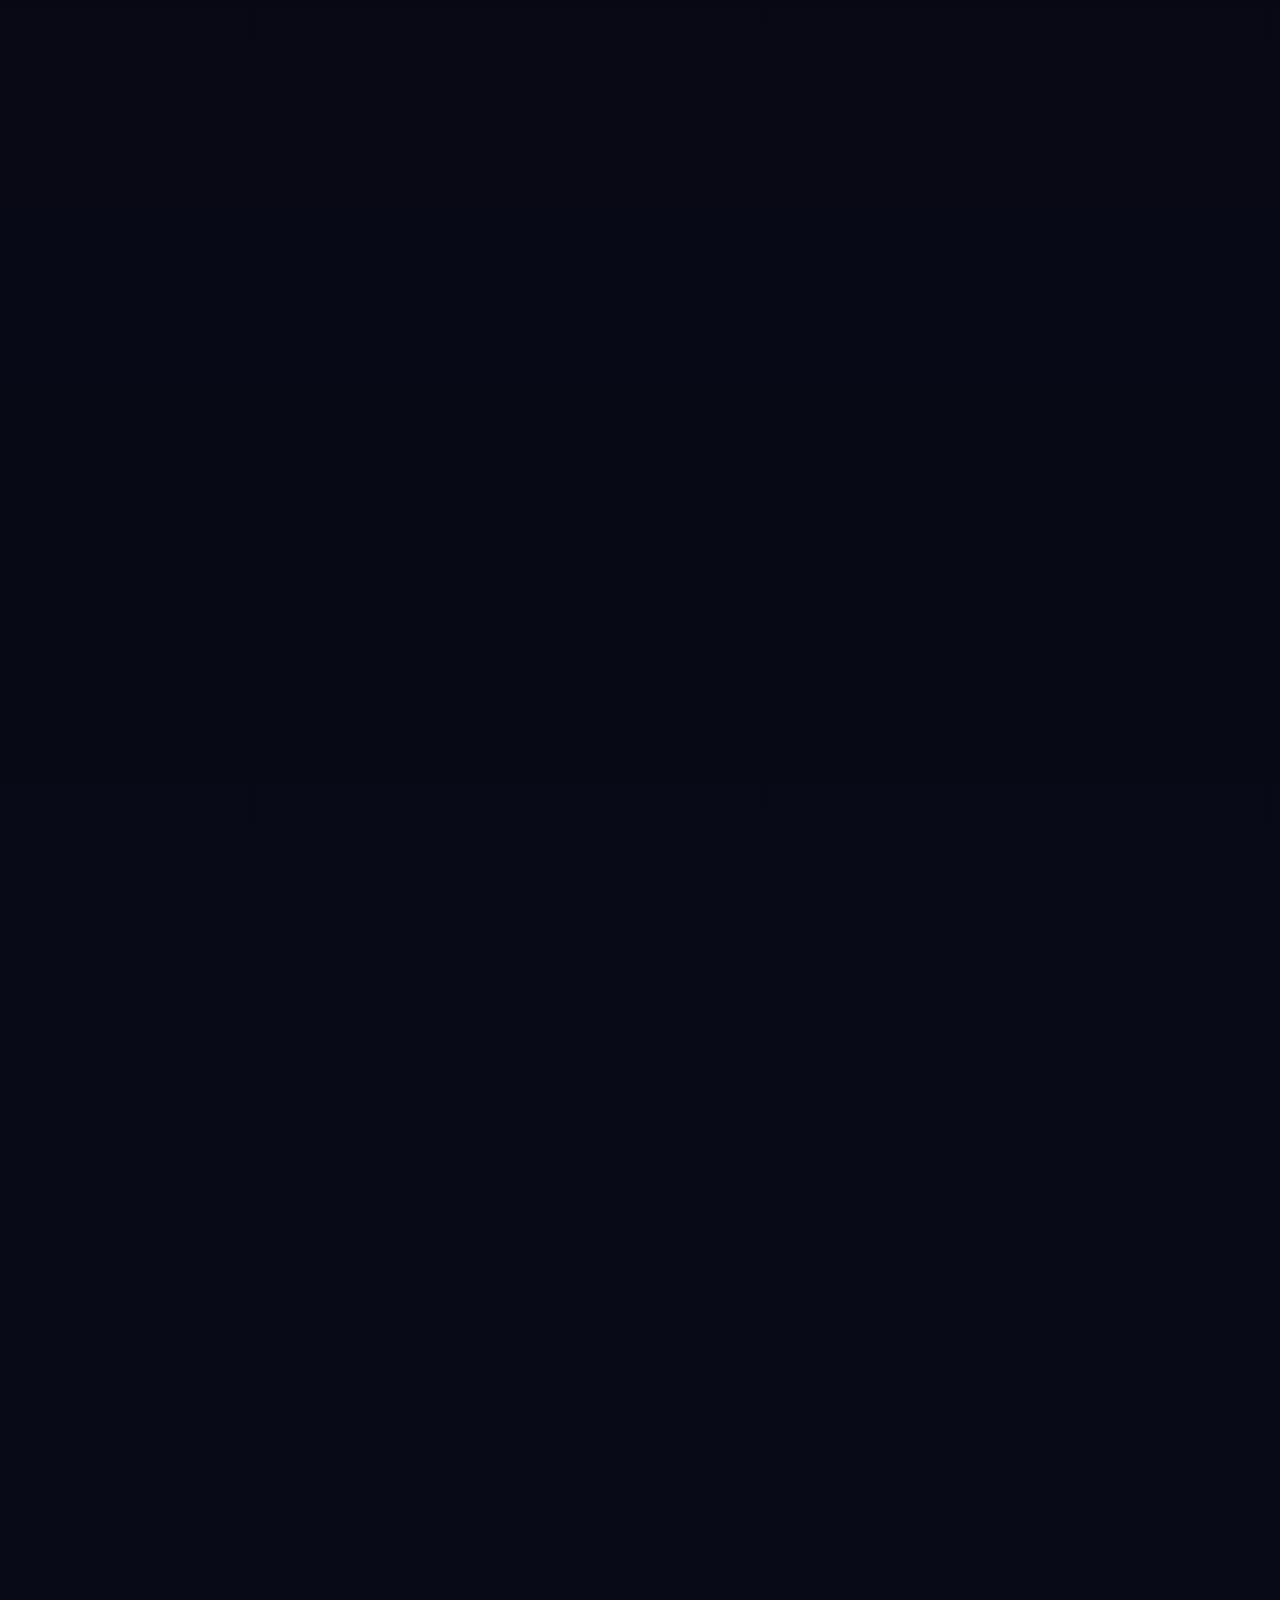
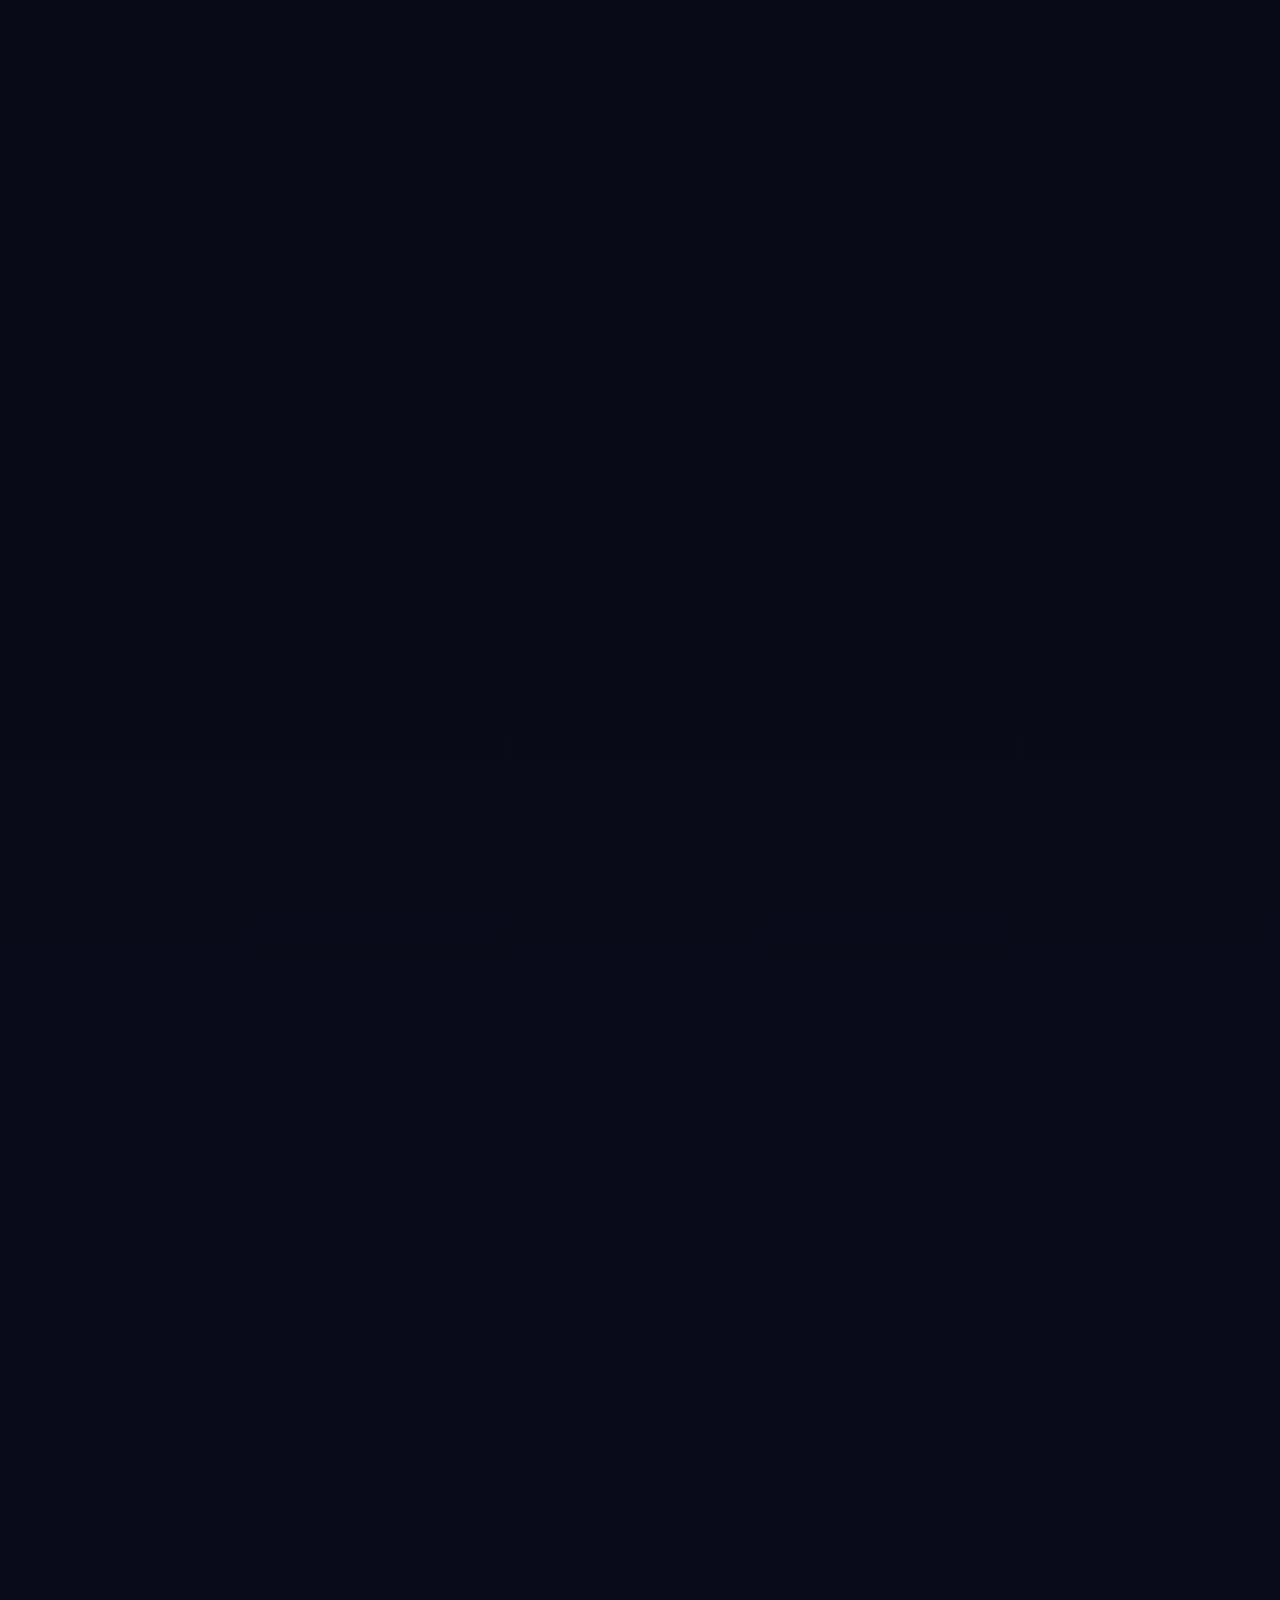
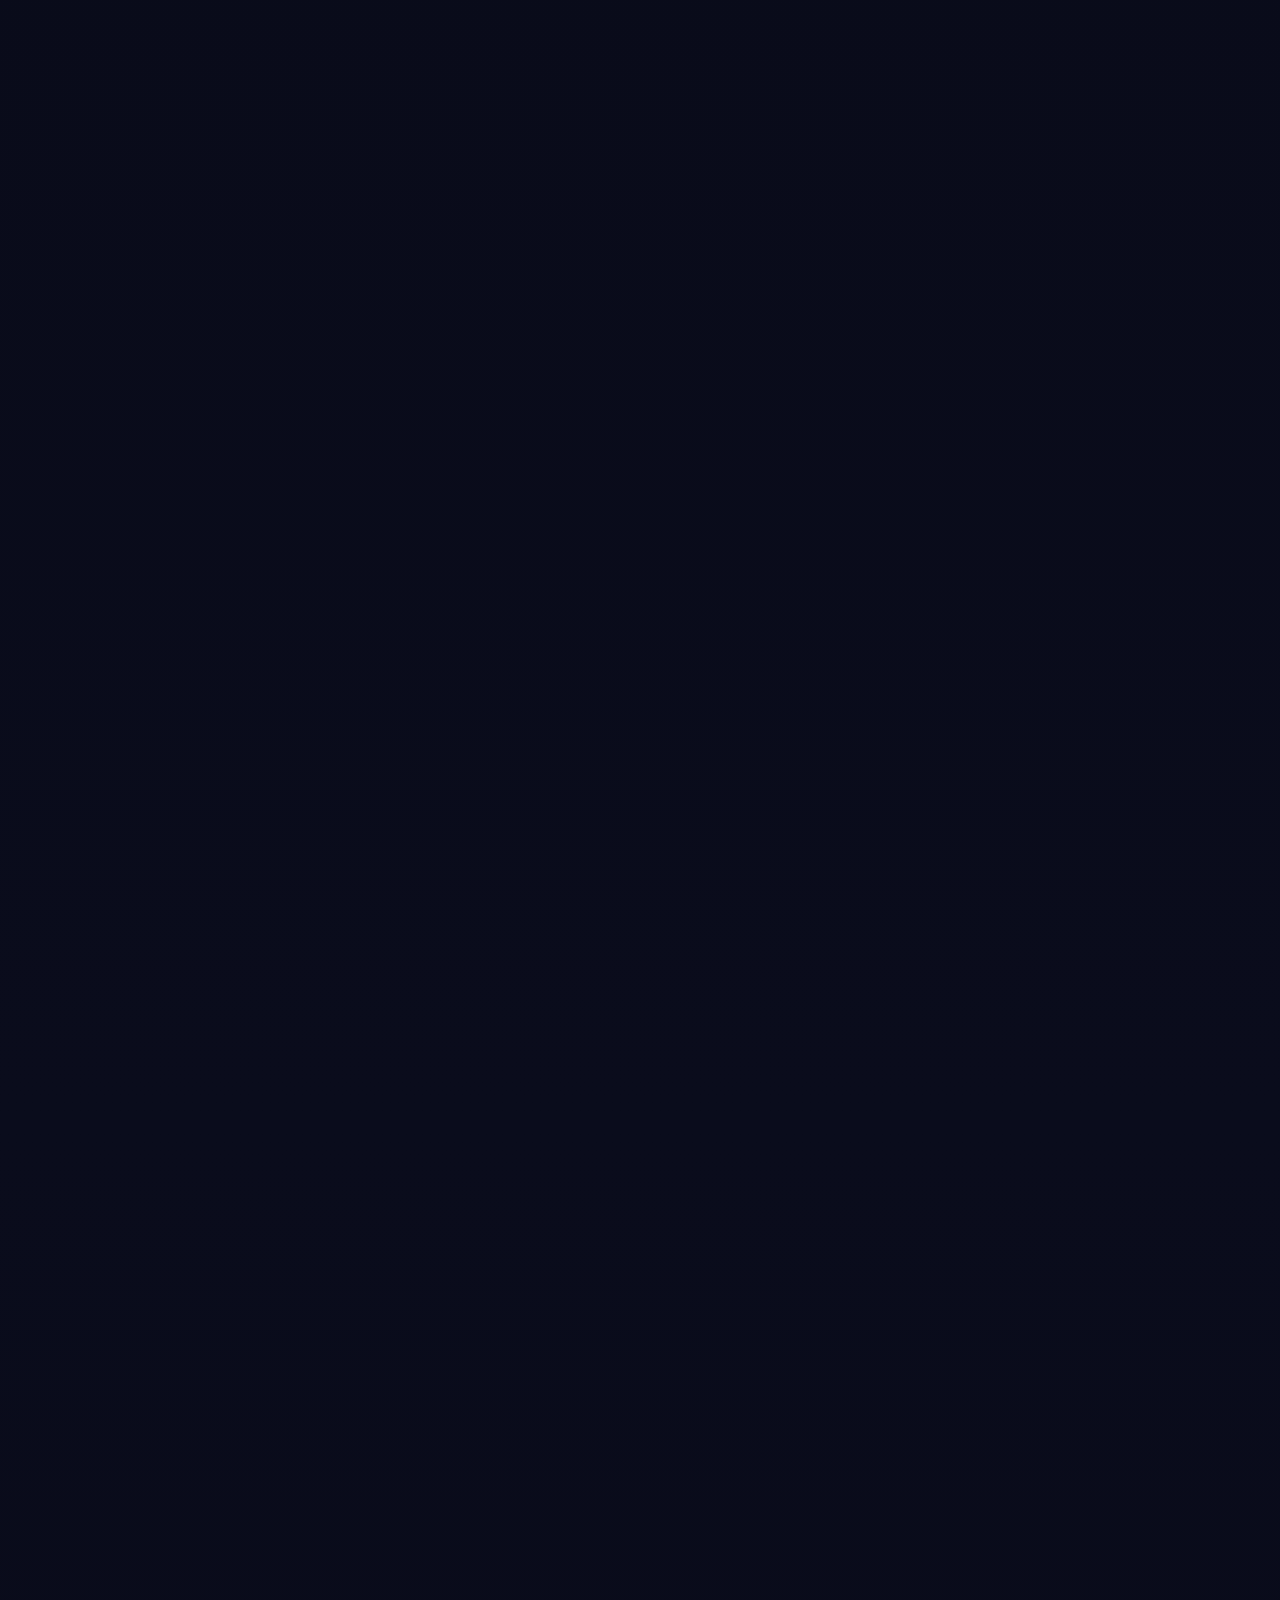
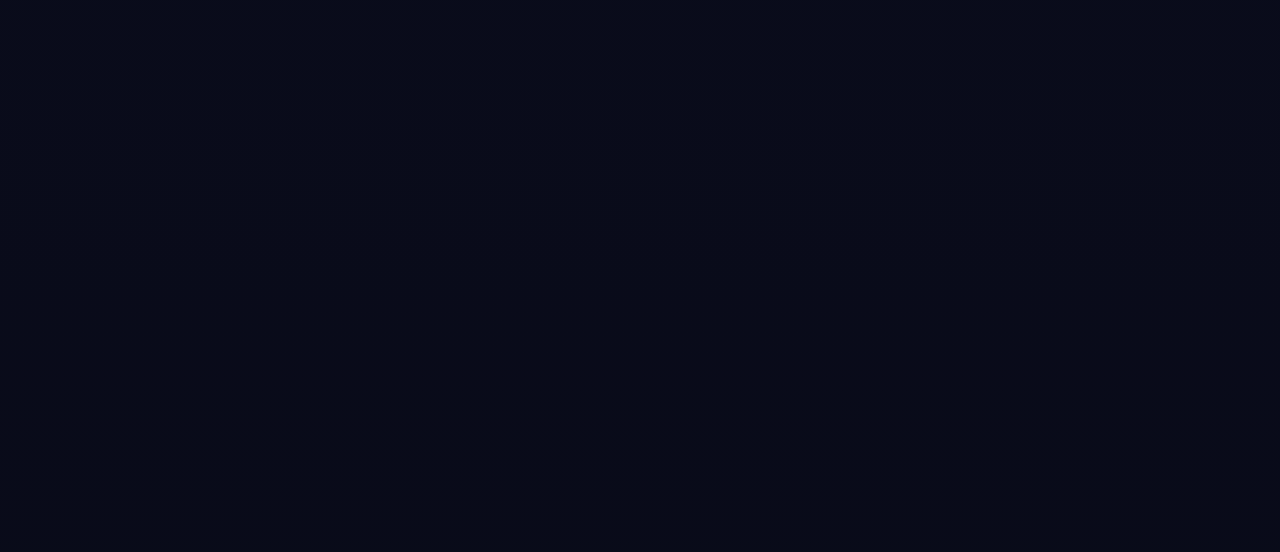
==== commit bc229f42: "Improve our-stack (de-dupe Custom Tooling -> Cloud & API Security; sharpen Vuln Triage + Web App Exp" ====
--- a/index.html
+++ b/index.html
@@ -110,10 +110,12 @@
                 </div>
             </div>
 
-            <!-- RIGHT: your banner art (now a 115KB WebP, loads fast) -->
-            <div class="hero-art">
+            <!-- RIGHT: your banner art (now a 115KB WebP, loads fast). Tilt + glare
+                 mirror the cards so the whole hero shares one motion language. -->
+            <div class="hero-art tilt-banner">
                 <img src="assets/banner.webp" alt="Ghostbreachh banner" width="1200" height="675"
                     decoding="async" fetchpriority="high">
+                <div class="card-glare banner-glare" aria-hidden="true"></div>
             </div>
         </div>
     </section>
@@ -199,9 +201,9 @@
             <article class="tilt-card reveal" tabindex="0">
                 <div class="card-content">
                     <div class="card-icon">⚠️</div>
-                    <h3>Vulnerability Management</h3>
+                    <h3>Threat &amp; Vuln Triage</h3>
                     <p>Prioritized findings ranked by real business risk — not a 200-page dump of noise.</p>
-                    <span class="card-tag">Assessment</span>
+                    <span class="card-tag">Triage</span>
                 </div>
                 <div class="card-glare" aria-hidden="true"></div>
             </article>
@@ -239,7 +241,7 @@
             <article class="tilt-card reveal" tabindex="0">
                 <div class="card-content">
                     <div class="card-icon">💥</div>
-                    <h3>Web Exploitation</h3>
+                    <h3>Web App Exploitation</h3>
                     <p>Injection, auth bypass and business-logic abuse — found and proven safely.</p>
                     <span class="card-tag">Exploit</span>
                 </div>
@@ -442,10 +444,10 @@
 
             <article class="tilt-card reveal" tabindex="0">
                 <div class="card-content">
-                    <div class="card-icon">🛠️</div>
-                    <h3>Custom Tooling</h3>
-                    <p>Need a tool that doesn't exist yet? We build offensive and defensive scripts and utilities tailored to your stack.</p>
-                    <span class="card-tag">Build</span>
+                    <div class="card-icon">🔌</div>
+                    <h3>Cloud &amp; API Security</h3>
+                    <p>We assess cloud configs and APIs for broken auth, excessive exposure and business-logic flaws scattered across modern stacks.</p>
+                    <span class="card-tag">Cloud/API</span>
                 </div>
                 <div class="card-glare" aria-hidden="true"></div>
             </article>
--- a/style.css
+++ b/style.css
@@ -133,6 +133,10 @@
 .c-out{ color:var(--muted); }
 .cursor{ display:inline-block; width:8px; background:var(--cyan); animation:blink 1s steps(1) infinite; }
 
+.hero-art{
+    position:relative; overflow:hidden; border-radius:16px;
+    transform-style:preserve-3d; transition:transform .35s ease; will-change:transform;
+}
 .hero-art img{
     width:100%; height:auto; border-radius:16px;
     border:1px solid var(--border);
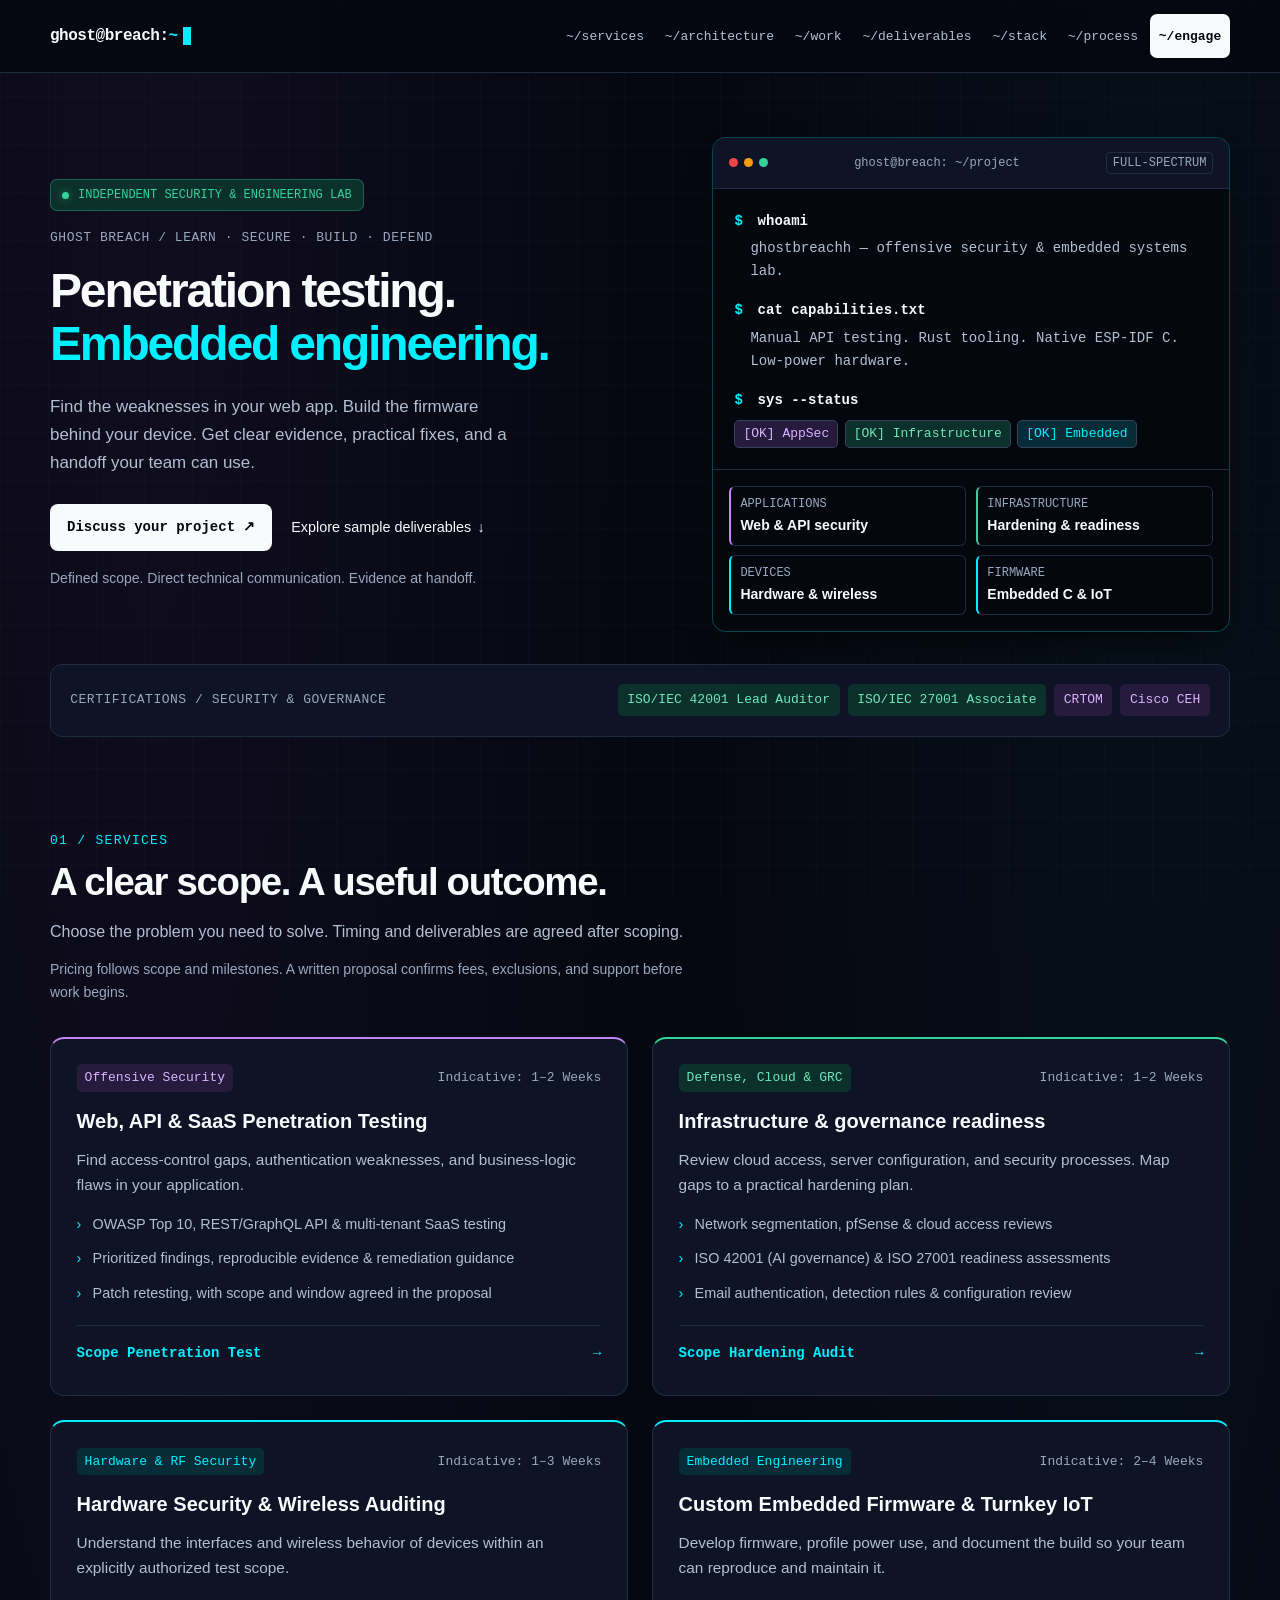
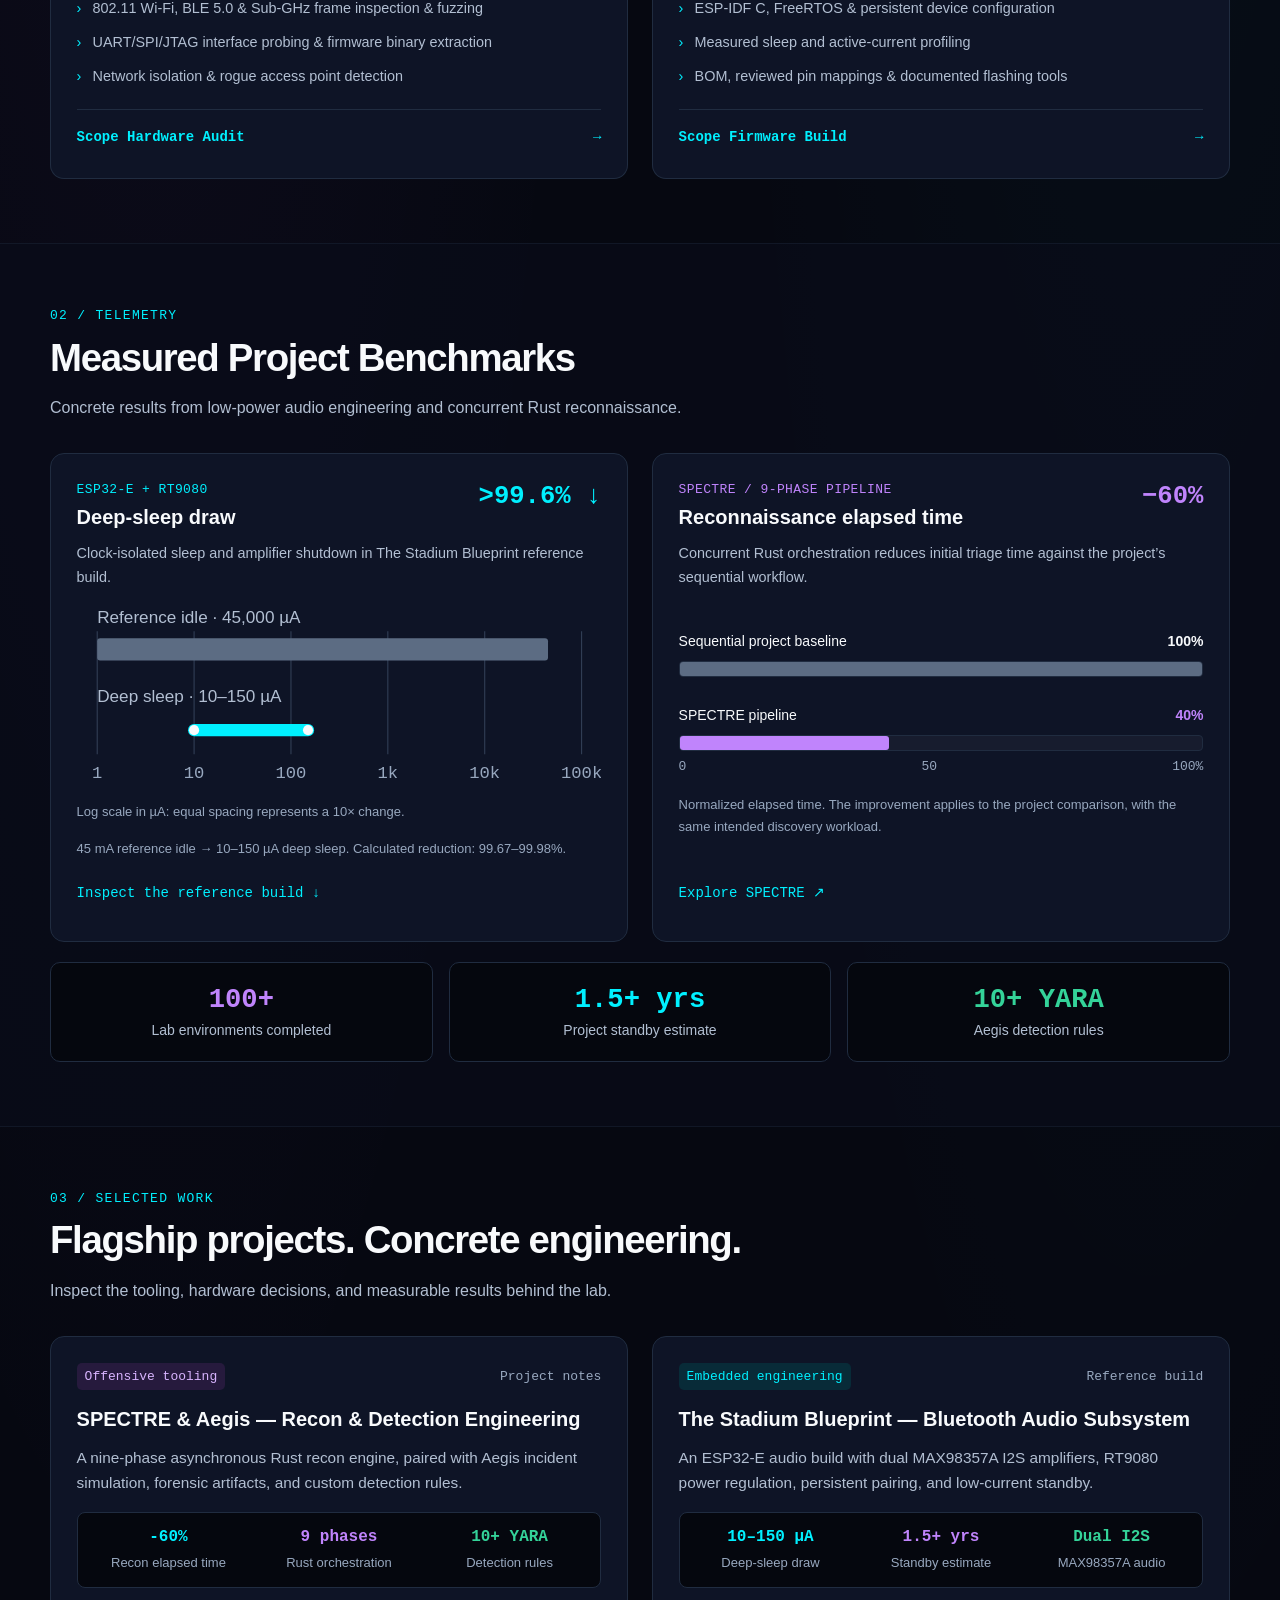
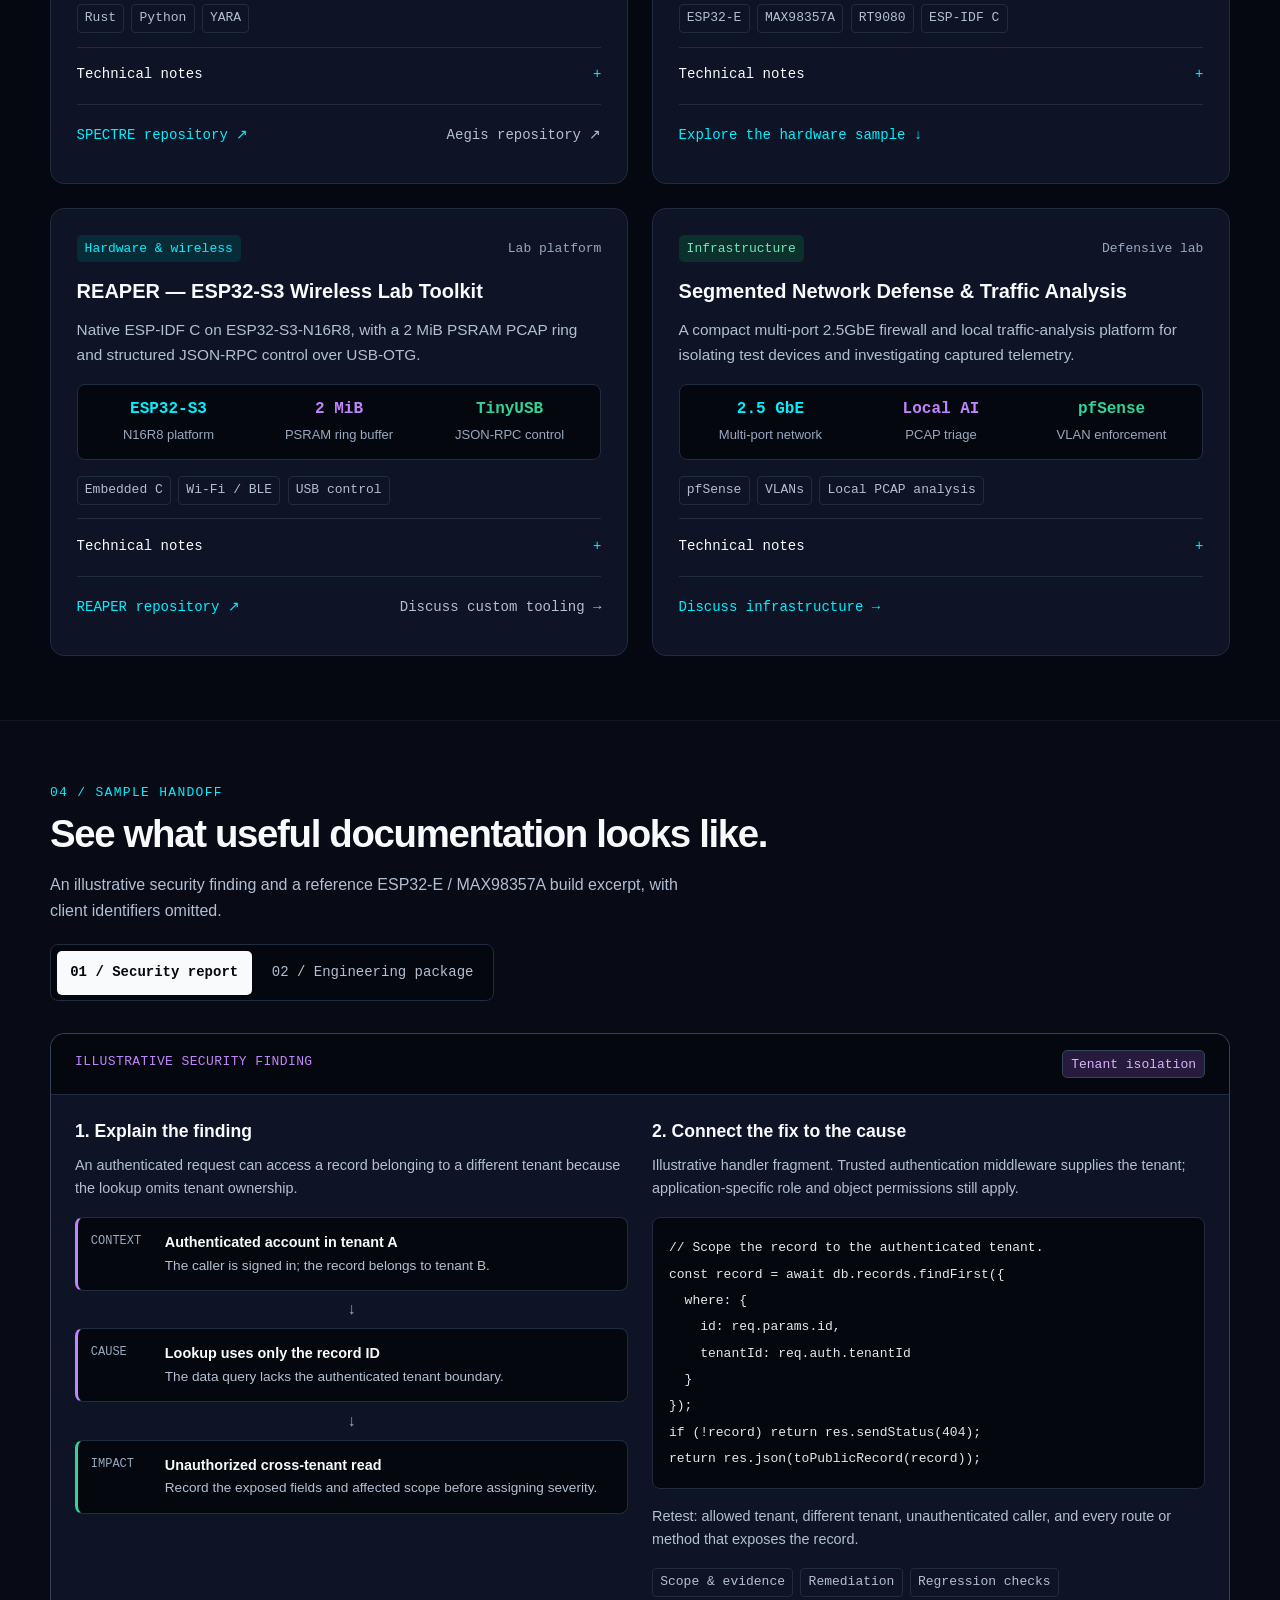
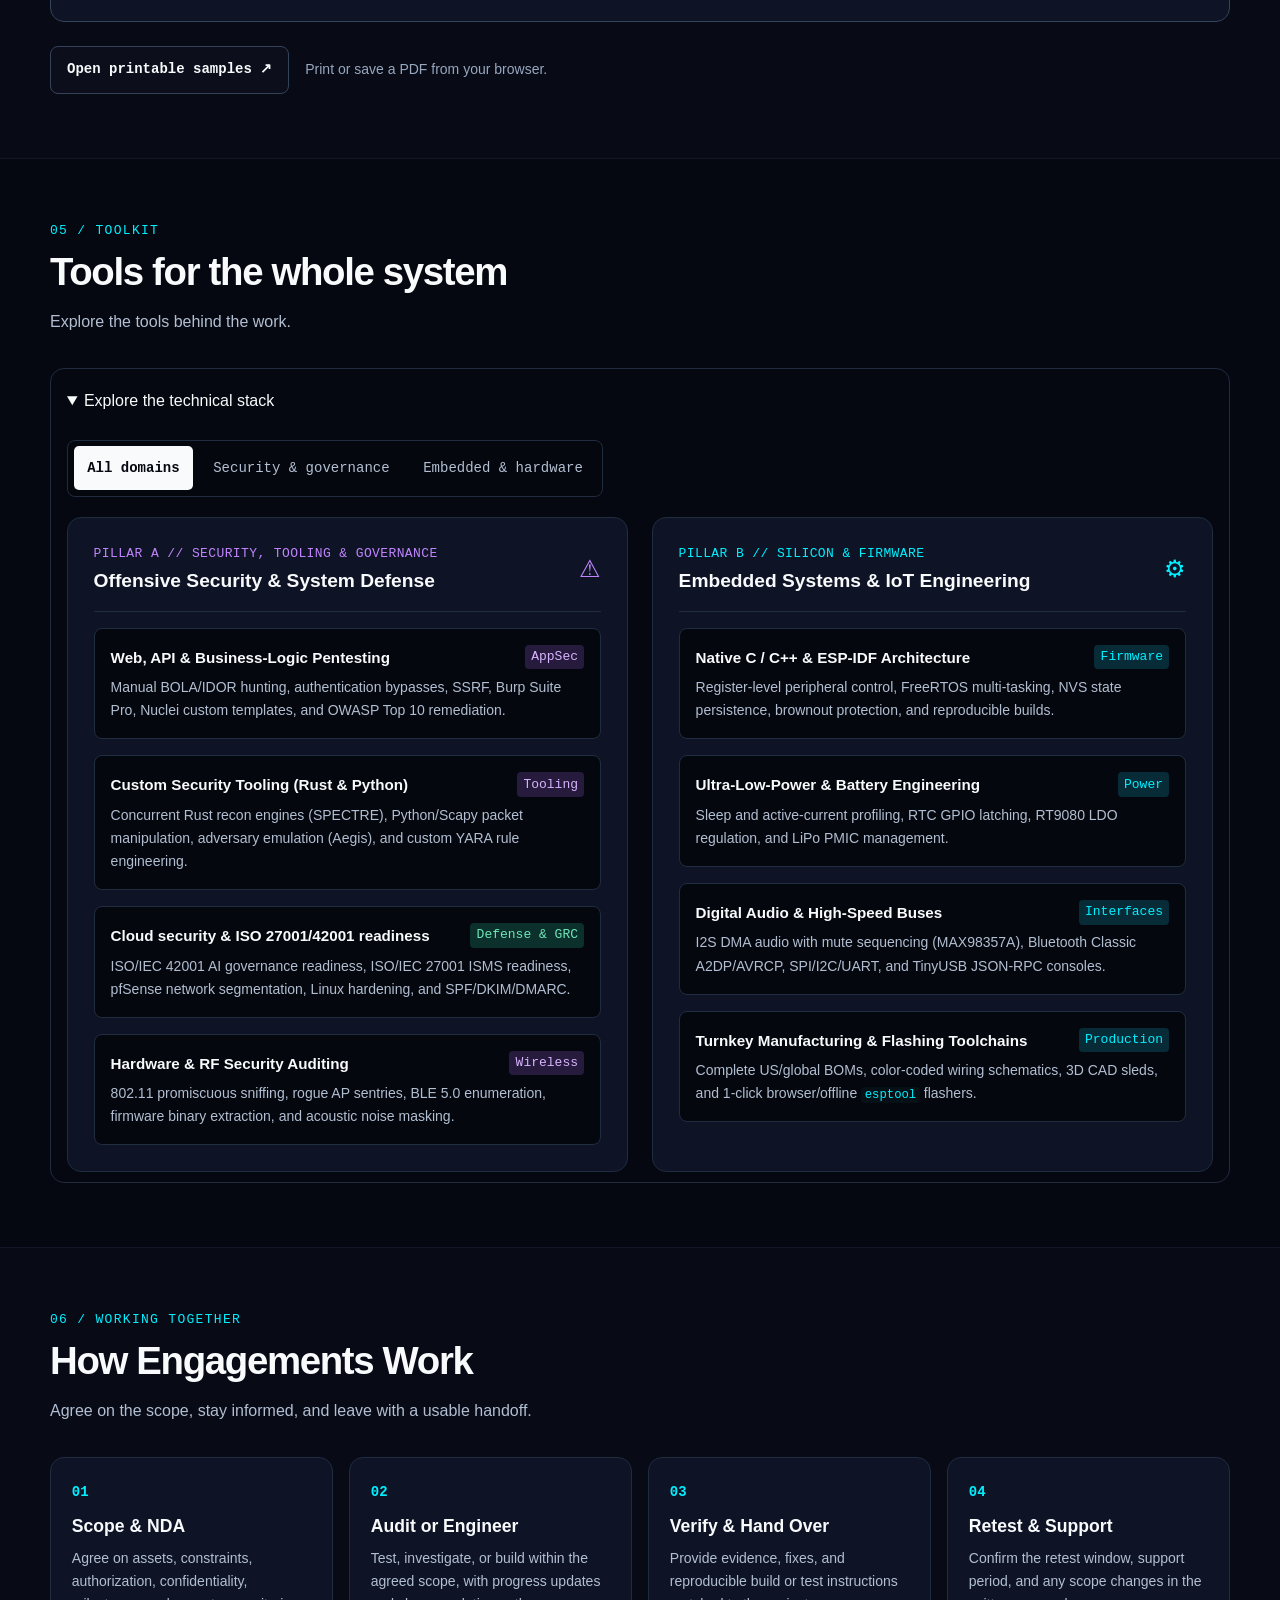
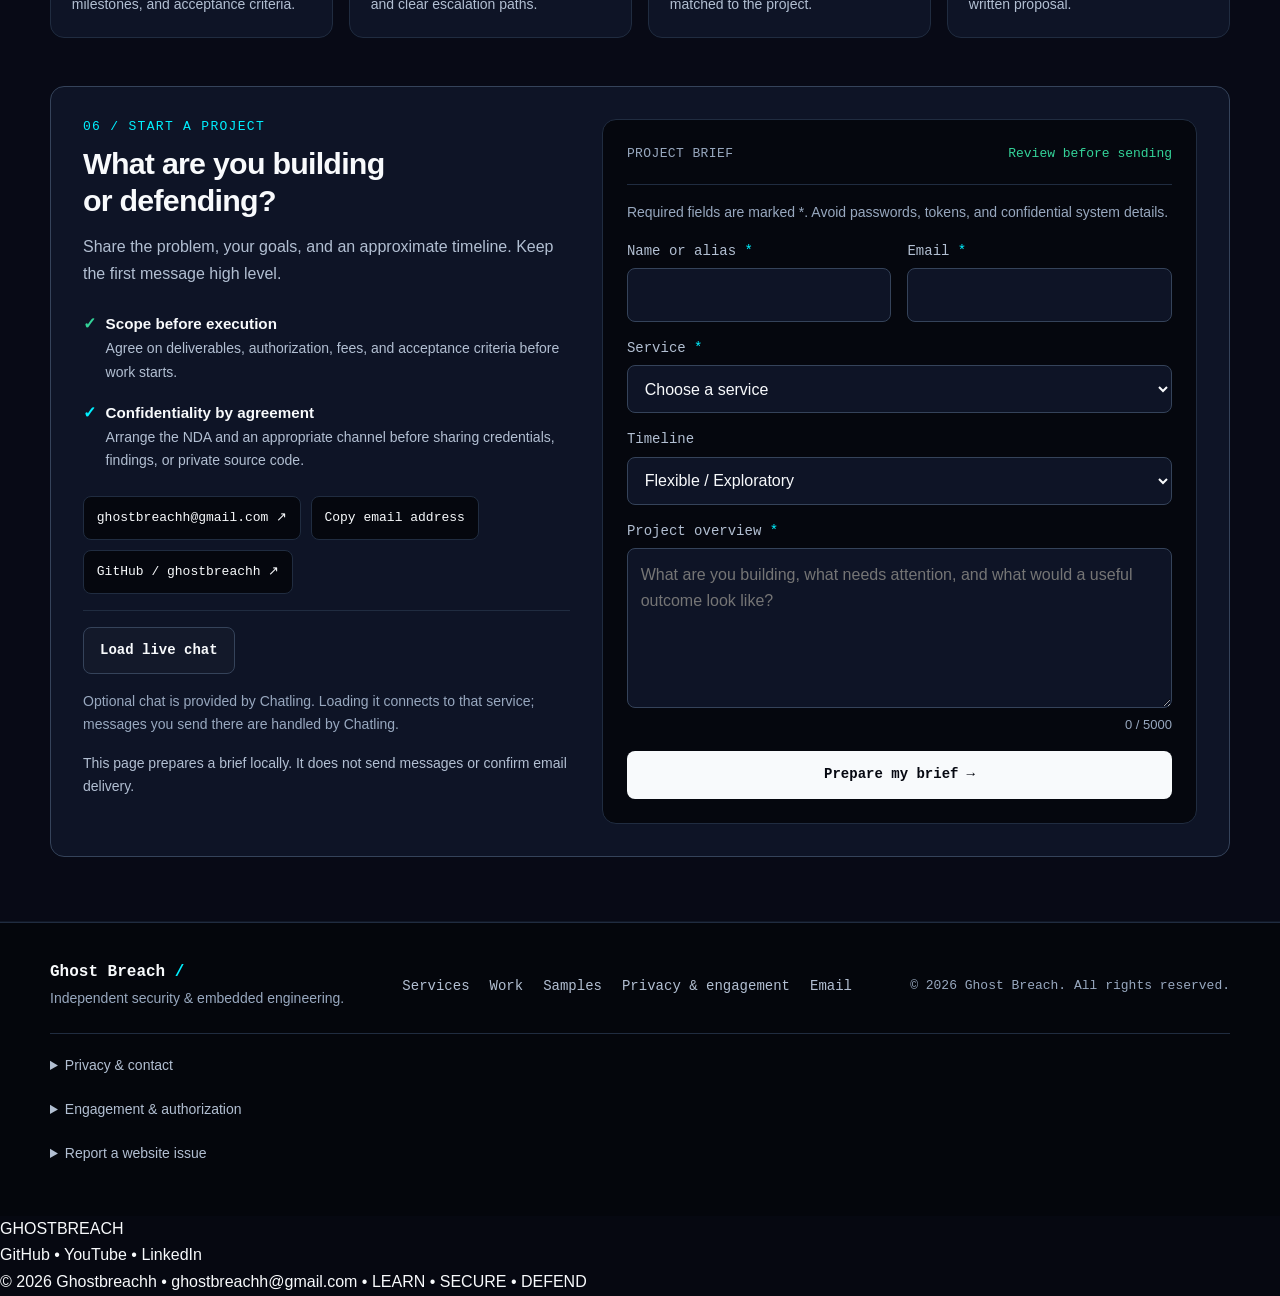
==== commit 89430a9c: "minor changes v2" ====
--- a/index.html
+++ b/index.html
@@ -1,629 +1,736 @@
 <!DOCTYPE html>
 <html lang="en">
+
 <head>
-    <!--
-      TEACHING NOTE (Umar): This tiny script runs BEFORE the page paints.
-      It tags <html> with a "js" class ONLY when JS is working. We use that
-      class in CSS to hide .reveal elements before they animate in. If JS is
-      disabled/offline, the class is never added and ALL content shows by
-      default (no more "blank page because JS failed" bug from the old site).
-    -->
-    <script>document.documentElement.classList.add('js');</script>
-
-    <meta charset="UTF-8">
-    <meta name="viewport" content="width=device-width, initial-scale=1.0">
-
-    <title>Ghostbreachh — Learn • Secure • Defend</title>
-
-    <!-- SEO: description is what search engines + link previews show -->
-    <meta name="description"
-        content="Ghostbreachh is an independent offensive-security collective. Bug bounty, web app security, penetration testing and WordPress hardening for startups and SMEs.">
-
-    <meta name="keywords"
-        content="cybersecurity, bug bounty, penetration testing, vulnerability assessment, OWASP, WordPress security, ethical hacking">
-
-    <!-- theme-color shows under the browser chrome on mobile. Purple = our brand. -->
-    <meta name="theme-color" content="#9d00ff">
-
-    <!-- Favicon (multi-size .ico built from your logo) -->
-    <link rel="icon" type="image/x-icon" href="assets/favicon.ico">
-    <link rel="apple-touch-icon" href="assets/favicon.ico">
-
-    <!--
-      OG + Twitter cards = how the link looks when shared on LinkedIn / Instagram
-      bio / Twitter. Without og:image the link renders as plain text (old bug).
-      banner.webp is 1200x675 (16:9) which is the ideal social-preview size.
-    -->
-    <meta property="og:type" content="website">
-    <meta property="og:title" content="Ghostbreachh — Learn • Secure • Defend">
-    <meta property="og:description"
-        content="Offensive-security collective. Bug bounty, pentesting and web app security for startups and SMEs.">
-    <meta property="og:image" content="assets/banner.webp">
-    <meta property="og:url" content="https://ghostbreachh.github.io/">
-    <meta name="twitter:card" content="summary_large_image">
-    <meta name="twitter:title" content="Ghostbreachh — Learn • Secure • Defend">
-    <meta name="twitter:description"
-        content="Offensive-security collective. Bug bounty, pentesting and web app security for startups and SMEs.">
-    <meta name="twitter:image" content="assets/banner.webp">
-
-    <link rel="stylesheet" href="style.css">
+<meta charset="utf-8">
+<meta name="viewport" content="width=device-width, initial-scale=1">
+<meta name="referrer" content="strict-origin-when-cross-origin">
+<meta name="color-scheme" content="dark">
+<meta name="theme-color" content="#060811">
+<title>Penetration Testing &amp; Embedded Firmware | Ghost Breach</title>
+<meta name="description" content="Independent web and API penetration testing, infrastructure hardening, and embedded firmware engineering. Clear scope, practical fixes, and useful handoffs.">
+<link rel="canonical" href="https://ghostbreachh.github.io/">
+<meta property="og:type" content="website">
+<meta property="og:site_name" content="Ghost Breach">
+<meta property="og:title" content="Security tested. Hardware engineered. | Ghost Breach">
+<meta property="og:description" content="Penetration testing, infrastructure hardening, and embedded firmware. Evidence and practical engineering handoffs.">
+<meta property="og:url" content="https://ghostbreachh.github.io/">
+<meta property="og:image" content="https://ghostbreachh.github.io/assets/social-card.png">
+<meta property="og:image:width" content="1200">
+<meta property="og:image:height" content="630">
+<meta property="og:image:alt" content="Ghost Breach — penetration testing and embedded engineering.">
+<meta name="twitter:card" content="summary_large_image">
+<meta name="twitter:title" content="Ghost Breach | Security &amp; embedded engineering">
+<meta name="twitter:description" content="Defined scope. Practical fixes. A useful handoff.">
+<meta name="twitter:image" content="https://ghostbreachh.github.io/assets/social-card.png">
+<meta name="twitter:image:alt" content="Ghost Breach — penetration testing and embedded engineering.">
+<link rel="icon" href="assets/favicon.svg" type="image/svg+xml">
+<link rel="apple-touch-icon" href="assets/apple-touch-icon.png">
+<link rel="stylesheet" href="style.css">
+<script type="application/ld+json">{"@context":"https://schema.org","@type":"Organization","name":"Ghost Breach","url":"https://ghostbreachh.github.io/","email":"ghostbreachh@gmail.com","sameAs":["https://github.com/ghostbreachh"]}</script><script defer src="script.js"></script>
+<script defer src="chatling.js" data-production-chat></script>
 </head>
-
 <body>
-    <div class="cyber-grid" aria-hidden="true"></div>
-
-    <!-- ============ NAVBAR ============ -->
-    <!--
-      Levente vibe: nav labels use the "~/path" convention so the site reads
-      like a filesystem — instantly signals "this person is a real operator".
-    -->
-    <header>
-        <nav class="navbar">
-            <a class="logo" href="#home" aria-label="Ghostbreachh home">
-                <img src="assets/favicon.ico" alt="" width="28" height="28" class="logo-mark">
-                <span>ghostbreachh</span>
+  <a class="skip-link" href="#main-content">Skip to content</a><div class="bg-grid" aria-hidden="true"></div>
+  <header class="site-header" id="top">
+    <div class="container nav-container">
+      <a href="#home" class="brand" aria-label="Ghost Breach Home">
+        <span class="brand-prompt">ghost@breach:</span><span class="brand-tilde">~</span><span class="brand-cursor" aria-hidden="true"></span>
+      </a>
+
+      <button class="menu-toggle" id="menuToggle" aria-label="Open navigation" aria-expanded="false" aria-controls="navLinks" hidden="" type="button">
+        <span class="bar"></span>
+        <span class="bar"></span>
+        <span class="bar"></span>
+      </button>
+
+      <nav class="nav-links" id="navLinks" aria-label="Primary Navigation"><a href="#services" class="nav-link" aria-label="Services">~/services</a><a href="#benchmarks" class="nav-link" aria-label="Architecture and benchmarks">~/architecture</a><a href="#work" class="nav-link" aria-label="Selected work">~/work</a><a href="#deliverables" class="nav-link" aria-label="Sample deliverables">~/deliverables</a><a href="#stack" class="nav-link" aria-label="Technical stack">~/stack</a><a href="#process" class="nav-link" aria-label="Engagement process">~/process</a><a href="#contact" class="nav-link nav-cta" aria-label="Start a project">~/engage</a></nav>
+    </div>
+  </header>
+
+  <main id="main-content" tabindex="-1">
+    <section id="home" class="hero">
+ <div class="container hero-grid">
+  <div class="hero-content">
+   <div class="status-pill">
+<span class="status-dot" aria-hidden="true"></span>INDEPENDENT SECURITY &amp; ENGINEERING LAB</div>
+   <p class="hero-kicker">GHOST BREACH / LEARN · SECURE · BUILD · DEFEND</p>
+   <h1 class="hero-title">Penetration testing.<br><span class="text-cyan">Embedded engineering.</span>
+</h1>
+   <p class="hero-lead">Find the weaknesses in your web app. Build the firmware behind your device. Get clear evidence, practical fixes, and a handoff your team can use.</p>
+   <div class="hero-actions">
+<a class="btn btn-primary" href="#contact">Discuss your project <span aria-hidden="true">↗</span></a><a class="text-link" href="#deliverables">Explore sample deliverables <span aria-hidden="true">↓</span></a>
+</div>
+   <p class="hero-footnote">Defined scope. Direct technical communication. Evidence at handoff.</p>
+  </div>
+  <div class="hero-visual">
+   <div class="terminal-window overview-terminal">
+    <div class="terminal-header">
+<div class="terminal-dots" aria-hidden="true">
+<span class="dot dot-red"></span><span class="dot dot-amber"></span><span class="dot dot-green"></span>
+</div>
+<span class="terminal-title">ghost@breach: ~/project</span><span class="terminal-badge">FULL-SPECTRUM</span>
+</div>
+    <div class="terminal-body">
+<div class="cli-block">
+<p class="cli-cmd"><span class="prompt">$</span> whoami</p>
+<p class="cli-out">ghostbreachh — offensive security &amp; embedded systems lab.</p>
+</div>
+<div class="cli-block">
+<p class="cli-cmd"><span class="prompt">$</span> cat capabilities.txt</p>
+<p class="cli-out">Manual API testing. Rust tooling. Native ESP-IDF C. Low-power hardware.</p>
+</div>
+<div class="cli-block">
+<p class="cli-cmd"><span class="prompt">$</span> sys --status</p>
+<div class="cli-status-row">
+<span class="status-chip chip-security">[OK] AppSec</span><span class="status-chip chip-cloud">[OK] Infrastructure</span><span class="status-chip chip-hardware">[OK] Embedded</span>
+</div>
+</div>
+</div>
+    <div class="domain-mini-grid">
+     <div class="domain-mini-item accent-violet">
+<span class="domain-mini-label">APPLICATIONS</span><strong>Web &amp; API security</strong>
+</div>
+     <div class="domain-mini-item accent-emerald">
+<span class="domain-mini-label">INFRASTRUCTURE</span><strong>Hardening &amp; readiness</strong>
+</div>
+     <div class="domain-mini-item accent-cyan">
+<span class="domain-mini-label">DEVICES</span><strong>Hardware &amp; wireless</strong>
+</div>
+     <div class="domain-mini-item accent-cyan">
+<span class="domain-mini-label">FIRMWARE</span><strong>Embedded C &amp; IoT</strong>
+</div>
+    </div>
+   </div>
+  </div>
+ </div>
+ <div class="container"><div class="credentials-strip" aria-label="Security and governance certifications">
+<span class="cred-title">CERTIFICATIONS / SECURITY &amp; GOVERNANCE</span><div class="cred-badges">
+<span class="cred-badge badge-emerald">ISO/IEC 42001 Lead Auditor</span><span class="cred-badge badge-emerald">ISO/IEC 27001 Associate</span><span class="cred-badge badge-violet">CRTOM</span><span class="cred-badge badge-violet">Cisco CEH</span>
+</div>
+</div></div>
+</section><section id="services" class="section">
+      <div class="container">
+        <div class="section-header">
+          <span class="section-tag">01 / SERVICES</span>
+          <h2 class="section-title">A clear scope. A useful outcome.</h2>
+          <p class="section-subtitle">
+            Choose the problem you need to solve. Timing and deliverables are agreed after scoping.
+          </p>
+        <p class="pricing-note">Pricing follows scope and milestones. A written proposal confirms fees, exclusions, and support before work begins.</p>
+</div>
+
+        <div class="services-grid">
+          <article class="service-card card-security">
+            <div class="service-top">
+              <span class="domain-pill pill-security">Offensive Security</span>
+              <span class="sla-pill">Indicative: 1–2 Weeks</span>
+            </div>
+            <h3>Web, API &amp; SaaS Penetration Testing</h3>
+            <p class="service-desc">
+              Find access-control gaps, authentication weaknesses, and business-logic flaws in your application.
+            </p>
+            <ul class="deliverable-list">
+              <li>OWASP Top 10, REST/GraphQL API &amp; multi-tenant SaaS testing</li>
+              <li>Prioritized findings, reproducible evidence &amp; remediation guidance</li>
+              <li>Patch retesting, with scope and window agreed in the proposal</li>
+            </ul>
+            <a href="#contact" class="service-action" data-select-service="Web Application Penetration Testing">
+              <span>Scope Penetration Test</span>
+              <span aria-hidden="true">→</span>
             </a>
-
-            <ul class="nav-links" id="navLinks">
-                <li><a href="#about">~/about</a></li>
-                <li><a href="#skills">~/stack</a></li>
-                <li><a href="#services">~/services</a></li>
-                <li><a href="#why">~/why-us</a></li>
-                <li><a href="#work">~/work</a></li>
-                <li><a href="#more">~/more</a></li>
-                <li><a href="#process">~/process</a></li>
-                <li><a href="#contact">~/contact</a></li>
+          </article>
+
+          <article class="service-card card-defense">
+            <div class="service-top">
+              <span class="domain-pill pill-defense">Defense, Cloud &amp; GRC</span>
+              <span class="sla-pill">Indicative: 1–2 Weeks</span>
+            </div>
+            <h3>Infrastructure &amp; governance readiness</h3>
+            <p class="service-desc">
+              Review cloud access, server configuration, and security processes. Map gaps to a practical hardening plan.
+            </p>
+            <ul class="deliverable-list">
+              <li>Network segmentation, pfSense &amp; cloud access reviews</li>
+              <li>ISO 42001 (AI governance) &amp; ISO 27001 readiness assessments</li>
+              <li>Email authentication, detection rules &amp; configuration review</li>
             </ul>
-
-            <button class="hamburger" id="hamburger" aria-label="Toggle menu" aria-expanded="false">
-                ☰
-            </button>
-        </nav>
-    </header>
-
-    <!-- ============ HERO ============ -->
-    <section class="hero reveal" id="home">
-        <div class="hero-grid">
-            <!-- LEFT: the authoritative "terminal dossier" block -->
-            <div class="hero-content">
-                <span class="hero-badge">LEARN • SECURE • DEFEND</span>
-
-                <h1 class="hero-title">ghostbreachh</h1>
-                <p class="hero-sub">offensive-security collective</p>
-
-                <!-- A fake terminal snippet. Speaks the visitor's language. -->
-                <div class="terminal" aria-hidden="true">
-                    <div class="terminal-bar">
-                        <span class="dot r"></span><span class="dot y"></span><span class="dot g"></span>
-                        <span class="terminal-title">ghost@breach: ~</span>
-                    </div>
-                    <pre class="terminal-body"><span class="c-prompt">$</span> whoami
-<span class="c-out">ghostbreachh — a crew breaking into security, ethically.</span>
-<span class="c-prompt">$</span> cat mission.txt
-<span class="c-out">A breach costs more than money — it costs the trust your clients gave you. We find the holes before someone else does, then stay until they're closed.</span>
-<span class="c-prompt">$</span> <span class="cursor">_</span></pre>
+            <a href="#contact" class="service-action" data-select-service="Security Consulting &amp; Infrastructure Hardening">
+              <span>Scope Hardening Audit</span>
+              <span aria-hidden="true">→</span>
+            </a>
+          </article>
+
+          <article class="service-card card-rf">
+            <div class="service-top">
+              <span class="domain-pill pill-rf">Hardware &amp; RF Security</span>
+              <span class="sla-pill">Indicative: 1–3 Weeks</span>
+            </div>
+            <h3>Hardware Security &amp; Wireless Auditing</h3>
+            <p class="service-desc">
+              Understand the interfaces and wireless behavior of devices within an explicitly authorized test scope.
+            </p>
+            <ul class="deliverable-list">
+              <li>802.11 Wi-Fi, BLE 5.0 &amp; Sub-GHz frame inspection &amp; fuzzing</li>
+              <li>UART/SPI/JTAG interface probing &amp; firmware binary extraction</li>
+              <li>Network isolation &amp; rogue access point detection</li>
+            </ul>
+            <a href="#contact" class="service-action" data-select-service="Hardware Security &amp; RF Auditing">
+              <span>Scope Hardware Audit</span>
+              <span aria-hidden="true">→</span>
+            </a>
+          </article>
+
+          <article class="service-card card-hardware">
+            <div class="service-top">
+              <span class="domain-pill pill-hardware">Embedded Engineering</span>
+              <span class="sla-pill">Indicative: 2–4 Weeks</span>
+            </div>
+            <h3>Custom Embedded Firmware &amp; Turnkey IoT</h3>
+            <p class="service-desc">
+              Develop firmware, profile power use, and document the build so your team can reproduce and maintain it.
+            </p>
+            <ul class="deliverable-list">
+              <li>ESP-IDF C, FreeRTOS &amp; persistent device configuration</li>
+              <li>Measured sleep and active-current profiling</li>
+              <li>BOM, reviewed pin mappings &amp; documented flashing tools</li>
+            </ul>
+            <a href="#contact" class="service-action" data-select-service="Embedded Firmware &amp; IoT Hardware">
+              <span>Scope Firmware Build</span>
+              <span aria-hidden="true">→</span>
+            </a>
+          </article>
+        </div>
+      </div>
+    </section>
+
+    <section id="benchmarks" class="section section-alt"><div class="container">
+<div class="section-header">
+<span class="section-tag">02 / TELEMETRY</span><h2 class="section-title">Measured Project Benchmarks</h2>
+<p class="section-subtitle">Concrete results from low-power audio engineering and concurrent Rust reconnaissance.</p>
+</div>
+<div class="telemetry-grid">
+<article class="info-card"><div class="info-card-header">
+<div>
+<span class="mono-label text-cyan">ESP32-E + RT9080</span><h3>Deep-sleep draw</h3>
+</div>
+<span class="metric-highlight text-cyan">&gt;99.6% ↓</span>
+</div>
+<p class="info-card-desc">Clock-isolated sleep and amplifier shutdown in The Stadium Blueprint reference build.</p>
+<figure class="chart-scroll" tabindex="0" role="region" aria-label="Measured current chart; scroll horizontally on smaller screens"><svg class="power-chart" viewbox="0 0 520 185" role="img" aria-labelledby="powerTitle powerDesc"><title id="powerTitle">Reference idle and deep-sleep current, logarithmic scale</title>
+<desc id="powerDesc">ESP32-E and RT9080 reference build: 45,000 microamps idle; 10 to 150 microamps in deep sleep. The x-axis runs from 1 to 100,000 microamps on a logarithmic scale.</desc><line x1="20" y1="25" x2="20" y2="147" class="chart-grid"></line><text x="20" y="170" text-anchor="middle" class="chart-tick">1</text><line x1="116" y1="25" x2="116" y2="147" class="chart-grid"></line><text x="116" y="170" text-anchor="middle" class="chart-tick">10</text><line x1="212" y1="25" x2="212" y2="147" class="chart-grid"></line><text x="212" y="170" text-anchor="middle" class="chart-tick">100</text><line x1="308" y1="25" x2="308" y2="147" class="chart-grid"></line><text x="308" y="170" text-anchor="middle" class="chart-tick">1k</text><line x1="404" y1="25" x2="404" y2="147" class="chart-grid"></line><text x="404" y="170" text-anchor="middle" class="chart-tick">10k</text><line x1="500" y1="25" x2="500" y2="147" class="chart-grid"></line><text x="500" y="170" text-anchor="middle" class="chart-tick">100k</text><text x="20" y="17" class="chart-label">Reference idle · 45,000 µA</text><rect x="20" y="32" width="446.707" height="22" rx="3" class="chart-baseline"></rect><text x="20" y="95" class="chart-label">Deep sleep · 10–150 µA</text><line x1="116" x2="228.905" y1="123" y2="123" class="chart-range"></line><circle cx="116" cy="123" r="5" class="chart-endpoint"></circle><circle cx="228.905" cy="123" r="5" class="chart-endpoint"></circle></svg><figcaption>Log scale in µA: equal spacing represents a 10× change.</figcaption></figure><p class="benchmark-note">45 mA reference idle → 10–150 µA deep sleep. Calculated reduction: 99.67–99.98%.</p>
+<a href="#deliverables" data-open-deliverable="hardware" class="work-link-primary">Inspect the reference build ↓</a></article>
+<article class="info-card"><div class="info-card-header">
+<div>
+<span class="mono-label text-violet">SPECTRE / 9-PHASE PIPELINE</span><h3>Reconnaissance elapsed time</h3>
+</div>
+<span class="metric-highlight text-violet">−60%</span>
+</div>
+<p class="info-card-desc">Concurrent Rust orchestration reduces initial triage time against the project’s sequential workflow.</p>
+<div class="bar-comparison" role="img" aria-label="Normalized elapsed time: sequential baseline 100 percent, SPECTRE 40 percent; 60 percent less time.">
+<div class="bar-row">
+<div class="bar-meta">
+<span>Sequential project baseline</span><strong>100%</strong>
+</div>
+<div class="bar-track"><div class="bar-fill fill-baseline"></div></div>
+</div>
+<div class="bar-row">
+<div class="bar-meta">
+<span>SPECTRE pipeline</span><strong class="text-violet">40%</strong>
+</div>
+<div class="bar-track"><div class="bar-fill fill-spectre"></div></div>
+</div>
+<div class="bar-axis" aria-hidden="true">
+<span>0</span><span>50</span><span>100%</span>
+</div>
+</div>
+<p class="benchmark-note">Normalized elapsed time. The improvement applies to the project comparison, with the same intended discovery workload.</p>
+<a href="https://github.com/ghostbreachh/spectre" target="_blank" rel="noopener noreferrer" class="work-link-primary">Explore SPECTRE ↗</a></article>
+</div>
+<div class="kpi-trio">
+<div class="kpi-box">
+<strong class="kpi-value text-violet">100+</strong><span class="kpi-label">Lab environments completed</span>
+</div>
+<div class="kpi-box">
+<strong class="kpi-value text-cyan">1.5+ yrs</strong><span class="kpi-label">Project standby estimate</span>
+</div>
+<div class="kpi-box">
+<strong class="kpi-value text-emerald">10+ YARA</strong><span class="kpi-label">Aegis detection rules</span>
+</div>
+</div>
+</div></section><section id="work" class="section"><div class="container">
+<div class="section-header">
+<span class="section-tag">03 / SELECTED WORK</span><h2 class="section-title">Flagship projects. Concrete engineering.</h2>
+<p class="section-subtitle">Inspect the tooling, hardware decisions, and measurable results behind the lab.</p>
+</div>
+<div class="work-grid work-grid-2x2">
+<article class="work-card"><div class="work-card-top">
+<span class="domain-pill pill-security">Offensive tooling</span><span class="status-tag">Project notes</span>
+</div>
+<h3 class="work-title">SPECTRE &amp; Aegis — Recon &amp; Detection Engineering</h3>
+<p class="work-summary">A nine-phase asynchronous Rust recon engine, paired with Aegis incident simulation, forensic artifacts, and custom detection rules.</p>
+<div class="work-metrics-strip">
+<div class="work-metric">
+<strong class="wm-val text-cyan">-60%</strong><span class="wm-lbl">Recon elapsed time</span>
+</div>
+<div class="work-metric">
+<strong class="wm-val text-violet">9 phases</strong><span class="wm-lbl">Rust orchestration</span>
+</div>
+<div class="work-metric">
+<strong class="wm-val text-emerald">10+ YARA</strong><span class="wm-lbl">Detection rules</span>
+</div>
+</div>
+<div class="tag-row">
+<span class="tech-tag">Rust</span><span class="tech-tag">Python</span><span class="tech-tag">YARA</span>
+</div>
+<details class="work-details"><summary>Technical notes</summary><ul class="details-list">
+<li>
+<strong>SPECTRE:</strong> Nine stages from scope and host discovery to a consolidated report. Concurrent Rust execution produced the supplied 60% reduction in initial recon elapsed time.</li>
+<li>
+<strong>Aegis:</strong> A controlled incident simulation with DFIR artifacts, synthetic telemetry, and 10+ custom YARA rules. Public repositories are linked below.</li>
+</ul></details><div class="work-links">
+<a href="https://github.com/ghostbreachh/spectre" target="_blank" rel="noopener noreferrer" class="work-link-primary">SPECTRE repository ↗</a><a href="https://github.com/ghostbreachh/Aegis-Logistics-Breach-Simulation-" target="_blank" rel="noopener noreferrer" class="work-link-secondary">Aegis repository ↗</a>
+</div></article><article class="work-card"><div class="work-card-top">
+<span class="domain-pill pill-hardware">Embedded engineering</span><span class="status-tag">Reference build</span>
+</div>
+<h3 class="work-title">The Stadium Blueprint — Bluetooth Audio Subsystem</h3>
+<p class="work-summary">An ESP32-E audio build with dual MAX98357A I2S amplifiers, RT9080 power regulation, persistent pairing, and low-current standby.</p>
+<div class="work-metrics-strip">
+<div class="work-metric">
+<strong class="wm-val text-cyan">10–150 µA</strong><span class="wm-lbl">Deep-sleep draw</span>
+</div>
+<div class="work-metric">
+<strong class="wm-val text-violet">1.5+ yrs</strong><span class="wm-lbl">Standby estimate</span>
+</div>
+<div class="work-metric">
+<strong class="wm-val text-emerald">Dual I2S</strong><span class="wm-lbl">MAX98357A audio</span>
+</div>
+</div>
+<div class="tag-row">
+<span class="tech-tag">ESP32-E</span><span class="tech-tag">MAX98357A</span><span class="tech-tag">RT9080</span><span class="tech-tag">ESP-IDF C</span>
+</div>
+<details class="work-details"><summary>Technical notes</summary><ul class="details-list">
+<li>
+<strong>Audio &amp; state:</strong> Dual MAX98357A I2S amplifiers, hardware mute sequencing, AVRCP volume synchronization, and NVS reconnect state in native ESP-IDF C.</li>
+<li>
+<strong>Power &amp; handoff:</strong> ESP32-E + RT9080 regulation, 10–150 µA deep-sleep profiling, a project standby estimate of 1.5+ years, BOM, pinout, and offline flashing instructions. Standby depends on the cell and active duty cycle.</li>
+</ul></details><div class="work-links"><a href="#deliverables" data-open-deliverable="hardware" class="work-link-primary">Explore the hardware sample ↓</a></div></article><article class="work-card"><div class="work-card-top">
+<span class="domain-pill pill-rf">Hardware &amp; wireless</span><span class="status-tag">Lab platform</span>
+</div>
+<h3 class="work-title">REAPER — ESP32-S3 Wireless Lab Toolkit</h3>
+<p class="work-summary">Native ESP-IDF C on ESP32-S3-N16R8, with a 2 MiB PSRAM PCAP ring and structured JSON-RPC control over USB-OTG.</p>
+<div class="work-metrics-strip">
+<div class="work-metric">
+<strong class="wm-val text-cyan">ESP32-S3</strong><span class="wm-lbl">N16R8 platform</span>
+</div>
+<div class="work-metric">
+<strong class="wm-val text-violet">2 MiB</strong><span class="wm-lbl">PSRAM ring buffer</span>
+</div>
+<div class="work-metric">
+<strong class="wm-val text-emerald">TinyUSB</strong><span class="wm-lbl">JSON-RPC control</span>
+</div>
+</div>
+<div class="tag-row">
+<span class="tech-tag">Embedded C</span><span class="tech-tag">Wi-Fi / BLE</span><span class="tech-tag">USB control</span>
+</div>
+<details class="work-details"><summary>Technical notes</summary><ul class="details-list">
+<li>
+<strong>Capture engine:</strong> 2 MiB PSRAM ring buffer with PCAP-NG framing, packet inspection, and binary export.</li>
+<li>
+<strong>Control interface:</strong> TinyUSB CDC-ACM over USB-OTG, with JSON-RPC commands for the companion interface. ESP32-S3-N16R8 provides 16 MB flash and 8 MB PSRAM.</li>
+</ul></details><div class="work-links">
+<a href="https://github.com/ghostbreachh/reaper" target="_blank" rel="noopener noreferrer" class="work-link-primary">REAPER repository ↗</a><a href="#contact" data-select-service="Hardware Security &amp; RF Auditing" class="work-link-secondary">Discuss custom tooling →</a>
+</div></article><article class="work-card"><div class="work-card-top">
+<span class="domain-pill pill-defense">Infrastructure</span><span class="status-tag">Defensive lab</span>
+</div>
+<h3 class="work-title">Segmented Network Defense &amp; Traffic Analysis</h3>
+<p class="work-summary">A compact multi-port 2.5GbE firewall and local traffic-analysis platform for isolating test devices and investigating captured telemetry.</p>
+<div class="work-metrics-strip">
+<div class="work-metric">
+<strong class="wm-val text-cyan">2.5 GbE</strong><span class="wm-lbl">Multi-port network</span>
+</div>
+<div class="work-metric">
+<strong class="wm-val text-violet">Local AI</strong><span class="wm-lbl">PCAP triage</span>
+</div>
+<div class="work-metric">
+<strong class="wm-val text-emerald">pfSense</strong><span class="wm-lbl">VLAN enforcement</span>
+</div>
+</div>
+<div class="tag-row">
+<span class="tech-tag">pfSense</span><span class="tech-tag">VLANs</span><span class="tech-tag">Local PCAP analysis</span>
+</div>
+<details class="work-details"><summary>Technical notes</summary><ul class="details-list">
+<li>
+<strong>Segmentation:</strong> Multi-port 2.5GbE networking with pfSense and explicit VLAN/firewall policy separating untrusted lab devices.</li>
+<li>
+<strong>Local telemetry:</strong> Python/Scapy capture analysis and local AI-assisted PCAP triage. External network connectivity is described explicitly rather than as an air gap.</li>
+</ul></details><div class="work-links"><a href="#contact" data-select-service="Security Consulting &amp; Infrastructure Hardening" class="work-link-primary">Discuss infrastructure →</a></div></article>
+</div>
+</div></section><section id="deliverables" class="section section-alt"><div class="container">
+ <div class="section-header">
+<span class="section-tag">04 / SAMPLE HANDOFF</span><h2 class="section-title">See what useful documentation looks like.</h2>
+<p class="section-subtitle">An illustrative security finding and a reference ESP32-E / MAX98357A build excerpt, with client identifiers omitted.</p>
+ <div class="deliverable-tabs" role="tablist" aria-label="Sample deliverables" hidden>
+<button type="button" class="deliv-tab active" id="tab-pentest" data-deliv="pentest" role="tab" aria-controls="deliv-pentest" aria-selected="true" tabindex="0">01 / Security report</button><button type="button" class="deliv-tab" id="tab-hardware" data-deliv="hardware" role="tab" aria-controls="deliv-hardware" aria-selected="false" tabindex="-1">02 / Engineering package</button>
+</div>
+</div>
+ <div class="deliverable-preview" id="deliv-pentest"><div class="blueprint-window">
+<div class="blueprint-topbar">
+<span class="mono-label text-violet">ILLUSTRATIVE SECURITY FINDING</span><span class="status-chip chip-security">Tenant isolation</span>
+</div>
+<div class="blueprint-grid">
+  <div class="blueprint-col">
+<h3>1. Explain the finding</h3>
+<p class="blueprint-note">An authenticated request can access a record belonging to a different tenant because the lookup omits tenant ownership.</p>
+<div class="attack-chain-flow">
+   <div class="chain-node">
+<span class="node-step">CONTEXT</span><div>
+<strong>Authenticated account in tenant A</strong><span>The caller is signed in; the record belongs to tenant B.</span>
+</div>
+</div>
+<div class="chain-arrow" aria-hidden="true">↓</div>
+   <div class="chain-node">
+<span class="node-step">CAUSE</span><div>
+<strong>Lookup uses only the record ID</strong><span>The data query lacks the authenticated tenant boundary.</span>
+</div>
+</div>
+<div class="chain-arrow" aria-hidden="true">↓</div>
+   <div class="chain-node node-critical">
+<span class="node-step">IMPACT</span><div>
+<strong>Unauthorized cross-tenant read</strong><span>Record the exposed fields and affected scope before assigning severity.</span>
+</div>
+</div>
+  </div>
+</div>
+  <div class="blueprint-col">
+<h3>2. Connect the fix to the cause</h3>
+<p class="blueprint-note">Illustrative handler fragment. Trusted authentication middleware supplies the tenant; application-specific role and object permissions still apply.</p>
+<pre class="code-preview" tabindex="0" role="region" aria-label="Illustrative tenant-scoped query; scroll horizontally to read"><code>// Scope the record to the authenticated tenant.
+const record = await db.records.findFirst({
+  where: {
+    id: req.params.id,
+    tenantId: req.auth.tenantId
+  }
+});
+if (!record) return res.sendStatus(404);
+return res.json(toPublicRecord(record));</code></pre>
+<p class="blueprint-note">Retest: allowed tenant, different tenant, unauthenticated caller, and every route or method that exposes the record.</p>
+<div class="blueprint-footer-badges">
+<span class="tech-tag">Scope &amp; evidence</span><span class="tech-tag">Remediation</span><span class="tech-tag">Regression checks</span>
+</div>
+</div>
+ </div>
+</div></div>
+ <div class="deliverable-preview" id="deliv-hardware"><div class="blueprint-window">
+<div class="blueprint-topbar">
+<span class="mono-label text-cyan">REFERENCE ESP32-E / MAX98357A BUILD EXCERPT</span><span class="status-chip chip-hardware">Firmware + BOM + pinout</span>
+</div>
+<div class="blueprint-grid">
+  <div class="blueprint-col">
+<h3>1. Reference pinout &amp; audio hardware</h3>
+<p class="blueprint-note">ESP32-E with dual MAX98357A amplifiers and RT9080 regulation. GPIO mappings below are from the supplied build excerpt.</p>
+<p class="scroll-hint">Scroll to inspect every pin and harness column →</p>
+<div class="mini-table-wrap" tabindex="0" role="region" aria-label="Reference ESP32-E pinout; scroll horizontally for all columns"><table class="blueprint-table">
+<caption>Reference ESP32-E / MAX98357A signal routing</caption>
+<thead><tr>
+<th scope="col">Component</th>
+<th scope="col">Signal</th>
+<th scope="col">MCU pin</th>
+<th scope="col">Harness / note</th>
+</tr></thead>
+<tbody>
+<tr>
+<th scope="row">MAX98357A #1 / #2</th>
+<td>I2S LRC / word select</td>
+<td><code>GPIO 26</code></td>
+<td>Yellow · 22 AWG</td>
+</tr>
+<tr>
+<th scope="row">MAX98357A #1 / #2</th>
+<td>I2S BCLK / bit clock</td>
+<td><code>GPIO 25</code></td>
+<td>Blue · 22 AWG</td>
+</tr>
+<tr>
+<th scope="row">MAX98357A #1 / #2</th>
+<td>I2S DIN / audio data</td>
+<td>Firmware-selected</td>
+<td>Match <code>data_out_num</code> to the schematic</td>
+</tr>
+<tr>
+<th scope="row">MAX98357A #1 / #2</th>
+<td>SD / MODE control</td>
+<td><code>GPIO 14</code></td>
+<td>Orange · check boot/reset mute state</td>
+</tr>
+<tr>
+<th scope="row">Wake switch</th>
+<td>RTC deep-sleep wake</td>
+<td><code>GPIO 27</code></td>
+<td>Brown · verify wake behavior</td>
+</tr>
+</tbody>
+</table></div>
+<p class="reference-note">The source excerpt does not specify DIN’s GPIO. Use the matching firmware and schematic for that assignment.</p>
+</div>
+  <div class="blueprint-col">
+<h3>2. Native C firmware &amp; offline flashing</h3>
+<p class="blueprint-note">The reference package pairs ESP-IDF C source with Windows/macOS/Linux flashing instructions and a bill of materials.</p>
+<pre class="code-preview" tabindex="0" role="region" aria-label="Reference ESP32 flashing command; scroll horizontally to read"><code>#!/usr/bin/env bash
+# Reference ESP32 build; legacy esptool 4.x syntax
+set -euo pipefail
+: "${PORT:?Set PORT to the connected ESP32 serial port}"
+esptool.py --chip esp32 --port "$PORT" --baud 921600 write_flash -z \
+  0x1000 bootloader.bin \
+  0x8000 partition-table.bin \
+  0x10000 stadium_blueprint_prod.bin</code></pre>
+<p class="blueprint-note">Offsets shown are for this ESP32 reference layout. Match the build’s generated flash arguments when using other images or boards.</p>
+<div class="blueprint-footer-badges">
+<span class="tech-tag">ESP-IDF C</span><span class="tech-tag">MAX98357A × 2</span><span class="tech-tag">RT9080 LDO</span><span class="tech-tag">Bench QA</span>
+</div>
+</div>
+ </div>
+</div></div>
+ <div class="sample-download">
+<a class="btn btn-secondary" href="samples.html" target="_blank" rel="noopener noreferrer">Open printable samples ↗</a><span>Print or save a PDF from your browser.</span>
+</div>
+</div></section><section id="stack" class="section">
+      <div class="container">
+        <div class="section-header">
+          <span class="section-tag">05 / TOOLKIT</span>
+          <h2 class="section-title">Tools for the whole system</h2>
+          <p class="section-subtitle">
+            Explore the tools behind the work.
+          </p>
+
+          </div>
+
+        <details class="mobile-collapsible" open><summary>Explore the technical stack</summary><div class="stack-tabs" role="group" aria-label="Filter technical stack" hidden="">
+            <button type="button" class="stack-tab active" data-filter="all" aria-pressed="true" aria-controls="stackContent">All domains</button>
+            <button type="button" class="stack-tab" data-filter="security" aria-pressed="false" aria-controls="stackContent">Security &amp; governance</button>
+            <button type="button" class="stack-tab" data-filter="embedded" aria-pressed="false" aria-controls="stackContent">Embedded &amp; hardware</button>
+          </div>
+        <p class="sr-only" id="stackStatus" role="status" aria-live="polite"></p>
+<div class="stack-pillars" id="stackContent">
+
+          <div class="stack-column" data-category="security">
+            <div class="stack-col-header header-security">
+              <div>
+                <span class="mono-label text-violet">PILLAR A // SECURITY, TOOLING &amp; GOVERNANCE</span>
+                <h3>Offensive Security &amp; System Defense</h3>
+              </div>
+              <span class="pillar-icon text-violet" aria-hidden="true">⚠</span>
+            </div>
+
+            <div class="stack-items">
+              <div class="stack-item">
+                <div class="stack-item-head">
+                  <strong>Web, API &amp; Business-Logic Pentesting</strong>
+                  <span class="stack-badge badge-violet">AppSec</span>
                 </div>
-
-                <div class="hero-buttons">
-                    <a href="#contact" class="btn-primary">Request Assessment</a>
-                    <a href="#services" class="btn-secondary">Explore Services</a>
+                <p>Manual BOLA/IDOR hunting, authentication bypasses, SSRF, Burp Suite Pro, Nuclei custom templates, and OWASP Top 10 remediation.</p>
+              </div>
+
+              <div class="stack-item">
+                <div class="stack-item-head">
+                  <strong>Custom Security Tooling (Rust &amp; Python)</strong>
+                  <span class="stack-badge badge-violet">Tooling</span>
                 </div>
+                <p>Concurrent Rust recon engines (SPECTRE), Python/Scapy packet manipulation, adversary emulation (Aegis), and custom YARA rule engineering.</p>
+              </div>
+
+              <div class="stack-item">
+                <div class="stack-item-head">
+                  <strong>Cloud security &amp; ISO 27001/42001 readiness</strong>
+                  <span class="stack-badge badge-emerald">Defense &amp; GRC</span>
+                </div>
+                <p>ISO/IEC 42001 AI governance readiness, ISO/IEC 27001 ISMS readiness, pfSense network segmentation, Linux hardening, and SPF/DKIM/DMARC.</p>
+              </div>
+
+              <div class="stack-item">
+                <div class="stack-item-head">
+                  <strong>Hardware &amp; RF Security Auditing</strong>
+                  <span class="stack-badge badge-violet">Wireless</span>
+                </div>
+                <p>802.11 promiscuous sniffing, rogue AP sentries, BLE 5.0 enumeration, firmware binary extraction, and acoustic noise masking.</p>
+              </div>
             </div>
-
-            <!-- RIGHT: your banner art (now a 115KB WebP, loads fast). Tilt + glare
-                 mirror the cards so the whole hero shares one motion language. -->
-            <div class="hero-art tilt-banner">
-                <img src="assets/banner.webp" alt="Ghostbreachh banner" width="1200" height="675"
-                    decoding="async" fetchpriority="high">
-                <div class="card-glare banner-glare" aria-hidden="true"></div>
+          </div>
+
+          <div class="stack-column" data-category="embedded">
+            <div class="stack-col-header header-hardware">
+              <div>
+                <span class="mono-label text-cyan">PILLAR B // SILICON &amp; FIRMWARE</span>
+                <h3>Embedded Systems &amp; IoT Engineering</h3>
+              </div>
+              <span class="pillar-icon text-cyan" aria-hidden="true">⚙</span>
             </div>
+
+            <div class="stack-items">
+              <div class="stack-item">
+                <div class="stack-item-head">
+                  <strong>Native C / C++ &amp; ESP-IDF Architecture</strong>
+                  <span class="stack-badge badge-cyan">Firmware</span>
+                </div>
+                <p>Register-level peripheral control, FreeRTOS multi-tasking, NVS state persistence, brownout protection, and reproducible builds.</p>
+              </div>
+
+              <div class="stack-item">
+                <div class="stack-item-head">
+                  <strong>Ultra-Low-Power &amp; Battery Engineering</strong>
+                  <span class="stack-badge badge-cyan">Power</span>
+                </div>
+                <p>Sleep and active-current profiling, RTC GPIO latching, RT9080 LDO regulation, and LiPo PMIC management.</p>
+              </div>
+
+              <div class="stack-item">
+                <div class="stack-item-head">
+                  <strong>Digital Audio &amp; High-Speed Buses</strong>
+                  <span class="stack-badge badge-cyan">Interfaces</span>
+                </div>
+                <p>I2S DMA audio with mute sequencing (MAX98357A), Bluetooth Classic A2DP/AVRCP, SPI/I2C/UART, and TinyUSB JSON-RPC consoles.</p>
+              </div>
+
+              <div class="stack-item">
+                <div class="stack-item-head">
+                  <strong>Turnkey Manufacturing &amp; Flashing Toolchains</strong>
+                  <span class="stack-badge badge-cyan">Production</span>
+                </div>
+                <p>Complete US/global BOMs, color-coded wiring schematics, 3D CAD sleds, and 1-click browser/offline <code>esptool</code> flashers.</p>
+              </div>
+            </div>
+          </div>
+
         </div>
+      </details>
+</div>
     </section>
 
-    <!-- ============ ABOUT ============ -->
-    <section class="section" id="about">
-        <p class="section-kicker">/* ~/about */</p>
-        <h2 class="section-title reveal">who we are</h2>
-
-        <div class="about-grid reveal">
-            <div class="glass-card">
-                <p>
-                    Ghostbreachh is an independent offensive-security collective. We help startups,
-                    SMEs, agencies and growing businesses improve their security posture through
-                    affordable vulnerability assessments, penetration testing, WordPress hardening
-                    and security consulting. Our mission is to make serious security accessible to
-                    organizations of every size — and to train the next generation of defenders
-                    while we do it.
-                </p>
-            </div>
+    <section id="process" class="section section-alt">
+      <div class="container">
+        <div class="section-header">
+          <span class="section-tag">06 / WORKING TOGETHER</span>
+          <h2 class="section-title">How Engagements Work</h2>
+          <p class="section-subtitle">
+            Agree on the scope, stay informed, and leave with a usable handoff.
+          </p>
         </div>
+
+        <div class="process-steps">
+          <div class="process-step">
+            <span class="step-num">01</span>
+            <h3>Scope &amp; NDA</h3>
+            <p>Agree on assets, constraints, authorization, confidentiality, milestones, and acceptance criteria.</p>
+          </div>
+          <div class="process-step">
+            <span class="step-num">02</span>
+            <h3>Audit or Engineer</h3>
+            <p>Test, investigate, or build within the agreed scope, with progress updates and clear escalation paths.</p>
+          </div>
+          <div class="process-step">
+            <span class="step-num">03</span>
+            <h3>Verify &amp; Hand Over</h3>
+            <p>Provide evidence, fixes, and reproducible build or test instructions matched to the project.</p>
+          </div>
+          <div class="process-step">
+            <span class="step-num">04</span>
+            <h3>Retest &amp; Support</h3>
+            <p>Confirm the retest window, support period, and any scope changes in the written proposal.</p>
+          </div>
+        </div>
+
+        <div id="contact" class="contact-wrapper">
+ <div class="contact-info">
+<span class="section-tag">06 / START A PROJECT</span><h2>What are you building<br>or defending?</h2>
+<p>Share the problem, your goals, and an approximate timeline. Keep the first message high level.</p>
+ <div class="trust-guarantees">
+<div class="guarantee-item">
+<span class="g-check text-emerald" aria-hidden="true">✓</span><div>
+<strong>Scope before execution</strong><p>Agree on deliverables, authorization, fees, and acceptance criteria before work starts.</p>
+</div>
+</div>
+<div class="guarantee-item">
+<span class="g-check text-cyan" aria-hidden="true">✓</span><div>
+<strong>Confidentiality by agreement</strong><p>Arrange the NDA and an appropriate channel before sharing credentials, findings, or private source code.</p>
+</div>
+</div>
+</div>
+ <div class="direct-channels">
+<a class="channel-chip" href="mailto:ghostbreachh@gmail.com">ghostbreachh@gmail.com ↗</a><button type="button" id="copyEmailBtn" class="channel-chip channel-chip-btn" hidden>Copy email address</button><a class="channel-chip" href="https://github.com/ghostbreachh" target="_blank" rel="noopener noreferrer">GitHub / ghostbreachh ↗</a>
+</div>
+<div class="production-chat" data-production-chat hidden>
+<button type="button" id="loadChatBtn" class="btn btn-secondary" hidden>Load live chat</button><p id="chatDisclosure" class="contact-note">Optional chat is provided by Chatling. Loading it connects to that service; messages you send there are handled by Chatling.</p>
+<p id="chatStatus" class="inline-status" role="status" aria-live="polite"></p>
+</div>
+<p class="inline-status" id="copyEmailStatus" role="status" aria-live="polite"></p>
+ <p class="contact-note">This page prepares a brief locally. It does not send messages or confirm email delivery.</p>
+ </div>
+ <div class="contact-form-card">
+<div class="form-card-header">
+<span class="mono-label">PROJECT BRIEF</span><span class="response-sla">Review before sending</span>
+</div>
+ <p class="form-intro" id="formHelp">Required fields are marked *. Avoid passwords, tokens, and confidential system details.</p>
+ <noscript><p class="form-feedback">The brief builder needs JavaScript. Email <a href="mailto:ghostbreachh@gmail.com">ghostbreachh@gmail.com</a> with a short project overview.</p></noscript>
+ <form id="contactForm" aria-describedby="formHelp"><fieldset id="intakeFields" class="intake-form" disabled>
+<legend class="sr-only">Project inquiry details</legend>
+  <div class="form-row">
+<div class="form-group">
+<label for="name">Name or alias <span class="req">*</span></label><input type="text" id="name" name="name" autocomplete="name" maxlength="100" required aria-describedby="nameError"><span class="field-error" id="nameError" hidden></span>
+</div>
+<div class="form-group">
+<label for="email">Email <span class="req">*</span></label><input type="email" id="email" name="email" autocomplete="email" maxlength="254" required aria-describedby="emailError"><span class="field-error" id="emailError" hidden></span>
+</div>
+</div>
+  <div class="form-group">
+<label for="service">Service <span class="req">*</span></label><select id="service" name="service" required aria-describedby="serviceError"><option value="" selected disabled>Choose a service</option>
+<option value="Web Application Penetration Testing">Web &amp; API penetration testing</option>
+<option value="Security Consulting &amp; Infrastructure Hardening">Infrastructure &amp; governance readiness</option>
+<option value="Hardware Security &amp; RF Auditing">Hardware &amp; wireless auditing</option>
+<option value="Embedded Firmware &amp; IoT Hardware">Embedded firmware &amp; IoT</option>
+<option value="General Inquiry / Custom Project">General inquiry / custom project</option></select><span class="field-error" id="serviceError" hidden></span>
+</div>
+  <div class="form-group">
+<label for="timeline">Timeline</label><select id="timeline" name="timeline"><option>Flexible / Exploratory</option>
+<option>Within 2 weeks</option>
+<option>This month</option>
+<option>Next quarter</option></select>
+</div>
+  <div class="form-group">
+<label for="message">Project overview <span class="req">*</span></label><textarea id="message" name="message" rows="5" maxlength="5000" required placeholder="What are you building, what needs attention, and what would a useful outcome look like?" aria-describedby="messageError messageCount"></textarea><span class="field-error" id="messageError" hidden></span><span class="char-count" id="messageCount">0 / 5000</span>
+</div>
+  <div id="formControls" class="form-actions-row" hidden><button type="submit" class="btn btn-primary btn-flex">Prepare my brief <span aria-hidden="true">→</span></button></div>
+ </fieldset></form>
+ <p id="formFeedback" class="form-feedback" role="status" aria-live="polite" aria-atomic="true" hidden></p>
+ <section id="briefPreview" class="brief-preview" aria-labelledby="briefHeading" hidden><h3 id="briefHeading" tabindex="-1">Review your brief</h3>
+<p class="blueprint-note">Nothing has been sent. Choose how you want to send it.</p>
+<label class="sr-only" for="briefText">Formatted project brief</label><textarea id="briefText" rows="10" readonly spellcheck="false"></textarea><p id="longBriefHint" class="blueprint-note" hidden>This brief is too long for a reliable email-app link. Copy it into webmail or download it as an attachment.</p>
+<div class="form-actions-row">
+<a class="btn btn-primary" id="emailDraftLink">Open email draft ↗</a><button type="button" id="copyBriefBtn" class="btn btn-secondary">Copy brief</button><button type="button" id="downloadBriefBtn" class="btn btn-secondary">Download .txt</button>
+</div></section>
+ </div>
+</div>
+</div>
     </section>
-
-    <!-- ============ SKILLS ============ -->
-    <section class="section" id="skills">
-        <p class="section-kicker">/* ~/stack */</p>
-        <h2 class="section-title reveal">our stack</h2>
-        <p class="section-description reveal">
-            A snapshot of the tooling and techniques we use to test, break and harden your systems.
-        </p>
-
-        <div class="grid">
-            <article class="tilt-card reveal" tabindex="0">
-                <div class="card-content">
-                    <div class="card-icon">🛡️</div>
-                    <h3>OWASP Top 10</h3>
-                    <p>Web-app testing mapped to the OWASP Top 10 — the standard buyers and auditors actually ask about.</p>
-                    <span class="card-tag">OWASP</span>
-                </div>
-                <div class="card-glare" aria-hidden="true"></div>
-            </article>
-
-            <article class="tilt-card reveal" tabindex="0">
-                <div class="card-content">
-                    <div class="card-icon">🎯</div>
-                    <h3>Red Teaming</h3>
-                    <p>Adversary-style engagements that test how far a real attacker could get — quietly, on scope.</p>
-                    <span class="card-tag">Red Team</span>
-                </div>
-                <div class="card-glare" aria-hidden="true"></div>
-            </article>
-
-            <article class="tilt-card reveal" tabindex="0">
-                <div class="card-content">
-                    <div class="card-icon">🔍</div>
-                    <h3>Manual Hunting</h3>
-                    <p>Scanners miss what hands find. We hunt logic flaws and auth gaps line by line.</p>
-                    <span class="card-tag">Manual</span>
-                </div>
-                <div class="card-glare" aria-hidden="true"></div>
-            </article>
-
-            <article class="tilt-card reveal" tabindex="0">
-                <div class="card-content">
-                    <div class="card-icon">🕷️</div>
-                    <h3>Burp Suite</h3>
-                    <p>Professional interception, fuzzing and vuln-analysis workflows.</p>
-                    <span class="card-tag">Tool</span>
-                </div>
-                <div class="card-glare" aria-hidden="true"></div>
-            </article>
-
-            <article class="tilt-card reveal" tabindex="0">
-                <div class="card-content">
-                    <div class="card-icon">📡</div>
-                    <h3>Recon &amp; OSINT</h3>
-                    <p>External attack-surface mapping, subdomain enum and exposure discovery.</p>
-                    <span class="card-tag">Recon</span>
-                </div>
-                <div class="card-glare" aria-hidden="true"></div>
-            </article>
-
-            <article class="tilt-card reveal" tabindex="0">
-                <div class="card-content">
-                    <div class="card-icon">⚠️</div>
-                    <h3>Threat &amp; Vuln Triage</h3>
-                    <p>Prioritized findings ranked by real business risk — not a 200-page dump of noise.</p>
-                    <span class="card-tag">Triage</span>
-                </div>
-                <div class="card-glare" aria-hidden="true"></div>
-            </article>
-
-            <article class="tilt-card reveal" tabindex="0">
-                <div class="card-content">
-                    <div class="card-icon">🧬</div>
-                    <h3>Malware Analysis / RE</h3>
-                    <p>We take apart malware and protocols to understand attackers from the inside.</p>
-                    <span class="card-tag">RE</span>
-                </div>
-                <div class="card-glare" aria-hidden="true"></div>
-            </article>
-
-            <article class="tilt-card reveal" tabindex="0">
-                <div class="card-content">
-                    <div class="card-icon">🛠️</div>
-                    <h3>Custom Tooling</h3>
-                    <p>Offensive and defensive scripts built for your stack when off-the-shelf won't cut it.</p>
-                    <span class="card-tag">Build</span>
-                </div>
-                <div class="card-glare" aria-hidden="true"></div>
-            </article>
-
-            <article class="tilt-card reveal" tabindex="0">
-                <div class="card-content">
-                    <div class="card-icon">🐧</div>
-                    <h3>Linux &amp; Network Hardening</h3>
-                    <p>Secure config, privilege management and system hardening.</p>
-                    <span class="card-tag">Linux</span>
-                </div>
-                <div class="card-glare" aria-hidden="true"></div>
-            </article>
-
-            <article class="tilt-card reveal" tabindex="0">
-                <div class="card-content">
-                    <div class="card-icon">💥</div>
-                    <h3>Web App Exploitation</h3>
-                    <p>Injection, auth bypass and business-logic abuse — found and proven safely.</p>
-                    <span class="card-tag">Exploit</span>
-                </div>
-                <div class="card-glare" aria-hidden="true"></div>
-            </article>
-        </div>
-    </section>
-
-    <!-- ============ SERVICES ============ -->
-    <section class="section" id="services">
-        <p class="section-kicker">/* ~/services */</p>
-        <h2 class="section-title reveal">services</h2>
-        <p class="section-description reveal">
-            Affordable cybersecurity engagements built for startups and small businesses.
-        </p>
-
-        <div class="grid">
-            <article class="tilt-card reveal" tabindex="0">
-                <div class="card-content">
-                    <h3>Web Security Assessment</h3>
-                    <p>Find and fix vulnerabilities in modern web applications.</p>
-                    <span class="card-tag">Web Security</span>
-                </div>
-                <div class="card-glare" aria-hidden="true"></div>
-            </article>
-
-            <article class="tilt-card reveal" tabindex="0">
-                <div class="card-content">
-                    <h3>Vulnerability Assessment</h3>
-                    <p>Discover weaknesses with prioritized remediation steps.</p>
-                    <span class="card-tag">Assessment</span>
-                </div>
-                <div class="card-glare" aria-hidden="true"></div>
-            </article>
-
-            <article class="tilt-card reveal" tabindex="0">
-                <div class="card-content">
-                    <h3>Penetration Testing</h3>
-                    <p>Simulate real-world attacks to expose exploitable flaws.</p>
-                    <span class="card-tag">VAPT</span>
-                </div>
-                <div class="card-glare" aria-hidden="true"></div>
-            </article>
-
-            <article class="tilt-card reveal" tabindex="0">
-                <div class="card-content">
-                    <h3>WordPress Security</h3>
-                    <p>Hardening, plugin review and malware detection.</p>
-                    <span class="card-tag">CMS</span>
-                </div>
-                <div class="card-glare" aria-hidden="true"></div>
-            </article>
-
-            <article class="tilt-card reveal" tabindex="0">
-                <div class="card-content">
-                    <h3>Security Consulting</h3>
-                    <p>Clear reports, awareness training and tailored advisory for your team.</p>
-                    <span class="card-tag">Advisory</span>
-                </div>
-                <div class="card-glare" aria-hidden="true"></div>
-            </article>
-        </div>
-    </section>
-
-    <!-- ============ HIGHLIGHTS / STATS ============ -->
-    <section class="section" id="highlights">
-        <p class="section-kicker">/* ~/stats */</p>
-        <h2 class="section-title reveal">by the numbers</h2>
-
-        <div class="grid stats-grid grid--4">
-            <div class="glass-card reveal">
-                <h3 data-counter="10">0</h3>
-                <p>Projects &amp; Case Studies</p>
-            </div>
-            <div class="glass-card reveal">
-                <h3 data-counter="100">0</h3>
-                <p>Labs Cleared</p>
-            </div>
-            <div class="glass-card reveal">
-                <h3 data-counter="300">0</h3>
-                <p>Research Hours</p>
-            </div>
-            <div class="glass-card reveal">
-                <h3 data-counter="10">0</h3>
-                <p>Core Skills</p>
-            </div>
-        </div>
-    </section>
-
-    <!-- ============ WHY US ============ -->
-    <section class="section" id="why">
-        <p class="section-kicker">/* ~/why-us */</p>
-        <h2 class="section-title reveal">why teams choose us</h2>
-        <p class="section-description reveal">
-            Big firms find your flaws, hand you a PDF, and leave. We're built differently.
-        </p>
-
-        <div class="grid grid--4">
-            <article class="tilt-card reveal" tabindex="0">
-                <div class="card-content">
-                    <h3>We stay</h3>
-                    <p>Most vendors vanish after the report. We run a phased model: a setup engagement, then monthly check-ins and a free pentest every six months. Security isn't a one-time fix — we treat it like the ongoing thing it is.</p>
-                    <span class="card-tag">Continuity</span>
-                </div>
-                <div class="card-glare" aria-hidden="true"></div>
-            </article>
-
-            <article class="tilt-card reveal" tabindex="0">
-                <div class="card-content">
-                    <h3>We're human</h3>
-                    <p>No sales decks, no gatekeepers, no 40-page quotes in jargon. You talk to the people doing the work. We listen first, then explain in plain English.</p>
-                    <span class="card-tag">Approachable</span>
-                </div>
-                <div class="card-glare" aria-hidden="true"></div>
-            </article>
-
-            <article class="tilt-card reveal" tabindex="0">
-                <div class="card-content">
-                    <h3>We're certified &amp; relentless</h3>
-                    <p>100+ hands-on labs cleared, industry certifications, and a team that does red-teaming, OWASP Top 10 manual hunting, and reverse-engineers real malware to understand attackers from the inside.</p>
-                    <span class="card-tag">Capability</span>
-                </div>
-                <div class="card-glare" aria-hidden="true"></div>
-            </article>
-
-            <article class="tilt-card reveal" tabindex="0">
-                <div class="card-content">
-                    <h3>We teach</h3>
-                    <p>Security shouldn't be a mystery you pay to never understand. We offer mentoring and "ask-us-anything" sessions — paid, no fluff — so your team gets sharper, not dependent.</p>
-                    <span class="card-tag">Mentoring</span>
-                </div>
-                <div class="card-glare" aria-hidden="true"></div>
-            </article>
-        </div>
-    </section>
-
-    <!-- ============ WORK / PROJECTS ============ -->
-    <section class="section" id="work">
-        <p class="section-kicker">/* ~/work */</p>
-        <h2 class="section-title reveal">selected work</h2>
-        <p class="section-description reveal">
-            Internal labs, tooling and research we build to stay sharp — the same
-            methodology we bring to client engagements.
-        </p>
-
-        <div class="grid">
-            <article class="tilt-card reveal" tabindex="0">
-                <div class="card-content">
-                    <h3>Aegis Logistics — simulated breach</h3>
-                    <p>A full simulated breach of a fictional logistics company: external recon,
-                        lateral movement, privilege escalation and a clean remediation path — built
-                        end-to-end as a public case study. This is exactly how we'd map your environment.</p>
-                    <span class="card-tag"><a href="https://github.com/ghostbreachh" target="_blank" rel="noopener">view on GitHub ↗</a></span>
-                </div>
-                <div class="card-glare" aria-hidden="true"></div>
-            </article>
-
-            <article class="tilt-card reveal" tabindex="0">
-                <div class="card-content">
-                    <h3>SQL injection → admin takeover</h3>
-                    <p>During authorized recon of an exposed admin surface, we identified a SQL
-                        injection flaw and demonstrated privilege escalation to the dashboard — then
-                        wrote the fix. Proof we go past the scanner and actually exploit, safely, on scope.</p>
-                    <span class="card-tag">Case Study</span>
-                </div>
-                <div class="card-glare" aria-hidden="true"></div>
-            </article>
-        </div>
-
-        <p class="section-description reveal" style="margin-top:36px;">
-            Credibility at a glance:
-        </p>
-        <ul class="contact-list" style="justify-content:center;margin-top:10px;">
-            <li>🧪 100+ labs cleared (TryHackMe &amp; more)</li>
-            <li>🎓 Industry certifications</li>
-            <li>🎯 Red teaming &amp; OWASP Top 10 manual hunting</li>
-            <li>🧬 Custom offensive tooling &amp; malware analysis</li>
-            <li>💻 Open-source on GitHub</li>
-        </ul>
-    </section>
-
-    <!-- ============ ALSO AVAILABLE ============ -->
-    <section class="section" id="more">
-        <p class="section-kicker">/* ~/more */</p>
-        <h2 class="section-title reveal">also available</h2>
-        <p class="section-description reveal">
-            Beyond the core engagements, we offer specialized work — the kind bigger firms either can't or won't do.
-        </p>
-
-        <div class="grid grid--4">
-            <article class="tilt-card reveal" tabindex="0">
-                <div class="card-content">
-                    <div class="card-icon">🧬</div>
-                    <h3>Reverse Engineering</h3>
-                    <p>We take apart binaries, malware and protocols to understand exactly how they work — and how they break.</p>
-                    <span class="card-tag">RE</span>
-                </div>
-                <div class="card-glare" aria-hidden="true"></div>
-            </article>
-
-            <article class="tilt-card reveal" tabindex="0">
-                <div class="card-content">
-                    <div class="card-icon">🔌</div>
-                    <h3>Cloud &amp; API Security</h3>
-                    <p>We assess cloud configs and APIs for broken auth, excessive exposure and business-logic flaws scattered across modern stacks.</p>
-                    <span class="card-tag">Cloud/API</span>
-                </div>
-                <div class="card-glare" aria-hidden="true"></div>
-            </article>
-
-            <article class="tilt-card reveal" tabindex="0">
-                <div class="card-content">
-                    <div class="card-icon">📝</div>
-                    <h3>Code Review</h3>
-                    <p>We read your source line by line to catch logic flaws, auth gaps and injection points scanners never see. Secure by review, not just by test.</p>
-                    <span class="card-tag">Review</span>
-                </div>
-                <div class="card-glare" aria-hidden="true"></div>
-            </article>
-
-            <article class="tilt-card reveal" tabindex="0">
-                <div class="card-content">
-                    <div class="card-icon">🎓</div>
-                    <h3>Mentoring &amp; "Ask Us Anything"</h3>
-                    <p>Paid, no-fluff sessions. Learn the how, not just the what. We'd rather your team get sharper than keep you dependent.</p>
-                    <span class="card-tag">Teach</span>
-                </div>
-                <div class="card-glare" aria-hidden="true"></div>
-            </article>
-        </div>
-    </section>
-
-    <!-- ============ PROCESS ============ -->
-    <section class="section" id="process">
-        <p class="section-kicker">/* ~/process */</p>
-        <h2 class="section-title reveal">how we work</h2>
-        <p class="section-description reveal">
-            A calm, predictable path — no mystery, no jargon.
-        </p>
-
-        <div class="grid grid--4">
-            <article class="tilt-card reveal" tabindex="0">
-                <div class="card-content">
-                    <div class="card-icon">1️⃣</div>
-                    <h3>Scope</h3>
-                    <p>You tell us what's in scope. We price it together based on attack surface and effort. No surprises.</p>
-                    <span class="card-tag">Step 01</span>
-                </div>
-                <div class="card-glare" aria-hidden="true"></div>
-            </article>
-
-            <article class="tilt-card reveal" tabindex="0">
-                <div class="card-content">
-                    <div class="card-icon">2️⃣</div>
-                    <h3>Test</h3>
-                    <p>Recon, then careful, authorized testing. We find the maximum we can, safely.</p>
-                    <span class="card-tag">Step 02</span>
-                </div>
-                <div class="card-glare" aria-hidden="true"></div>
-            </article>
-
-            <article class="tilt-card reveal" tabindex="0">
-                <div class="card-content">
-                    <div class="card-icon">3️⃣</div>
-                    <h3>Report</h3>
-                    <p>A clean, intuitive report: executive summary, how we found what (with proof-of-concept), and plain remediation steps.</p>
-                    <span class="card-tag">Step 03</span>
-                </div>
-                <div class="card-glare" aria-hidden="true"></div>
-            </article>
-
-            <article class="tilt-card reveal" tabindex="0">
-                <div class="card-content">
-                    <div class="card-icon">4️⃣</div>
-                    <h3>Ongoing</h3>
-                    <p>Monthly check-ins and advisory, plus a free pentest every six months — because threats don't stop.</p>
-                    <span class="card-tag">Step 04</span>
-                </div>
-                <div class="card-glare" aria-hidden="true"></div>
-            </article>
-        </div>
-    </section>
-
-    <!-- ============ CONTACT ============ -->
-    <!--
-      PHASE 1 FIX: the form now actually delivers. On submit we build a
-      mailto: link (your choice) with a prefilled subject + body and open the
-      visitor's mail client. No backend needed. The mailto: anchor is also a
-      plain fallback for no-JS users.
-    -->
-    <section id="contact" class="contact-section" aria-labelledby="contact-heading">
-        <div class="contact-container">
-            <div class="contact-info">
-                <span class="section-badge">CONTACT</span>
-                <h2 id="contact-heading">let's secure your business</h2>
-                <p class="contact-description">
-                    Startup, SME, agency or school — Ghostbreachh finds your risks, hardens your
-                    apps and lifts your security posture with affordable, no-nonsense engagements.
-                </p>
-                <ul class="contact-list">
-                    <li>🛡️ Web Security Assessment</li>
-                    <li>🔍 Vulnerability Assessment</li>
-                    <li>⚡ Penetration Testing</li>
-                    <li>🌐 WordPress Security</li>
-                    <li>💡 Security Consulting</li>
-                </ul>
-
-                <p class="contact-description" style="margin-top:22px;">
-                    Not sure what you need? Just talk to us. We'll listen, tell you straight, and
-                    help where we can — whether that's a full pentest or a quick look at your
-                    current posture. You can rest easy knowing we'll do our best to find everything
-                    that's there.
-                </p>
-
-                <!-- Terminal wit, part 2: mirrors the hero terminal but here it
-                     "sends" the inquiry. Small detail that rewards the curious. -->
-                <div class="terminal contact-terminal" aria-hidden="true">
-                    <div class="terminal-bar">
-                        <span class="dot r"></span><span class="dot y"></span><span class="dot g"></span>
-                        <span class="terminal-title">ghost@breach: ~/contact</span>
-                    </div>
-<pre class="terminal-body"><span class="c-prompt">$</span> send --inquiry --to ghostbreachh
-<span class="c-out">opening secure channel… ✔</span>
-<span class="c-out">drop your scope. we reply &lt; 24h. no fluff.</span>
-<span class="c-prompt">$</span> <span class="cursor">_</span></pre>
-                </div>
-
-                <p class="contact-direct">
-                    or email us directly:
-                    <a href="mailto:ghostbreachh@gmail.com">ghostbreachh@gmail.com</a>
-                </p>
-            </div>
-
-            <form id="contactForm" class="glass-form" novalidate>
-                <div class="form-group">
-                    <label for="name">Full Name</label>
-                    <input id="name" name="name" type="text" autocomplete="name" required>
-                    <small class="error"></small>
-                </div>
-
-                <div class="form-group">
-                    <label for="email">Email Address</label>
-                    <input id="email" name="email" type="email" autocomplete="email" required>
-                    <small class="error"></small>
-                </div>
-
-                <div class="form-group">
-                    <label for="company">Company</label>
-                    <input id="company" name="company" type="text" autocomplete="organization">
-                </div>
-
-                <div class="form-group">
-                    <label for="service">Service Needed</label>
-                    <select id="service" name="service" required>
-                        <option value="">Select a Service</option>
-                        <option>Web Security Assessment</option>
-                        <option>Vulnerability Assessment</option>
-                        <option>Penetration Testing</option>
-                        <option>WordPress Security</option>
-                        <option>Security Consulting</option>
-                    </select>
-                    <small class="error"></small>
-                </div>
-
-                <div class="form-group">
-                    <label for="message">Project Details</label>
-                    <textarea id="message" name="message" rows="6" required></textarea>
-                    <small class="error"></small>
-                </div>
-
-                <button type="submit" class="btn-primary submit-btn">Send Inquiry</button>
-                <div id="formStatus" aria-live="polite"></div>
-                <!-- Fallback shown only if no mail client opens (e.g. phones
-                     with no mail app). Never leaves the visitor stuck. -->
-                <div id="mailFallback" hidden>
-                    <p class="contact-direct">No mail app? Send manually or copy the draft:</p>
-                    <a id="mailLink" class="btn-secondary" href="#">open prefilled email</a>
-                    <button type="button" id="copyMail" class="btn-secondary" style="margin-left:0;margin-top:10px;">copy email draft</button>
-                </div>
-            </form>
-        </div>
-    </section>
+  </main>
+
+  <footer class="site-footer">
+    <div class="container footer-inner">
+      <div class="footer-brand">
+<span class="brand-prompt">Ghost Breach<span class="text-cyan"> /</span></span><p>Independent security &amp; embedded engineering.</p>
+</div>
+      <div class="footer-links">
+<a href="#services">Services</a><a href="#work">Work</a><a href="#deliverables">Samples</a><a href="#site-notices">Privacy &amp; engagement</a><a href="mailto:ghostbreachh@gmail.com">Email</a>
+</div>
+      <div class="footer-copy">
+        <span>© <span id="year">2026</span> Ghost Breach. All rights reserved.</span>
+      </div>
+    <div id="site-notices" class="site-notices">
+<details><summary>Privacy &amp; contact</summary><p>The brief builder processes fields in this page until you copy them, download a text file, or open an email draft. It uses no analytics or browser storage. The published site offers optional Chatling chat; its script loads only when you select “Load live chat.” Chatling may process connection information and messages sent through its widget under its own policies. The hosting provider may keep normal request logs. Your email provider handles messages you send by email. <a href="mailto:ghostbreachh@gmail.com">Contact Ghost Breach</a> with questions.</p></details><details><summary>Engagement &amp; authorization</summary><p>Service descriptions and timing are indicative. A written agreement defines scope, fees, confidentiality, support, and acceptance criteria. Security testing requires explicit authorization from the relevant system owner and an agreed scope. ISO-related services described here concern readiness and gap assessment. No certification outcome is promised.</p></details><details><summary>Report a website issue</summary><p>Email <a href="mailto:ghostbreachh@gmail.com?subject=Website%20security%20report">ghostbreachh@gmail.com</a> with a minimal description and the affected page. Do not include credentials or other people's data. This contact notice does not authorize testing of third-party systems.</p></details>
+</div>
+</div>
+  </footer>
+
+  </body>
 
     <!-- ============ FOOTER ============ -->
     <!-- Giant cut-off wordmark = the "scale/dominance" move borrowed from Hermes -->
@@ -646,5 +753,17 @@
     </footer>
 
     <script src="script.js"></script>
+
+    <!-- Chatling AI Agent -->
+    <script>
+        window.chtlConfig = { chatbotId: "6279838193" };
+    </script>
+    <script
+        async
+        data-id="6279838193"
+        id="chtl-script"
+        type="text/javascript"
+        src="https://chatling.ai/js/embed.js">
+    </script>
 </body>
 </html>
--- a/style.css
+++ b/style.css
@@ -1,356 +1,356 @@
-/* ============================================================
-   Ghostbreachh — style.css
-   Single source of truth: ONE :root, ONE body, ONE .hero,
-   ONE .glass-card. Purple = primary brand, cyan = tech accent.
-   ============================================================ */
-
-:root{
-    --bg:        #05060f;   /* near-black with a violet tint */
-    --bg-2:      #0a0c1c;
-    --surface:   rgba(255,255,255,.05);
-    --border:    rgba(255,255,255,.12);
-
-    --purple:    #9d00ff;   /* PRIMARY brand color (Umar's pick) */
-    --purple-2:  #bd00ff;
-    --cyan:      #00f0ff;   /* tech accent */
-    --cyan-2:    #4de1ff;
-    --alert:     #ff2d55;   /* red eyes / critical accent */
-
-    --text:      #eef1f8;
-    --muted:     #9aa3b8;
-
-    --mono: "JetBrains Mono","Fira Code",ui-monospace,SFMono-Regular,Menlo,Consolas,monospace;
-    --sans: "Inter",system-ui,-apple-system,Segoe UI,Roboto,Arial,sans-serif;
-}
-
-*{ margin:0; padding:0; box-sizing:border-box; }
-
-html{ scroll-behavior:smooth; }
-
-body{
-    font-family:var(--sans);
-    background:
-        radial-gradient(1200px 600px at 80% -10%, rgba(157,0,255,.18), transparent 60%),
-        radial-gradient(900px 500px at -10% 20%, rgba(0,240,255,.12), transparent 55%),
-        linear-gradient(180deg, var(--bg), var(--bg-2) 60%, var(--bg));
-    color:var(--text);
-    line-height:1.65;
-    overflow-x:hidden;
-    min-height:100vh;
-}
-
-/* The faint cyber grid behind everything */
-.cyber-grid{
-    position:fixed; inset:0; z-index:-2; pointer-events:none;
-    background-image:
-        linear-gradient(rgba(157,0,255,.06) 1px, transparent 1px),
-        linear-gradient(90deg, rgba(0,240,255,.05) 1px, transparent 1px);
-    background-size:44px 44px;
-    mask-image:radial-gradient(circle at 50% 30%, #000 0%, transparent 75%);
-}
-
-/* Subtle film-grain, INLINED as an SVG data-URI (no external fetch = faster +
-   no breakage if a 3rd-party host dies). */
-body::after{
-    content:""; position:fixed; inset:0; z-index:-1; pointer-events:none;
-    opacity:.035;
-    background-image:url("data:image/svg+xml;utf8,<svg xmlns='http://www.w3.org/2000/svg' width='120' height='120'><filter id='n'><feTurbulence type='fractalNoise' baseFrequency='0.9' numOctaves='2'/></filter><rect width='100%' height='100%' filter='url(%23n)'/></svg>");
-}
-
-a{ color:var(--cyan); text-decoration:none; }
-
-/* ============ NAVBAR ============ */
-.navbar{
-    position:fixed; top:0; width:100%; z-index:999;
-    display:flex; align-items:center; justify-content:space-between;
-    padding:16px 7%;
-    background:rgba(5,6,15,.55);
-    backdrop-filter:blur(14px);
-    border-bottom:1px solid var(--border);
-    transition:padding .3s, background .3s;
-}
-.navbar.scrolled{ padding:10px 7%; background:rgba(5,6,15,.85); }
-
-.logo{
-    display:flex; align-items:center; gap:10px;
-    font-family:var(--mono); font-weight:700; font-size:1.05rem;
-    color:var(--text); letter-spacing:.5px;
-}
-.logo-mark{ filter:drop-shadow(0 0 6px rgba(255,45,85,.6)); }
-
-.nav-links{ display:flex; gap:22px; list-style:none; font-family:var(--mono); font-size:.92rem; }
-.nav-links a{ color:var(--muted); transition:color .2s; }
-.nav-links a:hover{ color:var(--cyan); }
-
-.hamburger{
-    display:none; background:none; border:none; color:var(--text);
-    font-size:1.5rem; cursor:pointer;
-}
-
-/* ============ HERO ============ */
-.hero{ min-height:100vh; display:flex; align-items:center; padding:120px 7% 60px; }
-.hero-grid{
-    width:100%; max-width:1200px; margin:0 auto;
-    display:grid; grid-template-columns:1.1fr .9fr; gap:48px; align-items:center;
-}
-.hero-content{ z-index:2; }
-
-.hero-badge{
-    display:inline-block; padding:8px 16px; border-radius:50px;
-    border:1px solid var(--border); background:var(--surface);
-    font-family:var(--mono); font-size:.8rem; letter-spacing:1px;
-    color:var(--purple-2);
-}
-.hero-title{
-    font-family:var(--mono); font-weight:800; line-height:1;
-    font-size:clamp(2.6rem, 7vw, 5rem); margin:18px 0 6px;
-    background:linear-gradient(120deg, var(--cyan), var(--purple-2));
-    -webkit-background-clip:text; background-clip:text; color:transparent;
-    text-shadow:0 0 40px rgba(157,0,255,.35);
-}
-.hero-sub{
-    font-family:var(--mono); color:var(--muted); letter-spacing:2px;
-    text-transform:uppercase; font-size:.95rem; margin-bottom:22px;
-}
-
-/* Fake terminal snippet — authority signal */
-.terminal{
-    background:rgba(8,10,22,.85); border:1px solid var(--border);
-    border-radius:12px; overflow:hidden; margin-bottom:26px;
-    box-shadow:0 20px 60px rgba(0,0,0,.5);
-    font-family:var(--mono); font-size:.8rem;
-}
-.contact-terminal{ margin-top:22px; margin-bottom:18px; }
-.terminal-bar{
-    display:flex; align-items:center; gap:7px; padding:10px 14px;
-    background:rgba(255,255,255,.04); border-bottom:1px solid var(--border);
-}
-.dot{ width:11px; height:11px; border-radius:50%; }
-.dot.r{ background:#ff5f56; } .dot.y{ background:#ffbd2e; } .dot.g{ background:#27c93f; }
-.terminal-title{ margin-left:8px; color:var(--muted); font-size:.75rem; }
-.terminal-body{ padding:14px 16px; white-space:pre-wrap; color:var(--text); }
-.c-prompt{ color:var(--purple-2); }
-.c-out{ color:var(--muted); }
-.cursor{ display:inline-block; width:8px; background:var(--cyan); animation:blink 1s steps(1) infinite; }
-
-.hero-art{
-    position:relative; overflow:hidden; border-radius:16px;
-    transform-style:preserve-3d; transition:transform .35s ease; will-change:transform;
-}
-.hero-art img{
-    width:100%; height:auto; border-radius:16px;
-    border:1px solid var(--border);
-    box-shadow:0 30px 80px rgba(0,0,0,.6), 0 0 50px rgba(157,0,255,.15);
-}
-
-/* ============ BUTTONS ============ */
-.hero-buttons{ display:flex; gap:12px; flex-wrap:wrap; margin-top:8px; }
-.btn-primary, .btn-secondary{
-    display:inline-block; padding:14px 26px; border-radius:12px;
-    font-family:var(--mono); font-weight:700; font-size:.9rem;
-    cursor:pointer; border:1px solid transparent; transition:transform .25s, box-shadow .25s;
-}
-.btn-primary{
-    background:linear-gradient(135deg, var(--purple), var(--cyan));
-    color:#05060f; box-shadow:0 0 26px rgba(157,0,255,.5);
-}
-.btn-primary:hover{ transform:translateY(-3px); box-shadow:0 0 38px rgba(0,240,255,.6); }
-.btn-secondary{
-    background:var(--surface); border-color:var(--border); color:var(--text);
-}
-.btn-secondary:hover{ transform:translateY(-3px); border-color:var(--cyan); }
-
-/* ============ SECTION SHELL ============ */
-.section{ padding:100px 7%; max-width:1200px; margin:0 auto; }
-.section-kicker{
-    font-family:var(--mono); color:var(--purple-2); font-size:.85rem;
-    margin-bottom:6px; opacity:.85;
-}
-.section-title{
-    font-family:var(--mono); font-size:clamp(1.6rem,4vw,2.4rem);
-    margin-bottom:14px;
-    /* Echo the footer "fire" gradient on every section heading */
-    background:linear-gradient(120deg, var(--cyan), var(--purple-2));
-    -webkit-background-clip:text; background-clip:text; color:transparent;
-}
-.section-description{ color:var(--muted); max-width:680px; margin-bottom:40px; }
-
-/* ============ GLASS CARD ============ */
-.glass-card{
-    background:var(--surface); backdrop-filter:blur(14px);
-    border:1px solid var(--border); border-radius:18px; padding:28px;
-    transition:transform .3s, border-color .3s, box-shadow .3s;
-}
-.glass-card:hover{
-    transform:translateY(-8px);
-    border-color:rgba(0,240,255,.4);
-    box-shadow:0 0 26px rgba(0,240,255,.18);
-}
-/* Shared motion language: glare sweep on every glass surface (stats, about) */
-.glass-card{ position:relative; overflow:hidden; }
-.glass-card::after{
-    content:""; position:absolute; inset:0; opacity:0; pointer-events:none;
-    transition:opacity .3s;
-    background:radial-gradient(circle at var(--mx,50%) var(--my,50%), rgba(157,0,255,.18), transparent 55%);
-}
-.glass-card:hover::after{ opacity:1; }
-/* Perf: skip rendering work for below-the-fold sections until they scroll in */
-.section, .contact-section{ content-visibility:auto; contain-intrinsic-size:auto 600px; }
-.about-grid{ max-width:860px; }
-.about-grid .glass-card{ padding:40px; }
-.about-grid p{ color:var(--muted); line-height:1.9; font-size:1.04rem; text-align:center; }
-
-/* ============ GRIDS ============ */
-.grid{ display:grid; grid-template-columns:repeat(auto-fit,minmax(260px,1fr)); gap:22px; }
-/* Balanced 4-up: 4 across on desktop, 2x2 on tablet, 1 on phone.
-   Avoids the lonely 3+1 wrap on 4-card sections at wide widths. */
-.grid--4{ grid-template-columns:repeat(4,1fr); }
-@media (max-width:1024px){ .grid--4{ grid-template-columns:repeat(2,1fr); } }
-@media (max-width:480px){ .grid--4{ grid-template-columns:1fr; } }
-.stats-grid{ margin-top:20px; }
-.stats-grid h3{
-    font-family:var(--mono); font-size:2.4rem; font-weight:800;
-    background:linear-gradient(120deg,var(--cyan),var(--purple-2));
-    -webkit-background-clip:text; background-clip:text; color:transparent;
-}
-.stats-grid p{ color:var(--muted); font-family:var(--mono); font-size:.85rem; }
-
-/* ============ TILT CARD ============ */
-.tilt-card{
-    position:relative; overflow:hidden; border-radius:18px;
-    background:var(--surface); border:1px solid var(--border);
-    padding:26px; transition:transform .35s, border-color .35s, box-shadow .35s;
-    transform-style:preserve-3d;
-}
-.tilt-card:hover{ border-color:rgba(157,0,255,.5); box-shadow:0 0 30px rgba(157,0,255,.2); }
-.card-content{ position:relative; z-index:2; }
-.card-icon{ font-size:1.8rem; margin-bottom:12px; }
-.tilt-card h3{ font-family:var(--mono); font-size:1.05rem; margin-bottom:10px; color:var(--text); }
-.tilt-card p{ color:var(--muted); font-size:.92rem; }
-.card-tag{
-    display:inline-block; margin-top:14px; padding:4px 10px; border-radius:6px;
-    font-family:var(--mono); font-size:.7rem; letter-spacing:.5px;
-    background:rgba(0,240,255,.1); color:var(--cyan); border:1px solid rgba(0,240,255,.25);
-}
-.card-glare{
-    position:absolute; inset:0; z-index:1; opacity:0; pointer-events:none;
-    transition:opacity .3s;
-    background:radial-gradient(circle at 50% 50%, rgba(255,255,255,.18), transparent 55%);
-}
-.tilt-card:hover .card-glare{ opacity:1; }
-
-/* ============ CONTACT ============ */
-.contact-section{ padding:100px 7%; max-width:1100px; margin:0 auto; }
-.contact-container{ display:grid; grid-template-columns:1fr 1fr; gap:48px; align-items:start; }
-.contact-info .section-badge{
-    font-family:var(--mono); font-size:.8rem; letter-spacing:2px; color:var(--purple-2);
-}
-.contact-info h2{ font-family:var(--mono); font-size:clamp(1.6rem,4vw,2.4rem); margin:10px 0 16px; }
-.contact-description{ color:var(--muted); margin-bottom:20px; }
-.contact-list{ list-style:none; display:flex; flex-wrap:wrap; gap:10px 18px; }
-.contact-list li{ font-family:var(--mono); font-size:.88rem; color:var(--text); }
-.contact-direct{ margin-top:22px; font-family:var(--mono); font-size:.85rem; color:var(--muted); }
-.contact-direct a{ color:var(--cyan); }
-
-.glass-form{
-    background:var(--surface); border:1px solid var(--border);
-    border-radius:18px; padding:28px; display:flex; flex-direction:column; gap:14px;
-}
-.form-group{ display:flex; flex-direction:column; gap:6px; }
-.form-group label{ font-family:var(--mono); font-size:.8rem; color:var(--muted); }
-.glass-form input, .glass-form select, .glass-form textarea{
-    padding:13px; border-radius:10px; border:1px solid var(--border);
-    background:rgba(255,255,255,.04); color:var(--text);
-    font-family:var(--sans); font-size:.95rem;
-    /* Native selects need an explicit transition; focus ring must be visible */
-    transition:border-color .2s, box-shadow .2s;
-}
-/* FIX: the <option> list is painted by the OS, not our CSS. On light-OS /
-   Android the options inherited a translucent bg + dark text and vanished.
-   Force a solid dark bg + light text so every choice is readable everywhere. */
-.glass-form select option{
-    background:#0a0c1c; color:var(--text);
-}
-.glass-form input:focus, .glass-form select:focus, .glass-form textarea:focus{
-    outline:none; border-color:var(--cyan); box-shadow:0 0 0 3px rgba(0,240,255,.15);
-}
-.glass-form textarea{ resize:vertical; }
-.error{ color:var(--alert); font-family:var(--mono); font-size:.75rem; min-height:1em; }
-#formStatus{ font-family:var(--mono); font-size:.85rem; color:var(--cyan); min-height:1.2em; }
-
-/* ============ FOOTER ============ */
-footer{ text-align:center; padding:40px 20px 60px; overflow:hidden; }
-.footer-wordmark{
-    font-family:var(--mono); font-weight:800; line-height:.8;
-    /* 10 chars nowrap — keep vw small enough that the final 'H' never clips. */
-    font-size:clamp(2.6rem, 13vw, 13rem);
-    background:linear-gradient(120deg, rgba(157,0,255,.5), rgba(0,240,255,.5));
-    -webkit-background-clip:text; background-clip:text; color:transparent;
-    letter-spacing:-.02em; user-select:none; white-space:nowrap;
-}
-.footer-socials{
-    font-family:var(--mono); font-size:.85rem; margin-top:18px;
-}
-.footer-socials a{ color:var(--cyan); }
-.footer-socials .footer-sep{ margin:0 8px; opacity:.5; }
-/* Solid strip behind the meta line so the small text always reads cleanly,
-   even over the giant gradient wordmark behind it. */
-.footer-meta{
-    position:relative; z-index:2; display:inline-block;
-    font-family:var(--mono); font-size:.82rem; color:var(--text);
-    margin-top:10px; padding:10px 18px; border-radius:10px;
-    background:rgba(5,6,15,.7); border:1px solid var(--border);
-    backdrop-filter:blur(6px);
-}
-.footer-meta a{ color:var(--cyan); }
-.footer-sep{ margin:0 10px; opacity:.5; }
-
-/* ============ SCROLL REVEAL ============ */
-/* Only hide when JS is active (.js on <html>). No-JS => everything visible. */
-.js .reveal{
-    opacity:0; visibility:hidden; transform:translateY(50px);
-    transition:opacity .7s ease, transform .7s cubic-bezier(.2,.8,.2,1), visibility .7s;
-    will-change:opacity, transform;
-}
-.js .reveal.active{ opacity:1; visibility:visible; transform:none; }
-@media (prefers-reduced-motion:reduce){
-    .js .reveal{ opacity:1; visibility:visible; transform:none; transition:none; }
-    .cursor{ animation:none; }
-}
-
-/* ============ RESPONSIVE LADDER ============ */
-/* Tablet: keep two columns but ease padding; reveal sidebar banner below */
-@media (max-width:1024px){
-    .section{ padding:90px 6%; }
-    .hero{ padding:110px 6% 50px; }
-    .hero-grid{ gap:36px; }
-}
-/* Phone: stack everything, hamburger nav */
-@media (max-width:860px){
-    .nav-links{
-        position:absolute; top:100%; right:0; width:100%;
-        flex-direction:column; gap:0; background:rgba(5,6,15,.97);
-        border-bottom:1px solid var(--border); display:none;
-    }
-    .nav-links.active{ display:flex; }
-    .nav-links li{ padding:14px 7%; border-top:1px solid var(--border); }
-    .hamburger{ display:block; }
-
-    .hero-grid{ grid-template-columns:1fr; gap:30px; }
-    .hero-art{ order:-1; }            /* show banner first on mobile */
-    .contact-container{ grid-template-columns:1fr; gap:30px; }
-    .hero-buttons{ flex-direction:column; }
-    .btn-secondary{ margin-left:0; }
-}
-/* Small phone: tighten type + spacing so nothing overflows */
-@media (max-width:480px){
-    .section{ padding:70px 5%; }
-    .hero{ padding:100px 5% 40px; min-height:auto; }
-    /* The word "ghostbreachh" is long; let it wrap and shrink so it never
-       clips the right edge of a 390px screen. */
-    .hero-title{ font-size:clamp(1.9rem,9vw,2.6rem); word-break:break-word; }
-    .hero-art img{ max-height:38vh; object-fit:cover; }
-    .terminal-body{ font-size:.72rem; }
-    .glass-form{ padding:20px; }
-    .footer-wordmark{ font-size:clamp(2.4rem,18vw,6rem); }
-}
+/* Ghost Breach — component styles, followed by two responsive breakpoints.
+   No appended override layer. Keep static, responsive and interactive states together. */
+:root {
+  color-scheme: dark;
+  --bg-base: #060811;
+  --bg-alt: #090d1a;
+  --bg-card: #0e1426;
+  --bg-terminal: #05070e;
+  --text-primary: #f8fafc;
+  --text-secondary: #b2bfd2;
+  --text-muted: #98a8bf;
+  --border-subtle: #202c40;
+  --border-strong: #35435a;
+  --accent-cyan: #00f0ff;
+  --accent-violet: #c084fc;
+  --accent-emerald: #34d399;
+  --cyan-soft: #082b38;
+  --violet-soft: #261a3d;
+  --emerald-soft: #0c302c;
+  --font-sans: -apple-system, BlinkMacSystemFont, 'Segoe UI', Roboto, sans-serif;
+  --font-mono: ui-monospace, SFMono-Regular, Menlo, Monaco, Consolas, monospace;
+  --gutter: 24px;
+  --radius: 14px;
+  --transition: 180ms ease;
+}
+*, *::before, *::after { box-sizing: border-box; }
+* { margin: 0; }
+[hidden] { display: none !important; }
+html { scroll-behavior: smooth; scroll-padding-top: 84px; }
+body {
+  color: var(--text-primary);
+  background: radial-gradient(ellipse at 12% 0%, #a855f710, transparent 30%), radial-gradient(ellipse at 90% 8%, #00f0ff08, transparent 28%), var(--bg-base);
+  font: 16px/1.65 var(--font-sans);
+  overflow-wrap: break-word;
+  -webkit-font-smoothing: antialiased;
+}
+a { color: inherit; text-decoration: none; transition: color var(--transition), background var(--transition); }
+a:hover { text-decoration: underline; text-underline-offset: .25em; }
+button, input, textarea, select { font: inherit; }
+button { cursor: pointer; }
+button:disabled { cursor: progress; opacity: .65; }
+img, svg { max-width: 100%; }
+ul, ol { list-style: none; padding: 0; }
+fieldset { border: 0; padding: 0; min-width: 0; }
+figure, dd { margin: 0; }
+code { font: .875em var(--font-mono); color: var(--accent-cyan); background: #00f0ff0a; padding: .1em .3em; border-radius: 4px; }
+section, #contact, #site-notices { scroll-margin-top: 6rem; }
+main, section, article, .hero-content, .hero-visual, .blueprint-col, .contact-info, .contact-form-card, .form-group, .chain-node > div { min-width: 0; }
+:focus-visible { outline: 2px solid var(--accent-cyan); outline-offset: 4px; box-shadow: 0 0 0 5px #00f0ff18; }
+[tabindex='-1']:focus:not(:focus-visible) { outline: none; }
+.container { width: calc(100% - var(--gutter) * 2); max-width: 1180px; margin-inline: auto; }
+.sr-only { position: absolute; width: 1px; height: 1px; margin: -1px; overflow: hidden; clip-path: inset(50%); white-space: nowrap; }
+.skip-link { position: fixed; z-index: 200; top: .75rem; left: 1rem; padding: .75rem 1rem; border-radius: 6px; background: var(--accent-cyan); color: var(--bg-base); transform: translateY(-180%); }
+.skip-link:focus { transform: translateY(0); }
+.bg-grid { position: fixed; inset: 0; z-index: -1; pointer-events: none; background-image: linear-gradient(#94a3b807 1px, transparent 1px), linear-gradient(90deg, #94a3b807 1px, transparent 1px); background-size: 48px 48px; }
+.text-cyan { color: var(--accent-cyan); }
+.text-violet { color: var(--accent-violet); }
+.text-emerald { color: var(--accent-emerald); }
+
+/* Header and navigation */
+.site-header { position: sticky; top: 0; z-index: 100; background: #060811ed; backdrop-filter: blur(14px); border-bottom: 1px solid var(--border-subtle); }
+.nav-container { min-height: 72px; display: flex; align-items: center; justify-content: space-between; gap: 1rem; }
+.brand { display: inline-flex; align-items: center; flex-shrink: 0; font: 700 1rem var(--font-mono); letter-spacing: -.03em; }
+.brand-tilde { color: var(--accent-cyan); }
+.brand-cursor { width: 8px; height: 1.1em; margin-left: 5px; background: var(--accent-cyan); animation: blink 1.1s steps(2,start) 3; }
+@keyframes blink { to { visibility: hidden; } }
+.nav-links { display: flex; gap: .2rem; align-items: center; }
+.nav-link { display: inline-flex; align-items: center; min-height: 44px; padding: .4rem .55rem; border-radius: 7px; color: var(--text-secondary); font: .8125rem var(--font-mono); }
+.nav-link:hover { background: #ffffff08; color: var(--text-primary); }
+.nav-cta { background: var(--text-primary); color: var(--bg-base); font-weight: 700; }
+.nav-cta:hover { color: var(--bg-base); background: var(--accent-cyan); }
+.menu-toggle { display: none; width: 44px; height: 44px; padding: 9px; flex-direction: column; justify-content: center; gap: 5px; background: transparent; border: 1px solid var(--border-strong); border-radius: 8px; }
+.bar { height: 2px; width: 100%; background: var(--text-primary); }
+
+/* Hero and terminal */
+.hero { padding: 4rem 0 2rem; }
+.hero-grid { display: grid; grid-template-columns: minmax(0,1.2fr) minmax(0,1fr); align-items: center; gap: 2.5rem; }
+.status-pill { display: inline-flex; align-items: center; gap: .55rem; border: 1px solid #34d39955; border-radius: 7px; padding: .4rem .7rem; margin-bottom: 1rem; color: var(--accent-emerald); background: var(--emerald-soft); font: .75rem/1.5 var(--font-mono); }
+.status-dot { width: 7px; height: 7px; flex: 0 0 7px; border-radius: 50%; background: var(--accent-emerald); box-shadow: 0 0 8px #34d39980; }
+.hero-kicker { font: .8125rem/1.65 var(--font-mono); color: var(--text-muted); letter-spacing: .04em; }
+.hero-title { font-size: clamp(2.2rem, 3.75vw, 3.4rem); letter-spacing: -.045em; line-height: 1.1; margin: 1rem 0 1.4rem; }
+.hero-lead { color: var(--text-secondary); font-size: 1.06rem; max-width: 50ch; margin-bottom: 1.7rem; }
+.hero-actions { display: flex; flex-wrap: wrap; gap: .75rem 1.2rem; align-items: center; }
+.hero-footnote { font-size: .875rem; color: var(--text-muted); margin-top: 1rem; }
+.text-link { min-height: 44px; display: inline-flex; align-items: center; gap: .4rem; font-size: .9rem; }
+.terminal-window { border: 1px solid #00f0ff44; border-radius: var(--radius); overflow: hidden; background: var(--bg-terminal); box-shadow: 0 18px 40px -20px #000; }
+.terminal-header { display: flex; align-items: center; justify-content: space-between; gap: .75rem; padding: .85rem 1rem; background: var(--bg-card); border-bottom: 1px solid var(--border-subtle); }
+.terminal-dots { display: flex; gap: 6px; flex-shrink: 0; }
+.dot { width: 9px; height: 9px; border-radius: 50%; }
+.dot-red { background: #ef4444; }
+.dot-amber { background: #f59e0b; }
+.dot-green { background: #34d399; }
+.terminal-title, .terminal-badge { font: .75rem var(--font-mono); color: var(--text-muted); }
+.terminal-badge { border: 1px solid var(--border-subtle); padding: .2rem .35rem; border-radius: 4px; }
+.terminal-body { padding: 1.35rem; display: grid; gap: 1rem; font: .875rem/1.65 var(--font-mono); }
+.cli-cmd { font-weight: 600; }
+.prompt { color: var(--accent-cyan); margin-right: .4rem; }
+.cli-out { color: var(--text-secondary); margin: .25rem 0 0 1rem; }
+.cli-status-row { display: flex; flex-wrap: wrap; gap: .4rem; margin-top: .5rem; }
+.status-chip { padding: .2rem .5rem; border: 1px solid var(--border-strong); border-radius: 5px; font: .8125rem/1.5 var(--font-mono); }
+.chip-security, .badge-violet, .pill-security { color: #d8b4fe; background: var(--violet-soft); }
+.chip-cloud, .badge-emerald, .pill-defense { color: #6ee7b7; background: var(--emerald-soft); }
+.chip-hardware, .badge-cyan, .pill-hardware, .pill-rf { color: var(--accent-cyan); background: var(--cyan-soft); }
+.domain-mini-grid { display: grid; grid-template-columns: repeat(2,minmax(0,1fr)); padding: 1rem; gap: .6rem; border-top: 1px solid var(--border-subtle); }
+.domain-mini-item { padding: .6rem; border: 1px solid var(--border-subtle); border-left: 2px solid var(--accent-cyan); border-radius: 6px; }
+.accent-violet { border-left-color: var(--accent-violet); }
+.accent-emerald { border-left-color: var(--accent-emerald); }
+.domain-mini-label { display: block; margin-bottom: .25rem; color: var(--text-muted); font: .75rem var(--font-mono); }
+.domain-mini-item strong { display: block; font-size: .875rem; line-height: 1.45; }
+.credentials-strip { display: flex; align-items: center; justify-content: space-between; gap: 1rem; flex-wrap: wrap; margin-top: 2rem; padding: 1.2rem; border: 1px solid var(--border-subtle); border-radius: 12px; background: var(--bg-card); }
+.cred-title { font: .8125rem/1.5 var(--font-mono); color: var(--text-muted); letter-spacing: .04em; }
+.cred-badges { display: flex; flex-wrap: wrap; gap: .5rem; }
+.cred-badge { padding: .4rem .6rem; border-radius: 5px; font: .8125rem/1.5 var(--font-mono); }
+
+/* Shared sections, actions, and cards */
+.section { padding: 4rem 0; }
+.section-alt { background: #090d1aaa; border-block: 1px solid #202c4066; }
+.section-header { margin-bottom: 2rem; }
+.section-tag { display: block; margin-bottom: .7rem; font: .8125rem var(--font-mono); letter-spacing: .1em; color: var(--accent-cyan); }
+.section-title { font-size: clamp(1.8rem,3vw,2.4rem); letter-spacing: -.035em; line-height: 1.2; margin-bottom: .9rem; }
+.section-subtitle { color: var(--text-secondary); max-width: 72ch; }
+.pricing-note { font-size: .875rem; color: var(--text-muted); margin-top: .8rem; max-width: 83ch; }
+.btn { display: inline-flex; min-height: 46px; justify-content: center; align-items: center; gap: .5rem; padding: .8rem 1rem; border: 1px solid transparent; border-radius: 8px; font: 600 .875rem/1.4 var(--font-mono); transition: background var(--transition), border-color var(--transition); }
+.btn:hover { text-decoration: none; }
+.btn-primary { background: var(--text-primary); color: var(--bg-base); }
+.btn-primary:hover { background: var(--accent-cyan); }
+.btn-secondary { color: var(--text-primary); background: #ffffff05; border-color: var(--border-strong); }
+.btn-secondary:hover { background: #ffffff0b; border-color: var(--accent-cyan); }
+.btn-flex { flex: 1; }
+.services-grid, .work-grid-2x2, .telemetry-grid, .blueprint-grid, .stack-pillars { display: grid; grid-template-columns: repeat(2,minmax(0,1fr)); gap: 1.5rem; }
+.service-card, .work-card, .info-card, .stack-column, .process-step { min-width: 0; padding: 1.6rem; border: 1px solid var(--border-subtle); border-radius: var(--radius); background: var(--bg-card); }
+.service-card, .work-card, .info-card { display: flex; flex-direction: column; }
+.card-security { border-top: 2px solid var(--accent-violet); }
+.card-defense { border-top: 2px solid var(--accent-emerald); }
+.card-hardware, .card-rf { border-top: 2px solid var(--accent-cyan); }
+.service-top, .work-card-top { display: flex; align-items: center; justify-content: space-between; flex-wrap: wrap; gap: .6rem; margin-bottom: 1rem; }
+.domain-pill { padding: .25rem .5rem; border-radius: 5px; font: .8125rem/1.5 var(--font-mono); }
+.sla-pill, .status-tag { color: var(--text-muted); font: .8125rem/1.5 var(--font-mono); }
+.service-card h3, .work-title { font-size: 1.25rem; line-height: 1.35; margin-bottom: .75rem; }
+.service-desc, .work-summary { color: var(--text-secondary); font-size: .96rem; margin-bottom: 1rem; }
+.deliverable-list { display: grid; gap: .65rem; color: var(--text-secondary); font-size: .9rem; margin-bottom: 1.25rem; }
+.deliverable-list li { position: relative; padding-left: 1rem; }
+.deliverable-list li::before { position: absolute; left: 0; content: '›'; color: var(--accent-cyan); }
+.service-action { display: flex; justify-content: space-between; align-items: center; gap: .5rem; min-height: 44px; border-top: 1px solid var(--border-subtle); padding-top: .75rem; margin-top: auto; color: var(--accent-cyan); font: 600 .875rem/1.5 var(--font-mono); }
+.mono-label { display: block; color: var(--text-muted); font: .8125rem/1.5 var(--font-mono); margin-bottom: .3rem; letter-spacing: .03em; }
+.mono-label.text-cyan { color: var(--accent-cyan); }
+.mono-label.text-violet { color: var(--accent-violet); }
+
+/* Visual project telemetry */
+.info-card-header { display: flex; flex-wrap: wrap; align-items: flex-start; justify-content: space-between; gap: .75rem; margin-bottom: .75rem; }
+.info-card h3 { font-size: 1.25rem; line-height: 1.3; }
+.info-card-desc { color: var(--text-secondary); font-size: .9rem; margin-bottom: 1rem; }
+.metric-highlight { font: 700 1.6rem/1.3 var(--font-mono); white-space: nowrap; }
+.chart-scroll { min-width: 0; max-width: 100%; overflow-x: auto; overscroll-behavior-x: contain; }
+.power-chart { display: block; width: 100%; min-width: 420px; height: auto; }
+.chart-grid { stroke: var(--border-strong); stroke-width: 1; }
+.chart-tick { fill: var(--text-muted); font: 17px var(--font-mono); }
+.chart-label { fill: var(--text-secondary); font: 17px var(--font-sans); }
+.chart-baseline { fill: #5c6c83; }
+.chart-range { stroke: var(--accent-cyan); stroke-width: 12; stroke-linecap: round; }
+.chart-endpoint { fill: var(--text-primary); }
+figcaption, .benchmark-note { font-size: .8125rem; color: var(--text-muted); }
+figcaption { margin-top: .5rem; }
+.benchmark-note { margin: 1rem 0 .75rem; }
+.info-card > .work-link-primary { margin-top: auto; }
+.bar-comparison { padding-block: 1.5rem .25rem; }
+.bar-row + .bar-row { margin-top: 1.7rem; }
+.bar-meta { display: flex; justify-content: space-between; gap: .75rem; font-size: .875rem; margin-bottom: .5rem; }
+.bar-track { height: 16px; background: #ffffff09; border: 1px solid var(--border-subtle); border-radius: 4px; }
+.bar-fill { height: 100%; border-radius: 3px; }
+.fill-baseline { width: 100%; background: #5c6c83; }
+.fill-spectre { width: 40%; background: var(--accent-violet); }
+.bar-axis { display: flex; justify-content: space-between; padding-top: .5rem; font: .8125rem var(--font-mono); color: var(--text-muted); }
+.kpi-trio { display: grid; grid-template-columns: repeat(3,minmax(0,1fr)); gap: 1rem; margin-top: 1.25rem; }
+.kpi-box { padding: 1.15rem; border: 1px solid var(--border-subtle); border-radius: 10px; background: var(--bg-terminal); text-align: center; }
+.kpi-value { display: block; font: 700 1.7rem/1.4 var(--font-mono); }
+.kpi-label { display: block; font-size: .875rem; color: var(--text-secondary); }
+
+/* Project evidence and technical drawers */
+.work-metrics-strip { display: grid; grid-template-columns: repeat(3,minmax(0,1fr)); gap: .6rem; padding: .85rem .65rem; margin-bottom: 1rem; background: var(--bg-terminal); border: 1px solid var(--border-subtle); border-radius: 8px; text-align: center; }
+.work-metric { min-width: 0; }
+.wm-val { display: block; font: 700 1rem/1.45 var(--font-mono); }
+.wm-lbl { display: block; margin-top: .3rem; color: var(--text-muted); font-size: .8125rem; line-height: 1.45; }
+.tag-row, .blueprint-footer-badges { display: flex; flex-wrap: wrap; gap: .45rem; }
+.tag-row { margin-bottom: .85rem; }
+.tech-tag { color: var(--text-secondary); border: 1px solid var(--border-subtle); border-radius: 4px; padding: .2rem .45rem; font: .8125rem/1.6 var(--font-mono); }
+.work-details { border-top: 1px solid var(--border-subtle); padding-top: .3rem; margin-bottom: .5rem; }
+.work-details summary { display: flex; align-items: center; justify-content: space-between; gap: 1rem; min-height: 44px; cursor: pointer; list-style: none; font: .875rem/1.5 var(--font-mono); }
+.work-details summary::-webkit-details-marker { display: none; }
+.work-details summary::after { content: '+'; color: var(--accent-cyan); }
+.work-details[open] summary::after { content: '−'; }
+.details-list { display: grid; gap: .75rem; margin: .5rem 0 1rem; color: var(--text-secondary); font-size: .9rem; }
+.details-list strong { color: var(--text-primary); }
+.work-links { display: flex; flex-wrap: wrap; justify-content: space-between; gap: .5rem; border-top: 1px solid var(--border-subtle); padding-top: .5rem; margin-top: auto; }
+.work-link-primary, .work-link-secondary { display: inline-flex; align-items: center; min-height: 44px; font: .875rem/1.5 var(--font-mono); }
+.work-link-primary { color: var(--accent-cyan); }
+.work-link-secondary { color: var(--text-secondary); }
+
+/* Accessible samples and contained horizontal scrolling */
+.deliverable-tabs, .stack-tabs { display: inline-flex; flex-wrap: wrap; max-width: 100%; gap: .4rem; padding: .35rem; border: 1px solid var(--border-subtle); border-radius: 8px; background: var(--bg-terminal); }
+.deliverable-tabs { margin-top: 1.25rem; }
+.deliv-tab, .stack-tab { min-height: 44px; padding: .6rem .85rem; background: transparent; border: 0; border-radius: 5px; color: var(--text-secondary); text-align: left; font: .875rem/1.4 var(--font-mono); }
+.deliv-tab.active, .stack-tab.active { background: var(--text-primary); color: var(--bg-base); font-weight: 600; }
+.blueprint-window { border: 1px solid var(--border-strong); border-radius: var(--radius); background: var(--bg-card); }
+.blueprint-topbar { display: flex; align-items: center; justify-content: space-between; flex-wrap: wrap; gap: .75rem; border-bottom: 1px solid var(--border-subtle); border-radius: var(--radius) var(--radius) 0 0; padding: 1rem 1.5rem; background: var(--bg-terminal); }
+.blueprint-grid { padding: 1.5rem; }
+.blueprint-col h3 { font-size: 1.1rem; line-height: 1.4; margin-bottom: .6rem; }
+.blueprint-note { color: var(--text-secondary); font-size: .9rem; margin-bottom: 1rem; }
+.attack-chain-flow { display: grid; gap: .35rem; }
+.chain-node { display: flex; align-items: flex-start; gap: .75rem; padding: .8rem; border: 1px solid var(--border-subtle); border-left: 3px solid var(--accent-violet); border-radius: 8px; background: var(--bg-terminal); }
+.node-critical { border-left-color: var(--accent-emerald); }
+.node-step { flex: 0 0 62px; font: .75rem/1.7 var(--font-mono); color: var(--text-muted); }
+.chain-node strong { display: block; font-size: .9rem; }
+.chain-node div > span { display: block; color: var(--text-secondary); font-size: .85rem; }
+.chain-arrow { text-align: center; color: var(--text-muted); }
+.code-preview, .mini-table-wrap { max-width: 100%; min-width: 0; overflow-x: auto; overscroll-behavior-x: contain; scrollbar-color: #5c6c83 var(--bg-terminal); }
+.code-preview { padding: 1rem; margin-bottom: 1rem; border: 1px solid var(--border-subtle); border-radius: 8px; background: var(--bg-terminal); white-space: pre; tab-size: 2; }
+.code-preview code { color: #e2e8f0; background: transparent; padding: 0; font-size: .8125rem; line-height: 1.7; }
+.scroll-hint, .reference-note { color: var(--text-muted); font-size: .8125rem; margin-block: .75rem; }
+.blueprint-table { width: 100%; min-width: 620px; border-collapse: collapse; font-size: .875rem; background: var(--bg-terminal); }
+.blueprint-table caption { text-align: left; padding: .75rem; color: var(--text-secondary); }
+.blueprint-table th, .blueprint-table td { padding: .65rem .75rem; text-align: left; border: 1px solid var(--border-subtle); }
+.blueprint-table th { color: var(--text-secondary); font: .8125rem/1.6 var(--font-mono); background: #ffffff04; }
+.sample-download { display: flex; flex-wrap: wrap; align-items: center; gap: 1rem; margin-top: 1.5rem; }
+.sample-download > span { color: var(--text-muted); font-size: .875rem; }
+.deliverable-preview + .deliverable-preview { margin-top: 1.5rem; }
+.deliverable-preview[hidden] + .deliverable-preview { margin-top: 0; }
+
+/* Toolkit, process, and intake */
+.mobile-collapsible { border: 1px solid var(--border-subtle); border-radius: var(--radius); padding: .6rem 1rem; }
+.mobile-collapsible > summary { padding: .6rem 0; min-height: 44px; cursor: pointer; }
+.mobile-collapsible[open] > summary { margin-bottom: 1rem; }
+.stack-tabs { margin-bottom: 1.25rem; }
+.stack-pillars.is-filtered { grid-template-columns: minmax(0,1fr); }
+.stack-col-header { display: flex; align-items: center; justify-content: space-between; gap: .75rem; padding-bottom: 1rem; margin-bottom: 1rem; border-bottom: 1px solid var(--border-subtle); }
+.stack-col-header h3 { font-size: 1.2rem; line-height: 1.4; }
+.pillar-icon { font-size: 1.5rem; }
+.stack-items { display: grid; gap: 1rem; }
+.stack-item { border: 1px solid var(--border-subtle); border-radius: 8px; padding: 1rem; background: var(--bg-terminal); }
+.stack-item-head { display: flex; align-items: flex-start; justify-content: space-between; flex-wrap: wrap; gap: .5rem; margin-bottom: .4rem; }
+.stack-item-head strong { font-size: .95rem; }
+.stack-badge { font: .8125rem/1.4 var(--font-mono); padding: .2rem .4rem; border-radius: 4px; }
+.stack-item p { color: var(--text-secondary); font-size: .875rem; }
+.process-steps { display: grid; grid-template-columns: repeat(4,minmax(0,1fr)); gap: 1rem; margin-bottom: 3rem; }
+.process-step { padding: 1.3rem; }
+.step-num { color: var(--accent-cyan); font: 700 .875rem var(--font-mono); }
+.process-step h3 { font-size: 1.1rem; line-height: 1.4; margin: .6rem 0 .5rem; }
+.process-step p { font-size: .875rem; color: var(--text-secondary); }
+.contact-wrapper { display: grid; grid-template-columns: minmax(0,.9fr) minmax(0,1.1fr); gap: 2rem; padding: 2rem; border: 1px solid var(--border-strong); border-radius: var(--radius); background: var(--bg-card); }
+.contact-info h2 { font-size: 1.9rem; letter-spacing: -.025em; line-height: 1.2; margin-bottom: 1rem; }
+.contact-info > p { color: var(--text-secondary); margin-bottom: 1rem; }
+.trust-guarantees { display: grid; gap: 1rem; margin: 1.5rem 0; }
+.guarantee-item { display: flex; align-items: flex-start; gap: .6rem; }
+.guarantee-item strong { font-size: .95rem; }
+.guarantee-item p { color: var(--text-secondary); font-size: .875rem; }
+.g-check { font-weight: 700; }
+.direct-channels { display: flex; flex-wrap: wrap; gap: .6rem; }
+.channel-chip { display: inline-flex; align-items: center; min-height: 44px; max-width: 100%; padding: .6rem .8rem; color: var(--text-primary); background: var(--bg-terminal); border: 1px solid var(--border-subtle); border-radius: 8px; font: .8125rem/1.5 var(--font-mono); overflow-wrap: anywhere; }
+.channel-chip:hover { border-color: var(--accent-cyan); }
+.contact-note, .inline-status, .form-intro { color: var(--text-muted); font-size: .875rem; margin-block: 1rem; }
+.production-chat { margin-top: 1rem; padding-top: 1rem; border-top: 1px solid var(--border-subtle); }
+.contact-form-card { background: var(--bg-terminal); border: 1px solid var(--border-subtle); border-radius: var(--radius); padding: 1.5rem; }
+.form-card-header { display: flex; flex-wrap: wrap; justify-content: space-between; gap: .75rem; border-bottom: 1px solid var(--border-subtle); padding-bottom: 1rem; }
+.response-sla { font: .8125rem/1.5 var(--font-mono); color: var(--accent-emerald); }
+.intake-form { display: flex; flex-direction: column; gap: 1rem; }
+.form-row { display: grid; grid-template-columns: repeat(2,minmax(0,1fr)); gap: 1rem; }
+.form-group { display: flex; flex-direction: column; gap: .4rem; }
+.form-group label { font: .875rem/1.5 var(--font-mono); color: var(--text-secondary); }
+.req { color: var(--accent-cyan); }
+.form-group input, .form-group select, .form-group textarea, #briefText { min-width: 0; width: 100%; min-height: 48px; padding: .8rem; background: var(--bg-card); color: var(--text-primary); border: 1px solid var(--border-strong); border-radius: 8px; font-size: 1rem; }
+.form-group textarea, #briefText { resize: vertical; }
+.form-actions-row { display: flex; flex-wrap: wrap; gap: .75rem; }
+.field-error { color: #fca5a5; font-size: .875rem; }
+[aria-invalid='true'] { border-color: #fca5a5 !important; }
+.char-count { color: var(--text-muted); font-size: .8125rem; text-align: right; }
+.form-feedback { padding: .8rem 1rem; margin-top: 1rem; border: 1px solid #34d39966; border-radius: 8px; color: #6ee7b7; background: var(--emerald-soft); font-size: .875rem; }
+.form-feedback.is-error { color: #fecaca; background: #381822; border-color: #f8717180; }
+.brief-preview { margin-top: 1.5rem; padding-top: 1rem; border-top: 1px solid var(--border-strong); }
+.brief-preview h3 { margin-bottom: .5rem; }
+#briefText { margin-bottom: 1rem; font: .875rem/1.65 var(--font-mono); }
+
+/* Footer */
+.site-footer { padding: 2.5rem 0; background: #04060c; border-top: 1px solid var(--border-subtle); }
+.footer-inner { display: flex; flex-wrap: wrap; align-items: center; justify-content: space-between; gap: 1.5rem; }
+.footer-brand { font: 700 1rem var(--font-mono); }
+.footer-brand p { color: var(--text-muted); font: .875rem/1.6 var(--font-sans); margin-top: .4rem; }
+.footer-links { display: flex; flex-wrap: wrap; gap: .4rem 1.25rem; }
+.footer-links a { display: inline-flex; align-items: center; min-height: 44px; font: .875rem var(--font-mono); color: var(--text-secondary); }
+.footer-copy { color: var(--text-muted); font: .8125rem/1.5 var(--font-mono); }
+.site-notices { flex-basis: 100%; border-top: 1px solid var(--border-subtle); padding-top: .6rem; }
+.site-notices summary { min-height: 44px; padding-block: .6rem; color: var(--text-secondary); font-size: .875rem; cursor: pointer; }
+.site-notices p { color: var(--text-secondary); font-size: .875rem; max-width: 90ch; padding-bottom: 1rem; }
+.site-notices a, .form-feedback a { text-decoration: underline; }
+
+/* Tablet: matching the navigation's 901px JavaScript media query. */
+@media (max-width: 900px) {
+  .hero-grid, .telemetry-grid, .blueprint-grid, .stack-pillars, .contact-wrapper { grid-template-columns: minmax(0,1fr); }
+  .hero-grid { gap: 2rem; }
+  .hero-title { font-size: clamp(2.4rem,6vw,3.6rem); }
+  .menu-toggle:not([hidden]) { display: flex; }
+  .nav-links { flex-wrap: wrap; }
+  .nav-container:has(.nav-links:not(.enhanced)) { flex-wrap: wrap; padding-block: 1rem; }
+  .site-header:has(.nav-links:not(.enhanced)) { position: static; }
+  .nav-links.enhanced { display: none; position: absolute; top: 72px; left: 0; right: 0; padding: 1rem var(--gutter); background: var(--bg-alt); border-bottom: 1px solid var(--border-strong); flex-direction: column; align-items: stretch; max-height: calc(100svh - 72px); overflow-y: auto; }
+  .nav-links.enhanced.open { display: flex; }
+  .nav-cta { justify-content: center; }
+  .process-steps { grid-template-columns: repeat(2,minmax(0,1fr)); }
+}
+/* Phone */
+@media (max-width: 600px) {
+  :root { --gutter: 16px; }
+  .hero { padding-top: 2.25rem; }
+  .hero-title { font-size: clamp(2rem,8.5vw,3rem); }
+  .hero-kicker { font-size: .75rem; letter-spacing: .02em; }
+  .hero-lead { font-size: 1rem; }
+  .hero-actions { align-items: flex-start; flex-direction: column; gap: .35rem; }
+  .hero-footnote { font-size: .8125rem; }
+  .terminal-badge { display: none; }
+  .credentials-strip { padding: 1rem; }
+  .cred-badges { flex-direction: column; width: 100%; }
+  .section { padding: 2.75rem 0; }
+  .services-grid, .work-grid-2x2, .form-row, .process-steps, .kpi-trio { grid-template-columns: minmax(0,1fr); }
+  .services-grid, .work-grid-2x2, .telemetry-grid { gap: 1rem; }
+  .service-card, .work-card, .info-card, .stack-column { padding: 1.2rem; }
+  .kpi-box { display: flex; flex-wrap: wrap; align-items: center; justify-content: space-between; gap: .75rem; padding: .85rem 1rem; text-align: left; }
+  .kpi-value { font-size: 1.35rem; }
+  .blueprint-grid { padding: 1rem; }
+  .blueprint-topbar { padding: 1rem; }
+  .chain-node { flex-direction: column; gap: .3rem; }
+  .node-step { flex-basis: auto; }
+  .deliv-tab { flex: 1 1 150px; }
+  .stack-tabs { display: flex; }
+  .stack-tab { width: 100%; }
+  .contact-wrapper { padding: 1rem; gap: 1.25rem; }
+  .contact-form-card { padding: 1rem; }
+  .contact-info h2 { font-size: 1.8rem; }
+  .sample-download { align-items: flex-start; flex-direction: column; }
+}
+@media (prefers-reduced-motion: reduce) {
+  *, *::before, *::after { animation: none !important; transition: none !important; scroll-behavior: auto !important; }
+}
+@media print {
+  body { background: white; color: #172033; font-size: 10pt; }
+  .site-header, .bg-grid, .hero-actions, .sample-download, .site-footer, #contact { display: none !important; }
+  .section { padding: 1rem 0; }
+  .container { width: 100%; }
+  body.print-samples main > section:not(#deliverables) { display: none !important; }
+  body.print-samples #deliverables, body.print-samples #deliverables [hidden] { display: block !important; }
+  body.print-samples .deliverable-tabs, body.print-samples .sample-download { display: none !important; }
+  body.print-samples #deliverables * { color: #172033 !important; background: transparent !important; box-shadow: none !important; }
+  body.print-samples .blueprint-grid { grid-template-columns: minmax(0,1fr); }
+  body.print-samples .blueprint-col { break-inside: avoid; }
+  body.print-samples #deliv-hardware { break-before: page; }
+  body.print-samples .code-preview { white-space: pre-wrap; overflow-wrap: anywhere; }
+  body.print-samples .blueprint-table { min-width: 0; font-size: 9pt; }
+}
